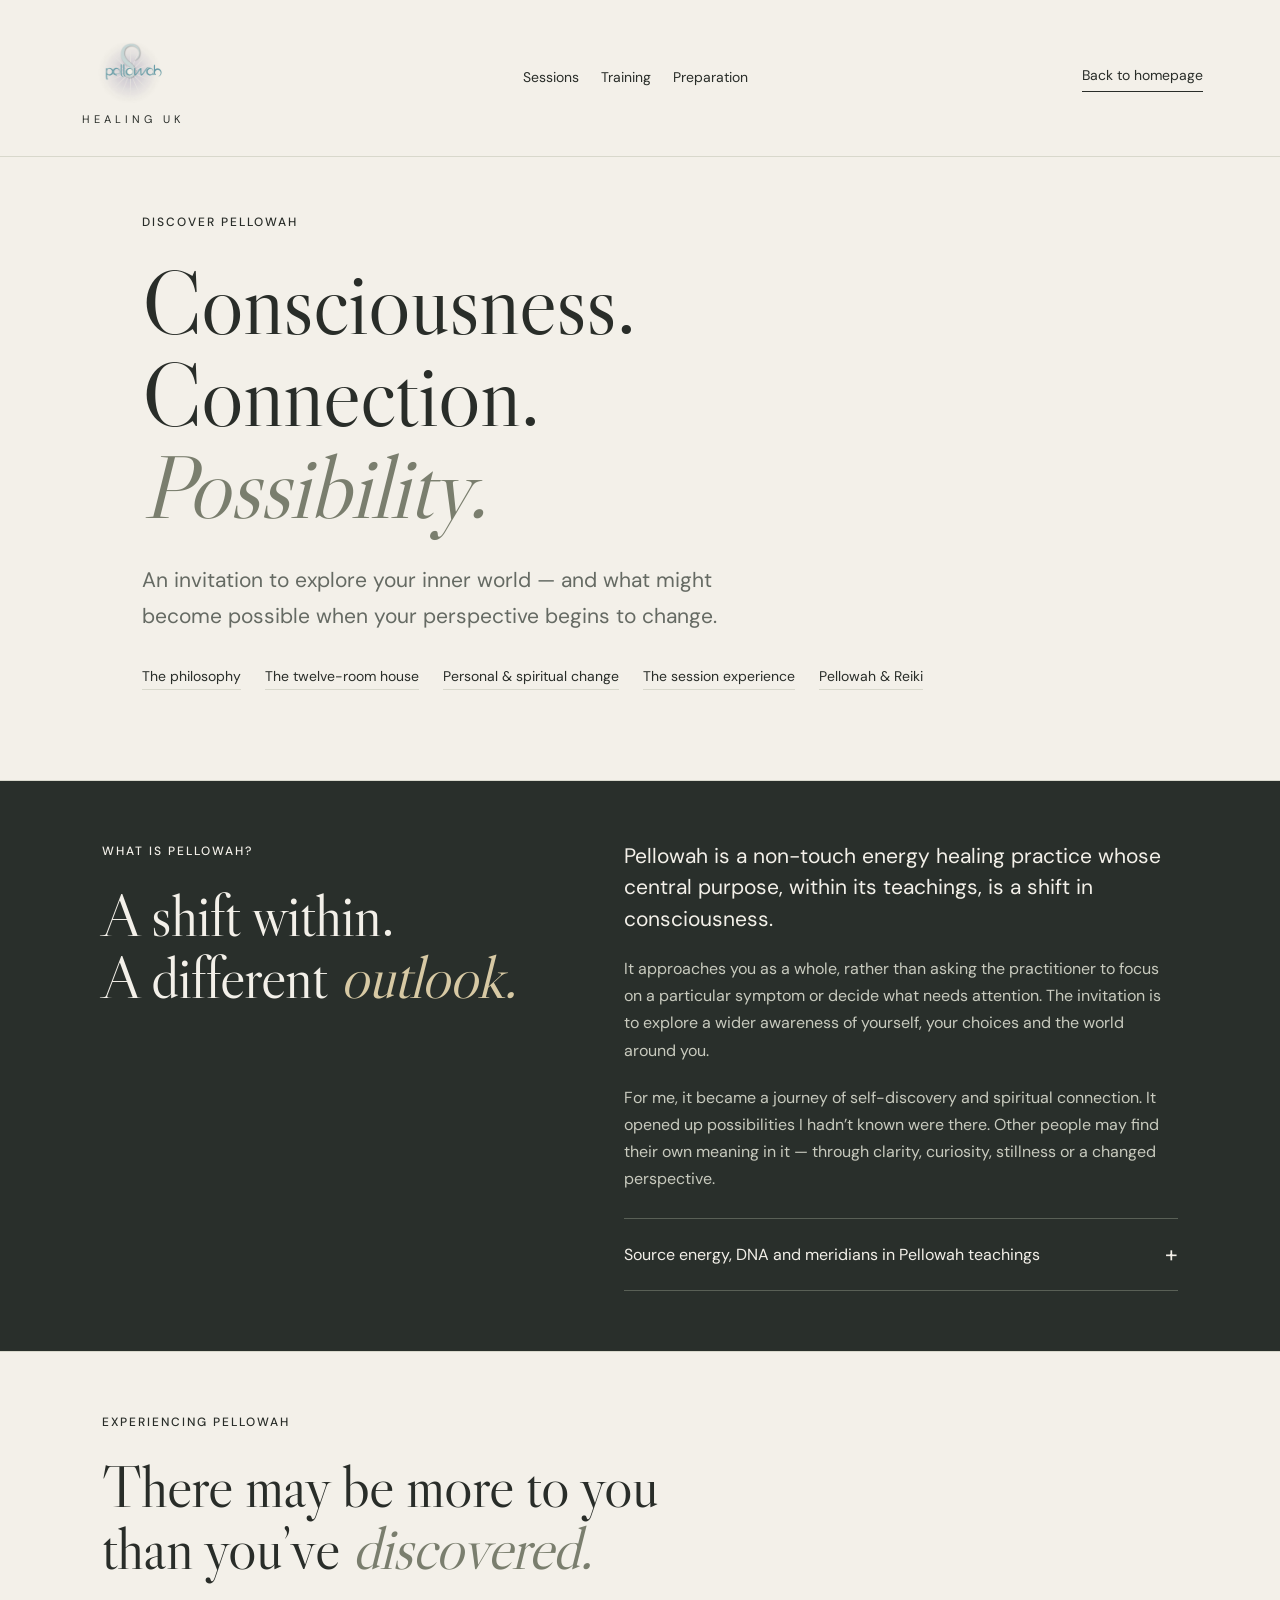
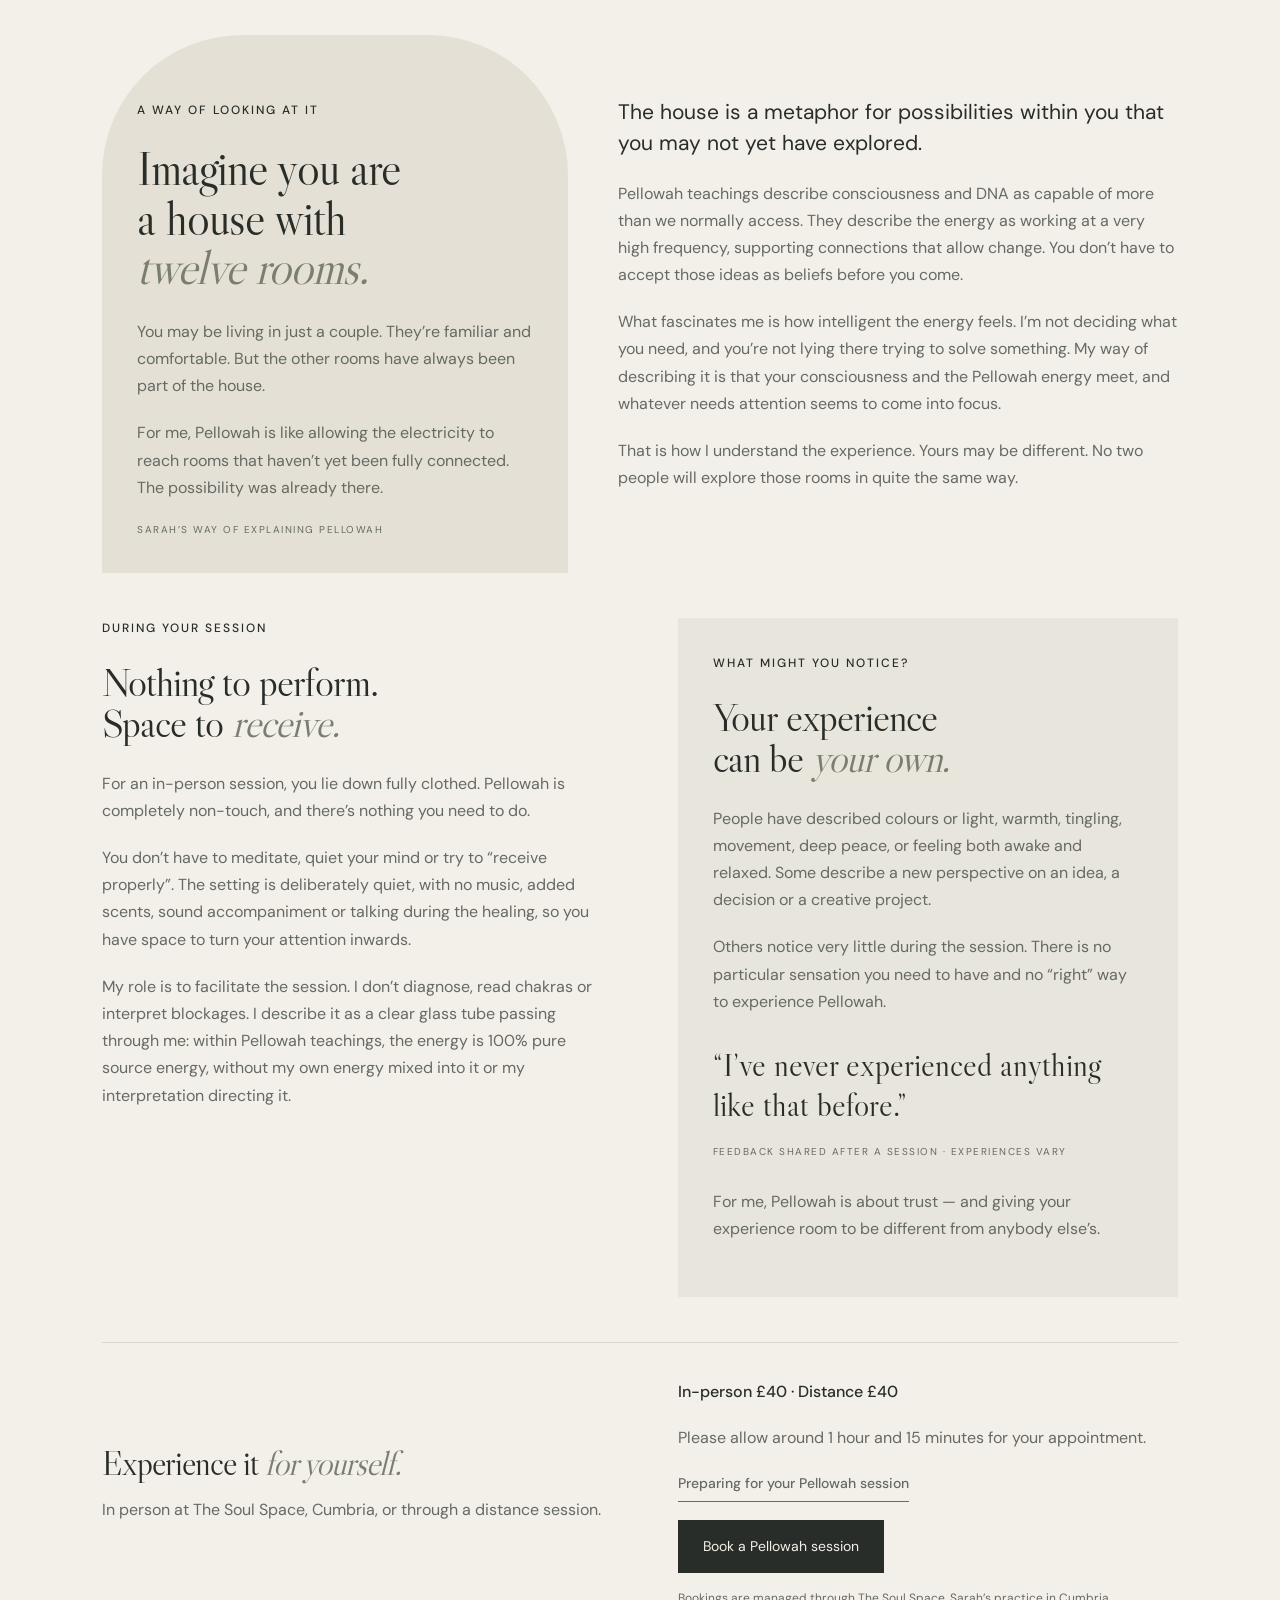
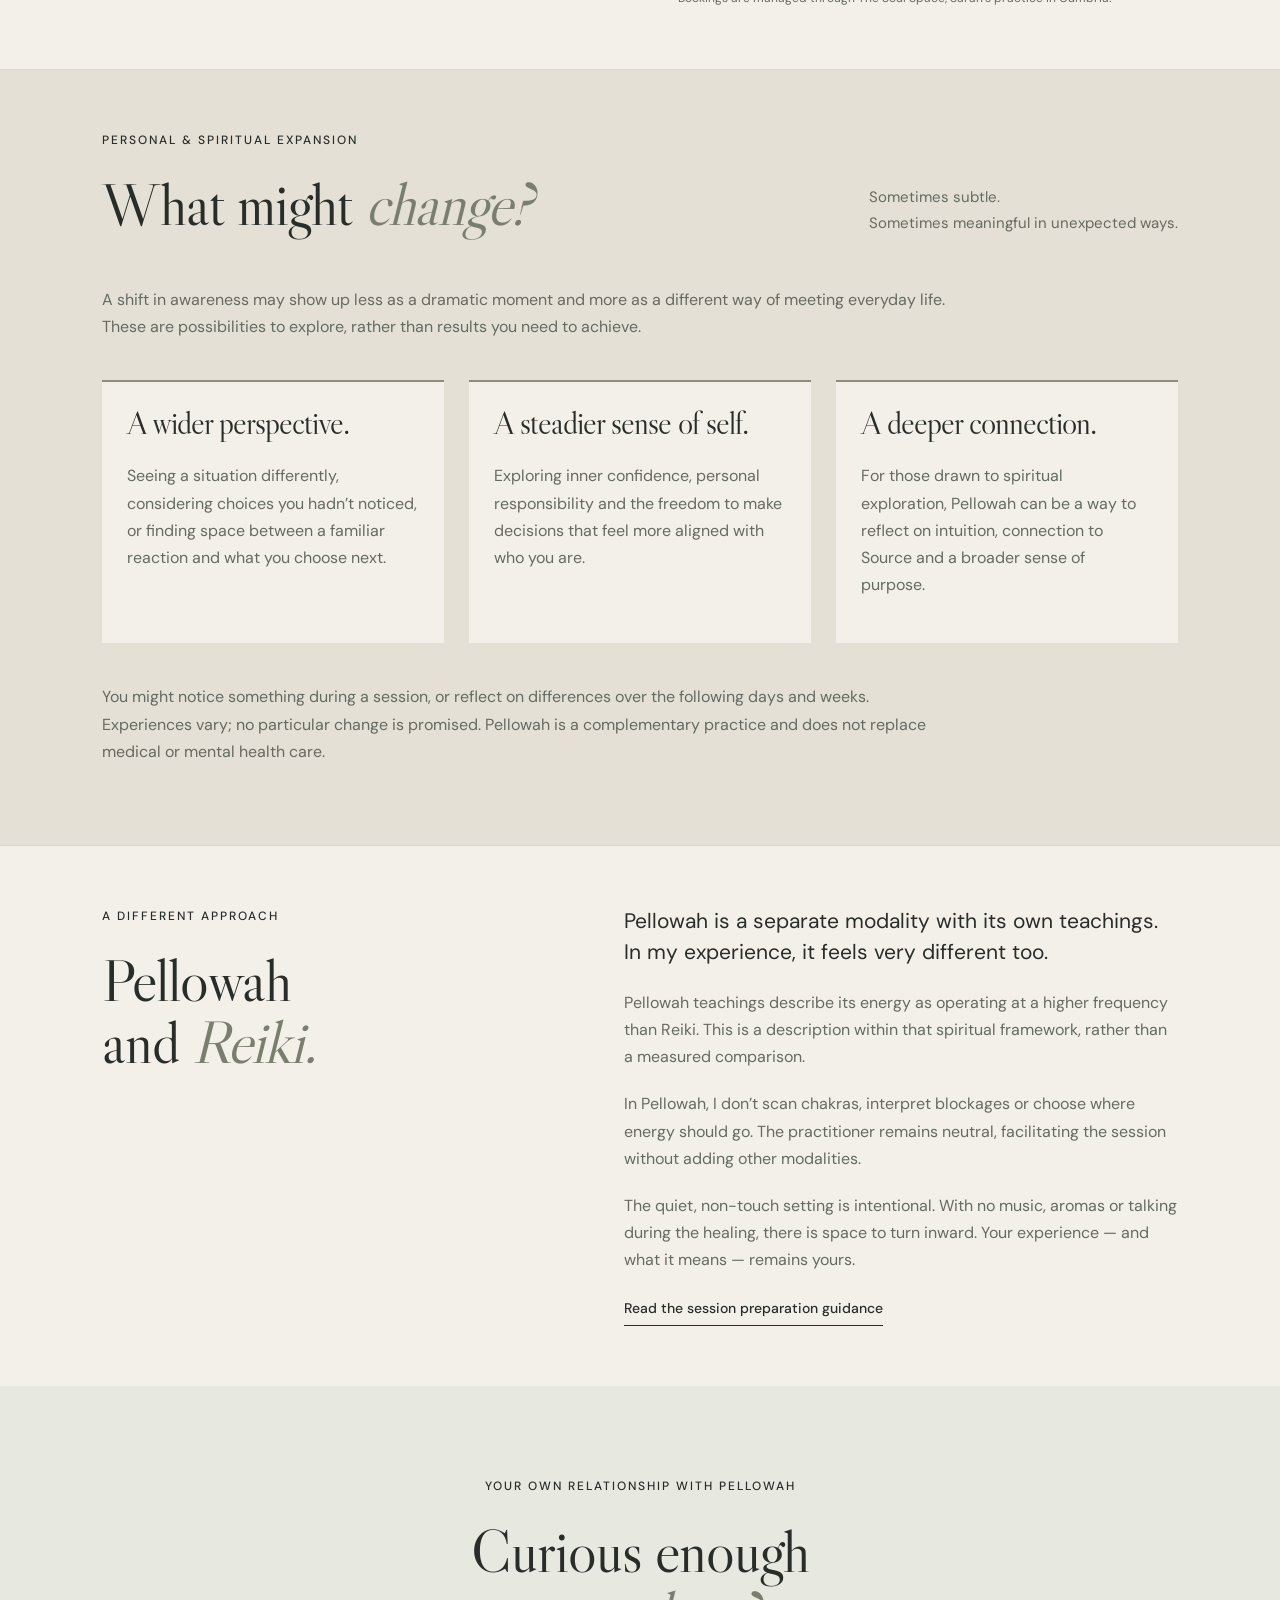
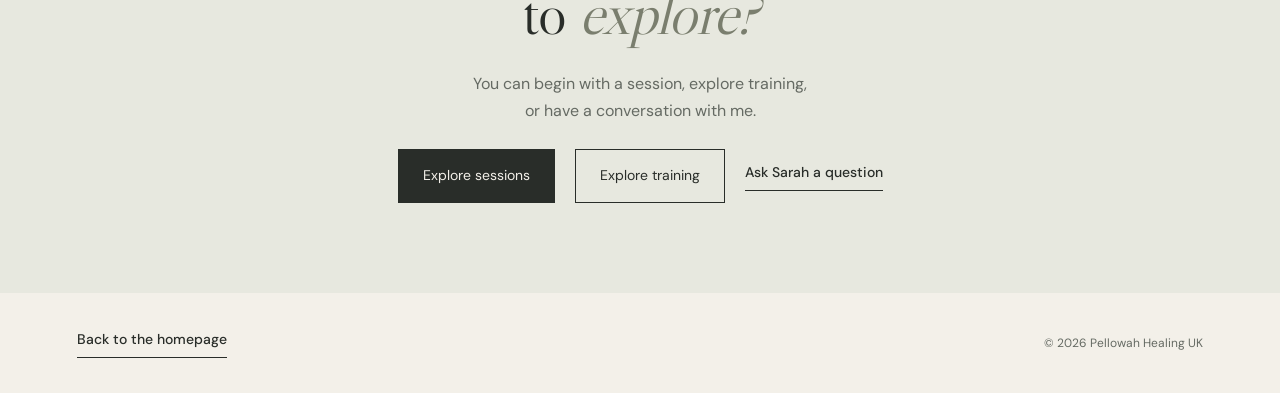
==== discover.html @ 5a2d8bfe "Add files via upload" ====
<!doctype html>
<html lang="en-GB"><head><meta charset="UTF-8"><meta name="viewport" content="width=device-width,initial-scale=1"><title>What Is Pellowah? | Pellowah Healing UK</title><meta name="description" content="Discover Pellowah, a hands-off energy practice centred on consciousness and spiritual growth. Explore what a session feels like and in-person or distance options."><link rel="icon" href="data:image/svg+xml,%3Csvg xmlns='http://www.w3.org/2000/svg' viewBox='0 0 32 32'%3E%3Crect width='32' height='32' rx='16' fill='%23262825'/%3E%3Cpath d='M21 6a11 11 0 100 20A13 13 0 0121 6' fill='%23e5d9bb'/%3E%3C/svg%3E"><link rel="stylesheet" href="style.css"><link rel="canonical" href="https://pellowahhealing.co.uk/discover.html"></head><body class="discover-page"><a class="skip" href="#main">Skip to content</a><header><a class="brand official-brand" href="index.html" aria-label="Pellowah Healing UK home"><img src="pellowah-logo.jpg" alt="Pellowah"><small>HEALING UK</small></a><nav aria-label="Main navigation"><a href="index.html#session-details">Sessions</a><a href="index.html#training-details">Training</a><a href="preparation.html">Preparation</a></nav><a class="header-cta" href="index.html">Back to homepage</a><button class="mobile-menu-button" type="button" aria-expanded="false" aria-controls="mobile-navigation">Menu <span aria-hidden="true">☰</span></button><nav class="mobile-navigation" id="mobile-navigation" aria-label="Mobile navigation" hidden><a href="index.html">Home</a><a href="discover.html">Discover Pellowah</a><a href="training.html">Training</a><a href="practitioners.html">Practitioners</a><a href="preparation.html">Session preparation</a><a href="index.html#sarah">Meet Sarah</a><a href="index.html#connect">Contact & enquiries</a></nav></header><main id="main">
<section class="discover-hero"><p class="eyebrow">DISCOVER PELLOWAH</p><h1>Consciousness.<br>Connection.<br><em>Possibility.</em></h1><p class="lead">An invitation to explore your inner world — and what might become possible when your perspective begins to change.</p><nav class="prep-nav" aria-label="Explore this page"><a href="#philosophy">The philosophy</a><a href="#house">The twelve-room house</a><a href="#change">Personal & spiritual change</a><a href="#session-details">The session experience</a><a href="#reiki">Pellowah & Reiki</a></nav></section>
<section class="section discover-philosophy" id="philosophy"><div><p class="eyebrow">WHAT IS PELLOWAH?</p><h2>A shift within.<br>A different <em>outlook.</em></h2></div><div class="text"><p class="lead">Pellowah is a non-touch energy healing practice whose central purpose, within its teachings, is a shift in consciousness.</p><p>It approaches you as a whole, rather than asking the practitioner to focus on a particular symptom or decide what needs attention. The invitation is to explore a wider awareness of yourself, your choices and the world around you.</p><p>For me, it became a journey of self-discovery and spiritual connection. It opened up possibilities I hadn’t known were there. Other people may find their own meaning in it — through clarity, curiosity, stillness or a changed perspective.</p><details class="teaching-detail"><summary>Source energy, DNA and meridians in Pellowah teachings</summary><p>Pellowah is described within its teachings as 100% pure source energy, working at a very high frequency. The teachings speak of connecting and activating “12 strands of DNA” and unblocking and realigning the body’s energy meridians.</p><p>These are concepts within Pellowah’s spiritual framework, rather than established biological mechanisms or evidence that a session changes physical DNA. You’re welcome to explore the philosophy, ask questions and decide what it means to you.</p></details></div></section>
<section class="section session-details" id="session-details">
<div class="session-heading"><p class="eyebrow">EXPERIENCING PELLOWAH</p><h2>There may be more to you<br>than you’ve <em>discovered.</em></h2></div>
<div class="house-story" id="house"><div class="analogy"><p class="eyebrow">A WAY OF LOOKING AT IT</p><h3>Imagine you are<br>a house with<br><em>twelve rooms.</em></h3><p>You may be living in just a couple. They’re familiar and comfortable. But the other rooms have always been part of the house.</p><p>For me, Pellowah is like allowing the electricity to reach rooms that haven’t yet been fully connected. The possibility was already there.</p><small>SARAH’S WAY OF EXPLAINING PELLOWAH</small></div><div class="text"><p class="lead">The house is a metaphor for possibilities within you that you may not yet have explored.</p><p>Pellowah teachings describe consciousness and DNA as capable of more than we normally access. They describe the energy as working at a very high frequency, supporting connections that allow change. You don’t have to accept those ideas as beliefs before you come.</p><p>What fascinates me is how intelligent the energy feels. I’m not deciding what you need, and you’re not lying there trying to solve something. My way of describing it is that your consciousness and the Pellowah energy meet, and whatever needs attention seems to come into focus.</p><p>That is how I understand the experience. Yours may be different. No two people will explore those rooms in quite the same way.</p></div></div>
<div class="session-practice"><div><p class="eyebrow">DURING YOUR SESSION</p><h3>Nothing to perform.<br>Space to <em>receive.</em></h3><p>For an in-person session, you lie down fully clothed. Pellowah is completely non-touch, and there’s nothing you need to do.</p><p>You don’t have to meditate, quiet your mind or try to “receive properly”. The setting is deliberately quiet, with no music, added scents, sound accompaniment or talking during the healing, so you have space to turn your attention inwards.</p><p>My role is to facilitate the session. I don’t diagnose, read chakras or interpret blockages. I describe it as a clear glass tube passing through me: within Pellowah teachings, the energy is 100% pure source energy, without my own energy mixed into it or my interpretation directing it.</p></div><div class="experience-notes"><p class="eyebrow">WHAT MIGHT YOU NOTICE?</p><h3>Your experience<br>can be <em>your own.</em></h3><p>People have described colours or light, warmth, tingling, movement, deep peace, or feeling both awake and relaxed. Some describe a new perspective on an idea, a decision or a creative project.</p><p>Others notice very little during the session. There is no particular sensation you need to have and no “right” way to experience Pellowah.</p><blockquote>“I’ve never experienced anything like that before.”</blockquote><small>FEEDBACK SHARED AFTER A SESSION · EXPERIENCES VARY</small><p class="trust-line">For me, Pellowah is about trust — and giving your experience room to be different from anybody else’s.</p></div></div>
<div class="session-booking"><div><h3>Experience it <em>for yourself.</em></h3><p>In person at The Soul Space, Cumbria, or through a distance session.</p></div><div><p class="session-price">In-person £40 · Distance £40</p><p class="appointment-time">Please allow around 1 hour and 15 minutes for your appointment.</p><p><a class="text-link" href="preparation.html">Preparing for your Pellowah session</a></p><a class="button" href="https://www.the-soul-space.co.uk/book-online?category=a3ddec58-8c85-473c-8b43-00086e5dc6c0">Book a Pellowah session</a><small>Bookings are managed through The Soul Space, Sarah’s practice in Cumbria.</small></div></div>
</section><section class="section discover-change" id="change"><div class="section-top"><div><p class="eyebrow">PERSONAL & SPIRITUAL EXPANSION</p><h2>What might <em>change?</em></h2></div><p>Sometimes subtle.<br>Sometimes meaningful in unexpected ways.</p></div><p class="change-intro">A shift in awareness may show up less as a dramatic moment and more as a different way of meeting everyday life. These are possibilities to explore, rather than results you need to achieve.</p><div class="change-grid"><article><h3>A wider perspective.</h3><p>Seeing a situation differently, considering choices you hadn’t noticed, or finding space between a familiar reaction and what you choose next.</p></article><article><h3>A steadier sense of self.</h3><p>Exploring inner confidence, personal responsibility and the freedom to make decisions that feel more aligned with who you are.</p></article><article><h3>A deeper connection.</h3><p>For those drawn to spiritual exploration, Pellowah can be a way to reflect on intuition, connection to Source and a broader sense of purpose.</p></article></div><p class="change-intro">You might notice something during a session, or reflect on differences over the following days and weeks. Experiences vary; no particular change is promised. Pellowah is a complementary practice and does not replace medical or mental health care.</p></section>
<section class="section discover-reiki" id="reiki"><div><p class="eyebrow">A DIFFERENT APPROACH</p><h2>Pellowah<br>and <em>Reiki.</em></h2></div><div class="text"><p class="lead">Pellowah is a separate modality with its own teachings. In my experience, it feels very different too.</p><p>Pellowah teachings describe its energy as operating at a higher frequency than Reiki. This is a description within that spiritual framework, rather than a measured comparison.</p><p>In Pellowah, I don’t scan chakras, interpret blockages or choose where energy should go. The practitioner remains neutral, facilitating the session without adding other modalities.</p><p>The quiet, non-touch setting is intentional. With no music, aromas or talking during the healing, there is space to turn inward. Your experience — and what it means — remains yours.</p><a class="text-link" href="preparation.html">Read the session preparation guidance</a></div></section>
<section class="connect"><p class="eyebrow">YOUR OWN RELATIONSHIP WITH PELLOWAH</p><h2>Curious enough<br>to <em>explore?</em></h2><p>You can begin with a session, explore training,<br>or have a conversation with me.</p><div class="actions discover-actions"><a class="button" href="index.html#session-details">Explore sessions</a><a class="button outline" href="index.html#training-details">Explore training</a><a class="text-link" href="mailto:hello@pellowahhealing.co.uk">Ask Sarah a question</a></div></section></main><footer><a class="text-link" href="index.html">Back to the homepage</a><span>© 2026 Pellowah Healing UK</span></footer><script src="menu.js"></script></body></html>
---- style.css ----
@import url('https://fonts.googleapis.com/css2?family=DM+Sans:wght@400;500;600&family=Libre+Caslon+Display&display=swap');
:root{--paper:#f3f0e9;--ink:#292d29;--muted:#656a63;--line:#d8d8cc;--accent:#d7c9a4}*{box-sizing:border-box}html{scroll-behavior:smooth;scroll-padding-top:40px}body{margin:0;background:var(--paper);color:var(--ink);font:16px/1.7 'DM Sans',Arial,sans-serif}a{color:inherit;text-decoration:none}button,select,textarea{font:inherit}button,a,summary,select{ -webkit-tap-highlight-color:transparent}a:focus-visible,button:focus-visible,select:focus-visible,summary:focus-visible{outline:2px solid #9a7747;outline-offset:5px}.skip{position:absolute;left:20px;top:-80px;background:var(--ink);color:white;padding:10px;z-index:4}.skip:focus{top:10px}header{max-width:1440px;margin:auto;padding:30px 6%;display:flex;align-items:center;justify-content:space-between;border-bottom:1px solid var(--line);gap:30px}.brand{display:flex;flex-direction:column;line-height:1.2;width:max-content}.brand span{font:29px 'Libre Caslon Display',Georgia,serif;letter-spacing:2px}.brand small{font-size:11px;letter-spacing:4px;margin-top:7px;text-align:center}nav{display:flex;gap:30px;font-size:14px}.header-cta{font-size:14px;border-bottom:1px solid var(--ink);padding-bottom:4px}.hero{max-width:1440px;margin:auto;display:grid;grid-template-columns:1.05fr 1fr;padding:55px 6% 65px;gap:60px;align-items:center}.eyebrow{font-size:12px;letter-spacing:2px;font-weight:500;margin:0 0 24px}h1,h2,h3{font-family:'Libre Caslon Display',Georgia,serif;font-weight:400;line-height:1.03;margin:0;letter-spacing:-1px}h1{font-size:clamp(70px,7.5vw,112px)}em{font-weight:400;color:#7a7e6e}h2{font-size:clamp(40px,4.7vw,64px)}h3{font-size:40px}p{margin:0 0 20px}.intro{font-size:18px;line-height:1.65;margin:30px 0}.actions{display:flex;gap:12px;flex-wrap:wrap}.button{display:inline-block;background:var(--ink);color:var(--paper);border:1px solid var(--ink);padding:14px 24px;font-size:14px;cursor:pointer;text-align:center;transition:background .2s}.button:hover{background:#454b40}.outline{background:transparent;color:var(--ink)}.outline:hover{background:#e5e5d9}.hero-note{font-size:12px;margin:25px 0 0;color:var(--muted)}.hero-art{position:relative;aspect-ratio:4/5;background:#222521;overflow:hidden;border-radius:240px 240px 2px 2px}.hero-art img{width:100%;height:100%;object-fit:cover}.art-label{position:absolute;bottom:28px;left:0;width:100%;text-align:center;color:#e8dfcd;font-size:11px;letter-spacing:3px}.principles{display:flex;align-items:center;justify-content:center;gap:65px;border-top:1px solid var(--line);border-bottom:1px solid var(--line);padding:22px;font-size:13px;letter-spacing:2px}.principles i{color:#969b87;font-size:13px;font-style:normal}.section{max-width:1440px;padding:100px 8%;margin:auto}.introduction{display:grid;grid-template-columns:1fr 1fr;gap:90px}.text p{color:var(--muted)}.text .lead{color:var(--ink);font-size:21px;line-height:1.5}.manifesto{text-align:center;padding:70px 20px 85px;background:#e7e8df}.manifesto p{font-size:15px;color:var(--muted)}.manifesto h2{font-size:clamp(56px,6vw,80px)}.section-top{display:flex;justify-content:space-between;gap:30px;align-items:end;margin-bottom:50px}.section-top>p{font-size:15px;color:var(--muted);margin:0}.path-grid{display:grid;grid-template-columns:1fr 1fr;gap:70px}.path{border-top:1px solid #969b87;padding-top:30px;scroll-margin-top:30px}.number{font-size:12px;letter-spacing:2px;display:block;margin-bottom:30px;color:var(--muted)}.path h3{margin-bottom:25px}.path p{color:var(--muted);max-width:470px}.text-link{border:0;border-bottom:1px solid currentColor;background:transparent;padding:0 0 5px;display:inline-block;cursor:pointer;font-size:14px;font-weight:500}.text-link:hover{color:#85816a}.path small{display:block;font-size:12px;color:var(--muted);margin-top:25px}.tour{background:#2a302c;color:#f3f0e9;padding:85px max(8%,calc((100vw - 1210px)/2));display:grid;grid-template-columns:1.3fr 1fr;gap:100px}.tour h2{margin-bottom:28px}.tour em{color:#c7c9ae}.tour p:not(.eyebrow){color:#c6ccc2;max-width:490px}.light{background:#e2d7bb;color:#292d29;border-color:#e2d7bb;margin-top:12px}.light:hover{background:#f0e9d9}.tour small{display:block;font-size:12px;color:#b1b7a9;margin-top:20px}.next-course{border:1px solid #5a6157;padding:35px;align-self:center}.next-course h3{font-size:48px;margin-bottom:25px}.next-course .eyebrow{color:#cfc5a5}.next-course dl{font-size:14px;margin:28px 0}.next-course dl div{display:flex;justify-content:space-between;gap:15px;border-bottom:1px solid #4b534a;padding:10px 0}.next-course dd{margin:0;color:#d1d7cb}.about{display:grid;grid-template-columns:1fr 1.25fr;gap:100px;align-items:center}.about h2{margin-bottom:30px}.about>div>p:not(.eyebrow){color:var(--muted)}.story-mark{border:1px solid var(--line);padding:60px 35px;text-align:center;background:#eeece3}.story-mark>span{font:100px/1 Georgia;color:#8e927e}.story-mark>p{font:48px/1.1 'Libre Caslon Display',Georgia,serif!important;color:var(--ink)!important}.story-mark small{display:block;font-size:10px;letter-spacing:2px;margin-top:40px}.faq{border-top:1px solid var(--line);display:grid;grid-template-columns:1fr 1.25fr;gap:80px}.faq h2{max-width:350px}details{border-bottom:1px solid var(--line)}summary{padding:22px 28px 22px 0;cursor:pointer;font-size:16px;list-style:none;position:relative}summary:after{content:'+';position:absolute;right:0;font-size:23px;font-weight:400;top:16px}details[open] summary:after{content:'−'}details p{color:var(--muted);font-size:15px;padding-right:20px}.connect{padding:90px 8%;text-align:center;background:#e7e8df}.connect>p:not(.eyebrow){color:var(--muted);margin:25px 0}.interest{display:flex;justify-content:center;align-items:center;gap:18px;flex-wrap:wrap;margin-top:32px}.interest label{font-size:14px}.interest select{background:var(--paper);border:1px solid #aaaead;border-radius:0;padding:13px 18px;font-size:15px;color:var(--ink);min-width:250px}.enquiry{max-width:650px;text-align:left;margin:30px auto 0}.enquiry label{display:block;font-size:14px;margin-bottom:10px}textarea{width:100%;padding:16px;background:var(--paper);color:var(--ink);border:1px solid #aaaead;resize:vertical;margin-bottom:15px}.copy-status{font-size:14px;margin-top:10px}footer{max-width:1440px;padding:35px 6%;display:flex;justify-content:space-between;gap:30px;align-items:center}footer p,footer>span{font-size:12px;color:var(--muted);margin:0}footer .brand span{font-size:23px}footer .brand small{font-size:9px}@media(min-width:1500px){.tour{padding-left:calc((100vw - 1210px)/2);padding-right:calc((100vw - 1210px)/2)}}@media(max-width:1000px){nav{gap:18px}.hero{gap:30px}.eyebrow{font-size:10px}.button{padding:13px 18px}.section{padding:75px 6%}.introduction,.about,.faq{gap:40px}.tour{gap:40px;padding:65px 6%}.path-grid{gap:40px}}@media(max-width:700px){header{padding:22px 6%}nav{display:none}.brand span{font-size:25px}.hero{grid-template-columns:1fr;padding:45px 6%;gap:35px}h1{font-size:76px}.hero-art{aspect-ratio:5/4;border-radius:180px 180px 2px 2px}.hero-art img{object-position:center 48%}.hero-note{margin-top:20px}.principles{gap:22px;font-size:11px;letter-spacing:1px}.introduction,.path-grid,.about,.faq,.tour{grid-template-columns:1fr}.section{padding:60px 6%}.introduction{gap:30px}.section-top{display:block}.section-top>p{margin-top:20px}.path-grid{gap:45px}.tour{padding:60px 6%;gap:40px}.about{gap:40px}.story-mark{padding:35px 20px}.story-mark>p{font-size:42px!important}.story-mark small{margin-top:25px}.faq{gap:25px}.faq h2{max-width:none}.connect{padding:60px 6%}.interest{flex-direction:column;gap:12px}.interest select,.interest .button{width:100%;max-width:350px}footer{flex-wrap:wrap}footer p{display:none}footer>span{font-size:11px}h2{font-size:46px}.next-course{padding:27px}}@media(prefers-reduced-motion:reduce){html{scroll-behavior:auto}*{transition:none!important}}

.path .session-price{color:var(--ink);font-weight:500}.contact-email a{border-bottom:1px solid currentColor}.enquiry #copy{margin-left:16px}

.official-brand{align-items:center}.official-brand img{width:112px;height:78px;object-fit:contain;object-position:center;mix-blend-mode:multiply}.official-brand small{margin-top:5px}.sarah-portrait{margin:0}.sarah-portrait img{width:100%;height:auto;display:block;aspect-ratio:4/5;object-fit:cover;object-position:center 30%;border-radius:180px 180px 0 0}.sarah-portrait figcaption{font-size:12px;letter-spacing:1px;color:var(--muted);margin-top:18px;text-align:center}footer .official-brand img{width:95px;height:66px}@media(max-width:700px){.official-brand img{width:95px;height:66px}.sarah-portrait{max-width:440px;width:100%;margin:auto}.sarah-portrait img{aspect-ratio:4/5}}

.training-details{border-top:1px solid var(--line)}.training-welcome{display:grid;grid-template-columns:1fr 1fr;gap:80px}.training-format{font-size:14px;margin-top:28px;color:var(--muted)}.day-grid{display:grid;grid-template-columns:1fr 1fr;gap:65px;margin-top:65px}.training-day{border-top:1px solid #969b87;padding-top:30px}.training-day h3{font-size:43px;line-height:1.12;margin-bottom:30px}.training-day>p:not(.eyebrow){color:var(--muted)}.training-day strong{color:var(--ink);font-weight:500}.levels-note{margin:45px 0;padding:25px 30px;background:#e7e8df;border-left:2px solid #969b87}.levels-note h4{font-size:17px;font-weight:500;margin:0 0 10px}.levels-note p{color:var(--muted);margin:0;max-width:920px}.training-takeaway{display:grid;grid-template-columns:1.1fr 1fr;gap:75px;align-items:center}.training-takeaway h3{margin-bottom:25px}.training-takeaway>div>p:not(.eyebrow){color:var(--muted)}.takeaway-quote{padding:38px;border:1px solid var(--line)}.takeaway-quote>p{font:32px/1.25 'Libre Caslon Display',Georgia,serif;color:var(--ink)!important}.takeaway-quote small{display:block;font-size:11px;letter-spacing:2px;color:var(--muted);margin:25px 0}.takeaway-quote .button{margin-top:8px}@media(max-width:1000px){.training-welcome,.training-takeaway{gap:40px}.day-grid{gap:40px}}@media(max-width:700px){.training-welcome,.day-grid,.training-takeaway{grid-template-columns:1fr;gap:30px}.day-grid{margin-top:40px}.training-day h3{font-size:38px}.levels-note{padding:22px;margin:35px 0}.takeaway-quote{padding:28px}}

.manifesto .connection-line{margin:25px 0 0;font-size:16px}

.session-details{border-top:1px solid var(--line)}.session-heading{margin-bottom:55px}.house-story{display:grid;grid-template-columns:1fr 1.2fr;gap:80px;align-items:center}.analogy{background:#e7e8df;padding:40px}.analogy h3{font-size:48px;margin-bottom:25px}.analogy>p:not(.eyebrow){color:var(--muted)}.analogy small,.experience-notes small{font-size:10px;letter-spacing:1.5px;color:var(--muted);display:block}.session-practice{display:grid;grid-template-columns:1fr 1fr;gap:75px;margin-top:65px}.session-practice h3{margin-bottom:25px}.session-practice p:not(.eyebrow){color:var(--muted)}.experience-notes{border-left:1px solid var(--line);padding-left:40px}.experience-notes blockquote{font:32px/1.25 'Libre Caslon Display',Georgia,serif;margin:30px 0 18px}.trust-line{margin-top:28px}.session-booking{border-top:1px solid var(--line);margin-top:45px;padding-top:35px;display:grid;grid-template-columns:1fr 1fr;gap:75px;align-items:center}.session-booking h3{font-size:34px;margin-bottom:15px}.session-booking p{color:var(--muted);margin-bottom:18px}.session-booking .session-price{color:var(--ink);font-weight:500}.session-booking small{display:block;font-size:12px;color:var(--muted);margin-top:15px}@media(max-width:1000px){.house-story,.session-practice,.session-booking{gap:40px}.analogy{padding:30px}.experience-notes{padding-left:25px}}@media(max-width:700px){.house-story,.session-practice,.session-booking{grid-template-columns:1fr;gap:30px}.session-heading{margin-bottom:35px}.analogy h3{font-size:43px}.session-practice{margin-top:40px}.experience-notes{border-left:0;border-top:1px solid var(--line);padding:30px 0 0}.session-booking{margin-top:30px}.session-booking h3{font-size:36px}}

.prep-page{max-width:920px;margin:auto;padding:65px 6%}.prep-intro h1{font-size:clamp(48px,6vw,78px);margin-bottom:30px}.prep-intro .lead{font-size:21px;line-height:1.55}.prep-intro>p:not(.eyebrow){color:var(--muted)}.prep-nav{display:flex;flex-wrap:wrap;gap:12px 24px;margin:30px 0 45px}.prep-nav a{font-size:14px;border-bottom:1px solid var(--line)}.prep-section{padding:45px 0;border-top:1px solid var(--line)}.prep-section h2{font-size:48px;margin-bottom:28px}.prep-section h3{font-size:30px;margin:28px 0 18px}.prep-section p,.prep-section li{color:var(--muted)}.prep-section ul{padding-left:22px;margin:20px 0 25px}.prep-section li{margin-bottom:10px}.distance-panel{padding:35px;background:#e7e8df}.prep-contact{padding:35px;background:#e7e8df;margin-top:20px}.prep-contact h3{margin-bottom:22px}.prep-contact p{color:var(--muted)}@media(max-width:700px){.prep-page{padding:40px 6%}.prep-section h2{font-size:40px}.distance-panel,.prep-contact{padding:25px}.prep-nav{display:flex}.prep-intro .lead{font-size:18px}}

.discover-hero{max-width:1200px;margin:auto;padding:70px 8% 45px}.discover-hero h1{font-size:clamp(62px,7vw,98px)}.discover-hero .lead{font-size:21px;max-width:650px;margin:30px 0;color:var(--muted)}.discover-philosophy,.discover-reiki{display:grid;grid-template-columns:1fr 1.2fr;gap:80px;border-top:1px solid var(--line)}.teaching-detail{margin-top:25px;border-top:1px solid var(--line)}.change-intro{max-width:850px;color:var(--muted)}.change-grid{display:grid;grid-template-columns:repeat(3,1fr);gap:40px;margin:40px 0}.change-grid article{border-top:1px solid #969b87;padding-top:25px}.change-grid h3{font-size:32px;margin-bottom:22px}.change-grid p{color:var(--muted)}.discover-change{border-top:1px solid var(--line)}.discover-actions{justify-content:center;align-items:center;gap:20px}.session-practice .lead{font-size:21px}@media(max-width:700px){.discover-hero{padding:45px 6% 25px}.discover-hero .lead{font-size:18px}.discover-philosophy,.discover-reiki,.change-grid{grid-template-columns:1fr;gap:30px}.discover-actions{flex-direction:column}.change-grid{margin:30px 0}}

.course-purpose,.course-support{display:grid;grid-template-columns:1fr 1.2fr;gap:80px;border-top:1px solid var(--line)}.course-growth{border-top:1px solid var(--line)}.course-growth h2{margin-bottom:30px}@media(max-width:700px){.course-purpose,.course-support{grid-template-columns:1fr;gap:30px}}

.levels-note p+p{margin-top:16px}

.region-heading{border-top:1px solid var(--line);padding-top:30px;margin-bottom:45px}.region-heading>p:last-child{margin-top:20px;color:var(--muted)}.practitioner-profile{display:grid;grid-template-columns:minmax(250px,.8fr) 1.2fr;gap:70px;align-items:start}.practitioner-profile h3{font-size:56px;margin-bottom:15px}.practitioner-title{font-size:19px;margin-bottom:10px}.practitioner-founder{color:var(--muted);max-width:480px}.profile-tags{display:flex;flex-wrap:wrap;gap:10px;margin:25px 0}.profile-tags span{border:1px solid var(--line);padding:5px 12px;font-size:12px}.practitioner-profile address{font-style:normal;margin:30px 0;overflow-wrap:anywhere}.practitioner-profile address p{margin-bottom:12px}.profile-price{font-size:12px;color:var(--muted);margin-top:20px}.directory-link{margin-top:20px}header nav{gap:22px}@media(max-width:1000px){.practitioner-profile{gap:35px}header nav{gap:14px;font-size:13px}}@media(max-width:700px){.practitioner-profile{grid-template-columns:1fr;gap:35px}.practitioner-profile h3{font-size:48px}.practitioner-profile .sarah-portrait{max-width:380px}.practitioner-region{padding-top:25px}}

.graduate-heading{font-size:40px;border-top:1px solid var(--line);padding-top:40px;margin:55px 0 40px}

.mobile-menu-button,.mobile-navigation{display:none}@media(max-width:700px){header{position:relative;flex-wrap:wrap;gap:15px}header>.header-cta{display:none}.mobile-menu-button{display:inline-flex;align-items:center;gap:10px;background:transparent;color:var(--ink);border:1px solid var(--line);padding:10px 14px;cursor:pointer;font-size:15px}.mobile-menu-button span{font-size:20px}.mobile-navigation:not([hidden]){display:flex;flex-direction:column;width:100%;padding:12px 0 5px;gap:0;font-size:16px}.mobile-navigation a{padding:12px 4px;border-top:1px solid var(--line)}.mobile-navigation a:hover{background:#e7e8df}}

/* Homepage rhythm trial. Previous design preserved in commit 2c079b6dfd05b813ed27b77f40d18edeeccf2284. */
.homepage .manifesto{background:#292f2b;color:#f3f0e9;padding:65px 6% 70px}.homepage .manifesto em{color:#d7c9a4}.homepage .manifesto .connection-line{color:#c8cabe}.homepage .about{grid-template-columns:.75fr 1.25fr;padding-top:75px;padding-bottom:75px;gap:85px}.homepage .about .sarah-portrait img{aspect-ratio:4/5}.homepage .about h2{font-size:clamp(38px,4vw,54px)}.homepage .about>div>p:not(.eyebrow){font-size:15px;line-height:1.75}.homepage .pathways{background:#e4e0d6;max-width:none;padding:65px max(8%,calc((100vw - 1210px)/2))}.homepage .pathways .section-top{margin-bottom:35px}.homepage .path-grid{gap:35px}.homepage .path{background:var(--paper);padding:30px;border-top:2px solid #8b8d7a}.homepage .path .number{margin-bottom:22px}.homepage .path h3{font-size:38px}.homepage .path p{font-size:15px}.homepage .session-details{padding-top:65px;padding-bottom:65px}.homepage .session-heading{margin-bottom:30px}.homepage .session-practice{margin-top:30px}.homepage .training-details{background:#e8e5dc;max-width:none;padding:65px max(8%,calc((100vw - 1210px)/2))}.homepage .training-welcome{gap:65px}.homepage .tour{padding-top:65px;padding-bottom:65px}.homepage .faq{padding-top:65px;padding-bottom:65px}@media(max-width:1000px){.homepage .about{gap:40px}.homepage .pathways,.homepage .training-details{padding-left:6%;padding-right:6%}}@media(max-width:700px){.homepage .about{grid-template-columns:1fr;gap:30px;padding:45px 6%}.homepage .about .sarah-portrait{max-width:310px}.homepage .about .sarah-portrait img{aspect-ratio:1/1.1}.homepage .manifesto{padding:45px 6%}.homepage .manifesto h2{font-size:48px}.homepage .pathways,.homepage .training-details{padding:45px 6%}.homepage .path-grid{gap:22px}.homepage .path{padding:25px}.homepage .session-details,.homepage .faq{padding-top:45px;padding-bottom:45px}.homepage .training-welcome{gap:25px}.homepage .tour{padding-top:45px;padding-bottom:45px}}

/* Inner-page rhythm: charcoal, warm stone and spacious reading panels. */
.discover-page .discover-hero,.training-page .discover-hero,.practitioners-page .discover-hero{padding-top:55px;padding-bottom:45px}
.discover-page .discover-philosophy,.training-page .course-purpose{background:#292f2b;color:var(--paper);max-width:none;padding:55px max(8%,calc((100vw - 1210px)/2));gap:60px}.discover-page .discover-philosophy em,.training-page .course-purpose em{color:#d7c9a4}.discover-page .discover-philosophy .text p,.training-page .course-purpose .text p{color:#c8cabe}.discover-page .discover-philosophy .text .lead,.training-page .course-purpose .text .lead{color:#f3f0e9}.discover-page .teaching-detail{border-color:#596056}.discover-page .teaching-detail summary{color:var(--paper)}
.discover-page .section,.training-page .section{padding-top:60px;padding-bottom:60px}.discover-page .house-story{gap:50px}.discover-page .analogy{background:#e4e0d6;border-radius:140px 140px 0 0;padding:65px 35px 35px}.discover-page .session-practice{margin-top:45px}.discover-page .experience-notes{border:0;background:#e8e5dc;padding:35px}.discover-page .discover-change,.training-page .course-growth{background:#e4e0d6;max-width:none;padding-left:max(8%,calc((100vw - 1210px)/2));padding-right:max(8%,calc((100vw - 1210px)/2))}.discover-page .change-grid article,.training-page .change-grid article{background:var(--paper);padding:25px;border-top:2px solid #8b8d7a}.discover-page .change-grid,.training-page .change-grid{gap:25px}.discover-page .discover-reiki,.training-page .course-support{gap:60px}
.training-page .day-grid{gap:28px;margin-top:45px}.training-page .training-day{background:#e8e5dc;padding:30px;border-top:2px solid #8b8d7a}.training-page .training-day:last-child{background:#e0e1d6}.training-page .training-day h3{font-size:38px}.training-page .levels-note{background:transparent;border:1px solid var(--line);padding:30px;margin:35px 0}.training-page .takeaway-quote{background:#292f2b;border:0;color:var(--paper)}.training-page .takeaway-quote>p{color:var(--paper)!important}.training-page .takeaway-quote small{color:#c8cabe}.training-page .takeaway-quote .button{background:#e2d7bb;color:#292d29;border-color:#e2d7bb}.training-page .tour{padding-top:60px;padding-bottom:60px}
.preparation-page .prep-page{max-width:1060px;padding-top:50px}.preparation-page .prep-intro{padding-bottom:5px}.preparation-page .prep-section{padding:35px;margin:25px 0;border:0}.preparation-page .prep-section h2{font-size:43px}.preparation-page .prep-section:nth-of-type(2){background:#292f2b;color:var(--paper)}.preparation-page .prep-section:nth-of-type(2) p{color:#c8cabe}.preparation-page .prep-section:nth-of-type(2) em{color:#d7c9a4}.preparation-page #before,.preparation-page #during{border-left:2px solid #969b87;background:#eeece5}.preparation-page .distance-panel{background:#e4e0d6}.preparation-page #after{background:#292f2b;color:var(--paper)}.preparation-page #after p,.preparation-page #after li{color:#c8cabe}.preparation-page #after em{color:#d7c9a4}.preparation-page .prep-contact{margin:25px 0;background:#e4e0d6}
.practitioners-page .region-heading{background:#292f2b;color:var(--paper);padding:30px 35px;border:0;margin-bottom:40px}.practitioners-page .region-heading em{color:#d7c9a4}.practitioners-page .region-heading>p:last-child{color:#c8cabe}.practitioners-page .practitioner-region{padding-top:25px;padding-bottom:60px}.practitioners-page .practitioner-profile{padding:30px;background:#e8e5dc;gap:45px}.practitioners-page #rachel-stevens{background:#eeece5;grid-template-columns:1.2fr .8fr}.practitioners-page #rachel-stevens>figure{grid-column:2;grid-row:1}.practitioners-page #rachel-stevens>div{grid-column:1;grid-row:1}.practitioners-page .graduate-heading{margin:40px 0 30px}.practitioners-page .profile-tags span{background:var(--paper)}
@media(max-width:1000px){.discover-page .discover-philosophy,.training-page .course-purpose,.discover-page .discover-change,.training-page .course-growth{padding-left:6%;padding-right:6%}.discover-page .house-story,.discover-page .discover-reiki,.training-page .course-support{gap:35px}.practitioners-page .practitioner-profile{gap:30px}}
@media(max-width:700px){.discover-page .discover-hero,.training-page .discover-hero,.practitioners-page .discover-hero{padding:40px 6% 30px}.discover-page .section,.training-page .section{padding-top:40px;padding-bottom:40px}.discover-page .discover-philosophy,.training-page .course-purpose{gap:25px}.discover-page .analogy{border-radius:100px 100px 0 0;padding:55px 25px 25px}.discover-page .experience-notes{padding:25px}.training-page .training-day{padding:25px}.training-page .day-grid{gap:22px}.training-page .training-day h3{font-size:36px}.training-page .levels-note{padding:25px}.preparation-page .prep-page{padding-top:35px}.preparation-page .prep-section{padding:25px;margin:20px 0}.preparation-page .prep-section h2{font-size:38px}.practitioners-page .region-heading{padding:25px}.practitioners-page .practitioner-profile,.practitioners-page #rachel-stevens{grid-template-columns:1fr;padding:25px;gap:25px}.practitioners-page #rachel-stevens>figure,.practitioners-page #rachel-stevens>div{grid-column:auto;grid-row:auto}.practitioners-page .practitioner-profile h3{font-size:42px}.practitioners-page .practitioner-profile .sarah-portrait{max-width:300px}}
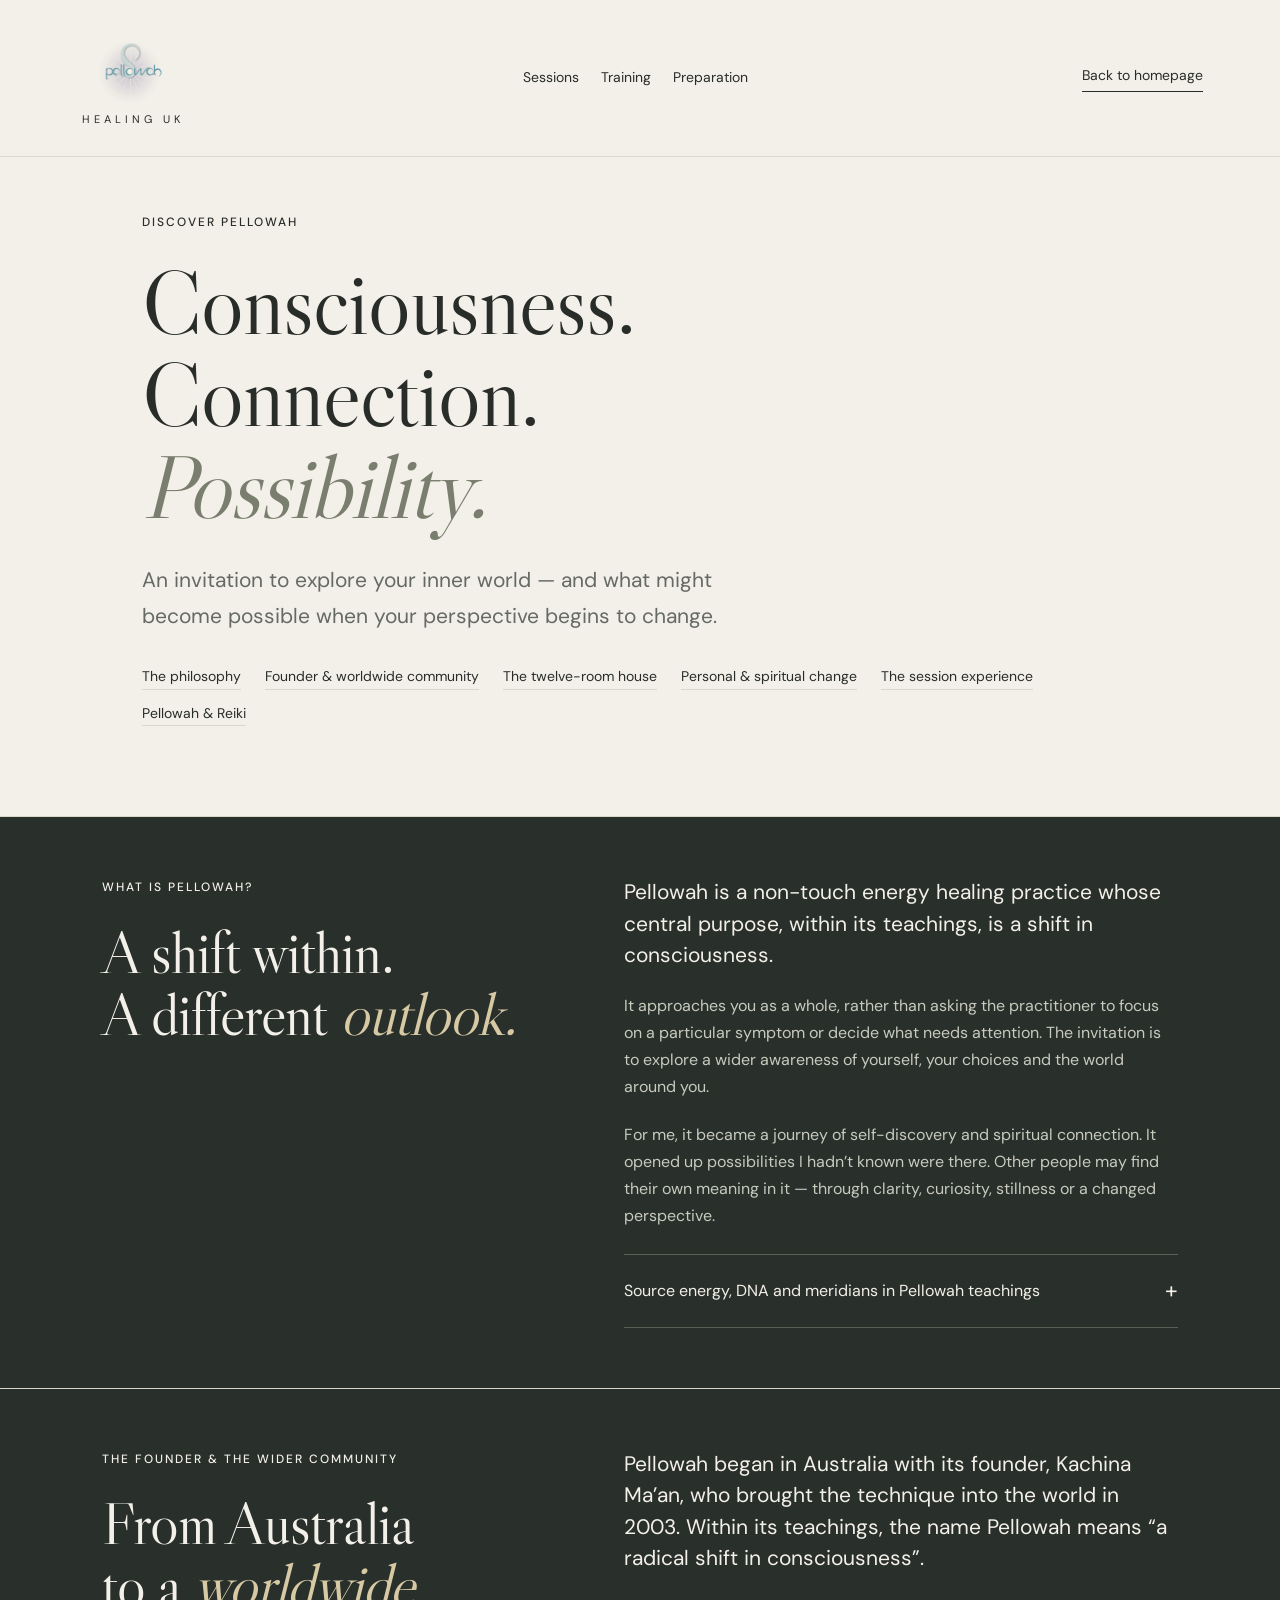
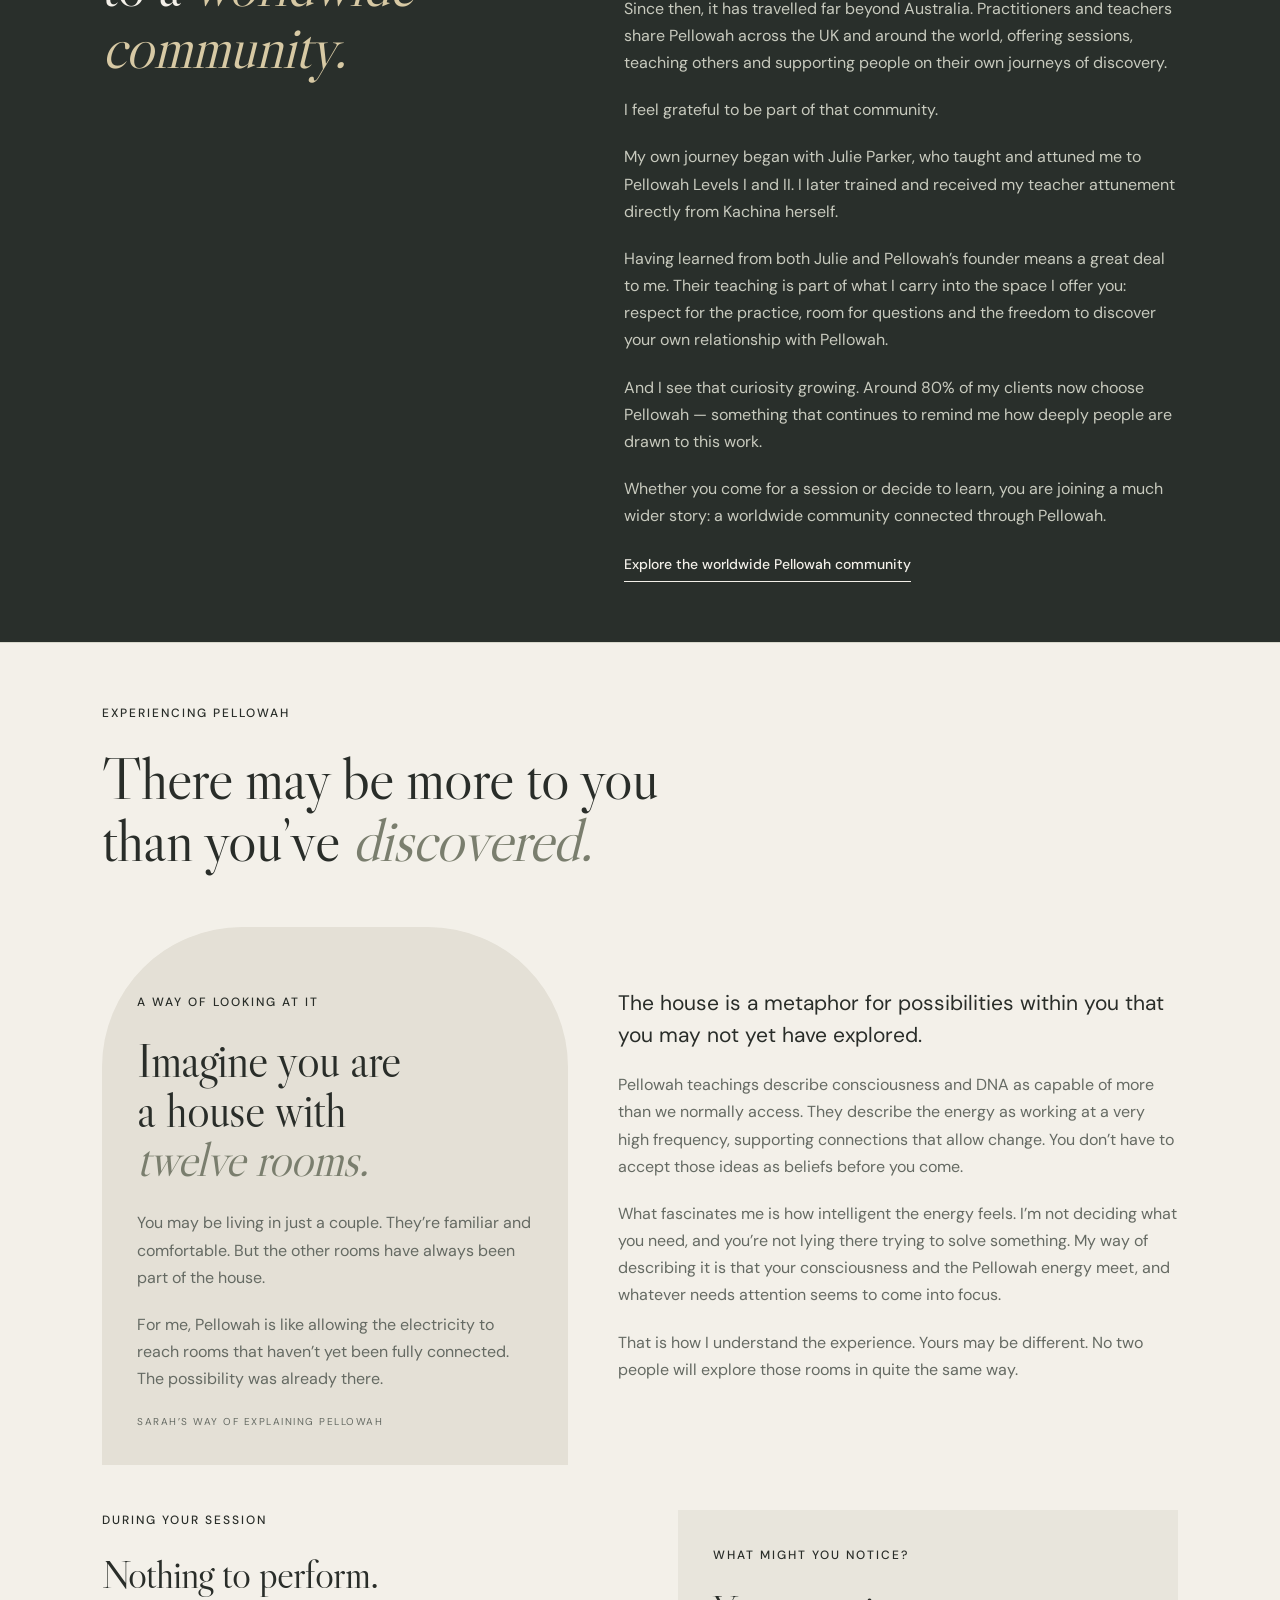
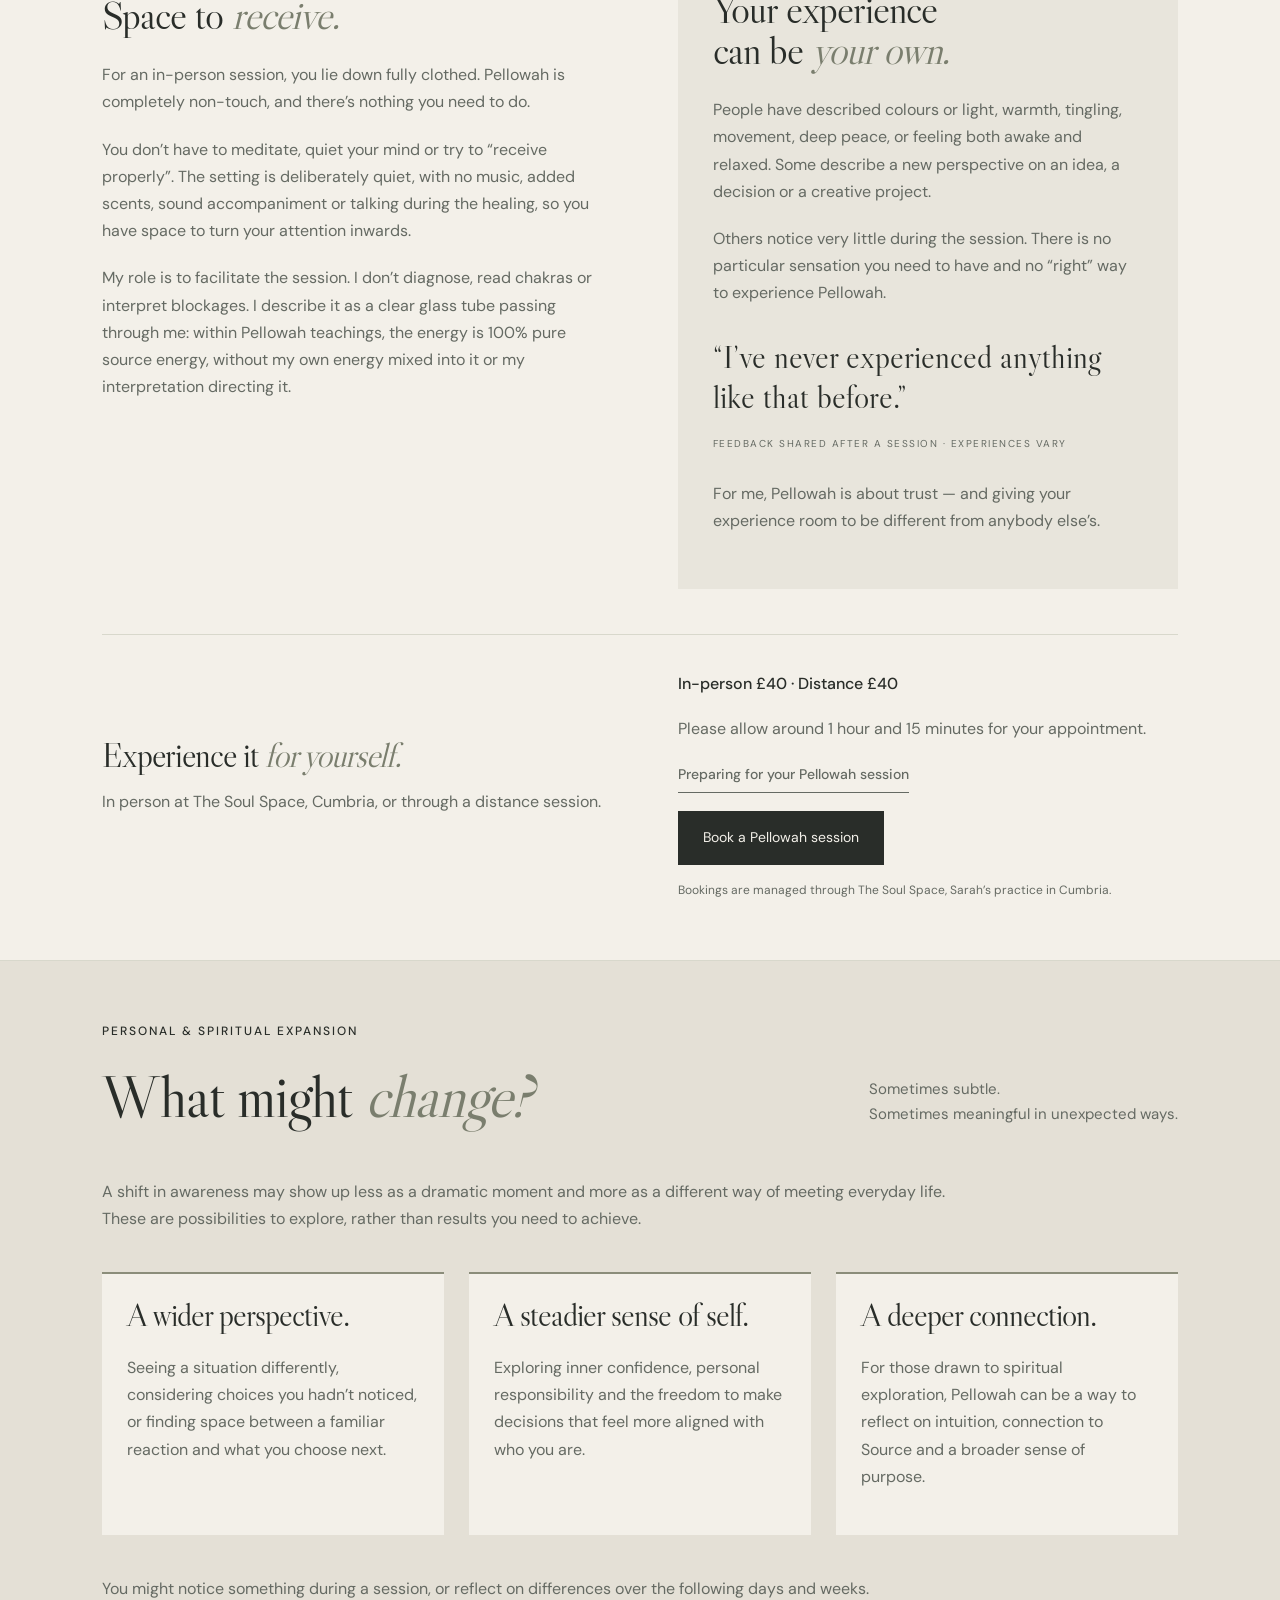
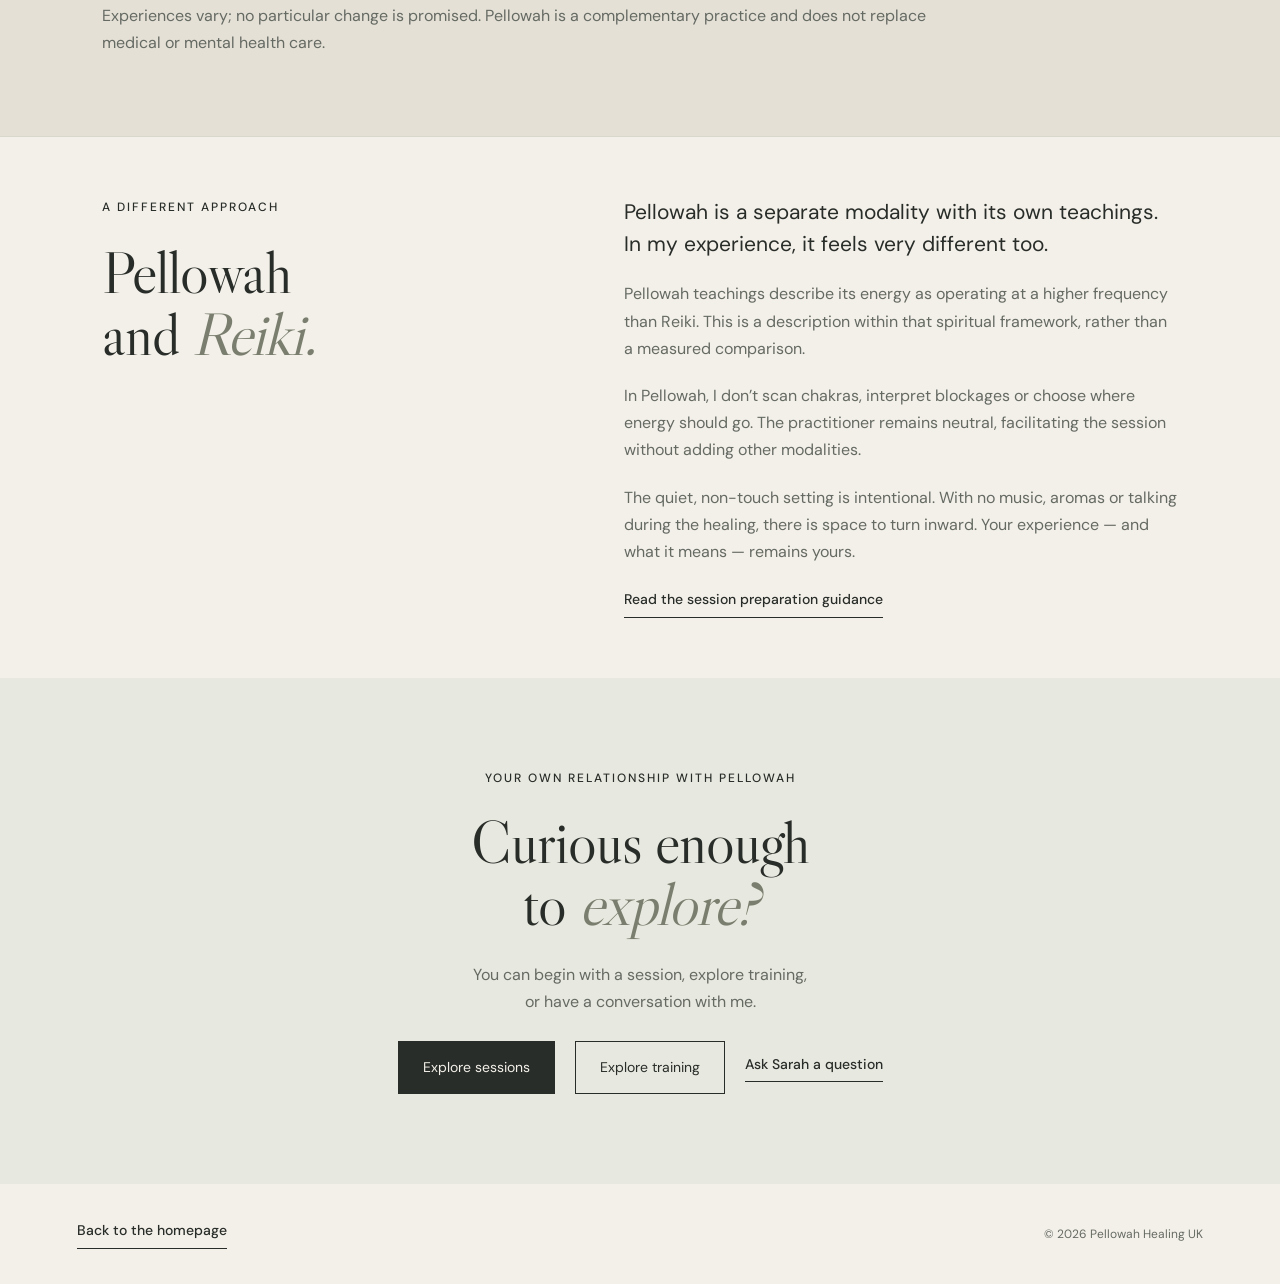
==== commit 827216e5: "Add files via upload" ====
--- a/discover.html
+++ b/discover.html
@@ -1,7 +1,7 @@
 <!doctype html>
 <html lang="en-GB"><head><meta charset="UTF-8"><meta name="viewport" content="width=device-width,initial-scale=1"><title>What Is Pellowah? | Pellowah Healing UK</title><meta name="description" content="Discover Pellowah, a hands-off energy practice centred on consciousness and spiritual growth. Explore what a session feels like and in-person or distance options."><link rel="icon" href="data:image/svg+xml,%3Csvg xmlns='http://www.w3.org/2000/svg' viewBox='0 0 32 32'%3E%3Crect width='32' height='32' rx='16' fill='%23262825'/%3E%3Cpath d='M21 6a11 11 0 100 20A13 13 0 0121 6' fill='%23e5d9bb'/%3E%3C/svg%3E"><link rel="stylesheet" href="style.css"><link rel="canonical" href="https://pellowahhealing.co.uk/discover.html"></head><body class="discover-page"><a class="skip" href="#main">Skip to content</a><header><a class="brand official-brand" href="index.html" aria-label="Pellowah Healing UK home"><img src="pellowah-logo.jpg" alt="Pellowah"><small>HEALING UK</small></a><nav aria-label="Main navigation"><a href="index.html#session-details">Sessions</a><a href="index.html#training-details">Training</a><a href="preparation.html">Preparation</a></nav><a class="header-cta" href="index.html">Back to homepage</a><button class="mobile-menu-button" type="button" aria-expanded="false" aria-controls="mobile-navigation">Menu <span aria-hidden="true">☰</span></button><nav class="mobile-navigation" id="mobile-navigation" aria-label="Mobile navigation" hidden><a href="index.html">Home</a><a href="discover.html">Discover Pellowah</a><a href="training.html">Training</a><a href="practitioners.html">Practitioners</a><a href="preparation.html">Session preparation</a><a href="index.html#sarah">Meet Sarah</a><a href="index.html#connect">Contact & enquiries</a></nav></header><main id="main">
-<section class="discover-hero"><p class="eyebrow">DISCOVER PELLOWAH</p><h1>Consciousness.<br>Connection.<br><em>Possibility.</em></h1><p class="lead">An invitation to explore your inner world — and what might become possible when your perspective begins to change.</p><nav class="prep-nav" aria-label="Explore this page"><a href="#philosophy">The philosophy</a><a href="#house">The twelve-room house</a><a href="#change">Personal & spiritual change</a><a href="#session-details">The session experience</a><a href="#reiki">Pellowah & Reiki</a></nav></section>
-<section class="section discover-philosophy" id="philosophy"><div><p class="eyebrow">WHAT IS PELLOWAH?</p><h2>A shift within.<br>A different <em>outlook.</em></h2></div><div class="text"><p class="lead">Pellowah is a non-touch energy healing practice whose central purpose, within its teachings, is a shift in consciousness.</p><p>It approaches you as a whole, rather than asking the practitioner to focus on a particular symptom or decide what needs attention. The invitation is to explore a wider awareness of yourself, your choices and the world around you.</p><p>For me, it became a journey of self-discovery and spiritual connection. It opened up possibilities I hadn’t known were there. Other people may find their own meaning in it — through clarity, curiosity, stillness or a changed perspective.</p><details class="teaching-detail"><summary>Source energy, DNA and meridians in Pellowah teachings</summary><p>Pellowah is described within its teachings as 100% pure source energy, working at a very high frequency. The teachings speak of connecting and activating “12 strands of DNA” and unblocking and realigning the body’s energy meridians.</p><p>These are concepts within Pellowah’s spiritual framework, rather than established biological mechanisms or evidence that a session changes physical DNA. You’re welcome to explore the philosophy, ask questions and decide what it means to you.</p></details></div></section>
+<section class="discover-hero"><p class="eyebrow">DISCOVER PELLOWAH</p><h1>Consciousness.<br>Connection.<br><em>Possibility.</em></h1><p class="lead">An invitation to explore your inner world — and what might become possible when your perspective begins to change.</p><nav class="prep-nav" aria-label="Explore this page"><a href="#philosophy">The philosophy</a><a href="#worldwide-community">Founder &amp; worldwide community</a><a href="#house">The twelve-room house</a><a href="#change">Personal & spiritual change</a><a href="#session-details">The session experience</a><a href="#reiki">Pellowah & Reiki</a></nav></section>
+<section class="section discover-philosophy" id="philosophy"><div><p class="eyebrow">WHAT IS PELLOWAH?</p><h2>A shift within.<br>A different <em>outlook.</em></h2></div><div class="text"><p class="lead">Pellowah is a non-touch energy healing practice whose central purpose, within its teachings, is a shift in consciousness.</p><p>It approaches you as a whole, rather than asking the practitioner to focus on a particular symptom or decide what needs attention. The invitation is to explore a wider awareness of yourself, your choices and the world around you.</p><p>For me, it became a journey of self-discovery and spiritual connection. It opened up possibilities I hadn’t known were there. Other people may find their own meaning in it — through clarity, curiosity, stillness or a changed perspective.</p><details class="teaching-detail"><summary>Source energy, DNA and meridians in Pellowah teachings</summary><p>Pellowah is described within its teachings as 100% pure source energy, working at a very high frequency. The teachings speak of connecting and activating “12 strands of DNA” and unblocking and realigning the body’s energy meridians.</p><p>These are concepts within Pellowah’s spiritual framework, rather than established biological mechanisms or evidence that a session changes physical DNA. You’re welcome to explore the philosophy, ask questions and decide what it means to you.</p></details></div></section><section class="section discover-philosophy founder-community" id="worldwide-community"><div><p class="eyebrow">THE FOUNDER &amp; THE WIDER COMMUNITY</p><h2>From Australia<br>to a <em>worldwide community.</em></h2></div><div class="text"><p class="lead">Pellowah began in Australia with its founder, Kachina Ma’an, who brought the technique into the world in 2003. Within its teachings, the name Pellowah means “a radical shift in consciousness”.</p><p>Since then, it has travelled far beyond Australia. Practitioners and teachers share Pellowah across the UK and around the world, offering sessions, teaching others and supporting people on their own journeys of discovery.</p><p>I feel grateful to be part of that community.</p><p>My own journey began with Julie Parker, who taught and attuned me to Pellowah Levels I and II. I later trained and received my teacher attunement directly from Kachina herself.</p><p>Having learned from both Julie and Pellowah’s founder means a great deal to me. Their teaching is part of what I carry into the space I offer you: respect for the practice, room for questions and the freedom to discover your own relationship with Pellowah.</p><p>And I see that curiosity growing. Around 80% of my clients now choose Pellowah — something that continues to remind me how deeply people are drawn to this work.</p><p>Whether you come for a session or decide to learn, you are joining a much wider story: a worldwide community connected through Pellowah.</p><a class="text-link" href="https://www.pellowahteachers.com/">Explore the worldwide Pellowah community</a></div></section>
 <section class="section session-details" id="session-details">
 <div class="session-heading"><p class="eyebrow">EXPERIENCING PELLOWAH</p><h2>There may be more to you<br>than you’ve <em>discovered.</em></h2></div>
 <div class="house-story" id="house"><div class="analogy"><p class="eyebrow">A WAY OF LOOKING AT IT</p><h3>Imagine you are<br>a house with<br><em>twelve rooms.</em></h3><p>You may be living in just a couple. They’re familiar and comfortable. But the other rooms have always been part of the house.</p><p>For me, Pellowah is like allowing the electricity to reach rooms that haven’t yet been fully connected. The possibility was already there.</p><small>SARAH’S WAY OF EXPLAINING PELLOWAH</small></div><div class="text"><p class="lead">The house is a metaphor for possibilities within you that you may not yet have explored.</p><p>Pellowah teachings describe consciousness and DNA as capable of more than we normally access. They describe the energy as working at a very high frequency, supporting connections that allow change. You don’t have to accept those ideas as beliefs before you come.</p><p>What fascinates me is how intelligent the energy feels. I’m not deciding what you need, and you’re not lying there trying to solve something. My way of describing it is that your consciousness and the Pellowah energy meet, and whatever needs attention seems to come into focus.</p><p>That is how I understand the experience. Yours may be different. No two people will explore those rooms in quite the same way.</p></div></div>
--- a/style.css
+++ b/style.css
@@ -37,3 +37,6 @@
 .practitioners-page .region-heading{background:#292f2b;color:var(--paper);padding:30px 35px;border:0;margin-bottom:40px}.practitioners-page .region-heading em{color:#d7c9a4}.practitioners-page .region-heading>p:last-child{color:#c8cabe}.practitioners-page .practitioner-region{padding-top:25px;padding-bottom:60px}.practitioners-page .practitioner-profile{padding:30px;background:#e8e5dc;gap:45px}.practitioners-page #rachel-stevens{background:#eeece5;grid-template-columns:1.2fr .8fr}.practitioners-page #rachel-stevens>figure{grid-column:2;grid-row:1}.practitioners-page #rachel-stevens>div{grid-column:1;grid-row:1}.practitioners-page .graduate-heading{margin:40px 0 30px}.practitioners-page .profile-tags span{background:var(--paper)}
 @media(max-width:1000px){.discover-page .discover-philosophy,.training-page .course-purpose,.discover-page .discover-change,.training-page .course-growth{padding-left:6%;padding-right:6%}.discover-page .house-story,.discover-page .discover-reiki,.training-page .course-support{gap:35px}.practitioners-page .practitioner-profile{gap:30px}}
 @media(max-width:700px){.discover-page .discover-hero,.training-page .discover-hero,.practitioners-page .discover-hero{padding:40px 6% 30px}.discover-page .section,.training-page .section{padding-top:40px;padding-bottom:40px}.discover-page .discover-philosophy,.training-page .course-purpose{gap:25px}.discover-page .analogy{border-radius:100px 100px 0 0;padding:55px 25px 25px}.discover-page .experience-notes{padding:25px}.training-page .training-day{padding:25px}.training-page .day-grid{gap:22px}.training-page .training-day h3{font-size:36px}.training-page .levels-note{padding:25px}.preparation-page .prep-page{padding-top:35px}.preparation-page .prep-section{padding:25px;margin:20px 0}.preparation-page .prep-section h2{font-size:38px}.practitioners-page .region-heading{padding:25px}.practitioners-page .practitioner-profile,.practitioners-page #rachel-stevens{grid-template-columns:1fr;padding:25px;gap:25px}.practitioners-page #rachel-stevens>figure,.practitioners-page #rachel-stevens>div{grid-column:auto;grid-row:auto}.practitioners-page .practitioner-profile h3{font-size:42px}.practitioners-page .practitioner-profile .sarah-portrait{max-width:300px}}
+
+/* Founder acknowledgement: warm contrast within Discover Pellowah. */
+.founder-community{background:#e9e2d6}.founder-community .text{max-width:700px}
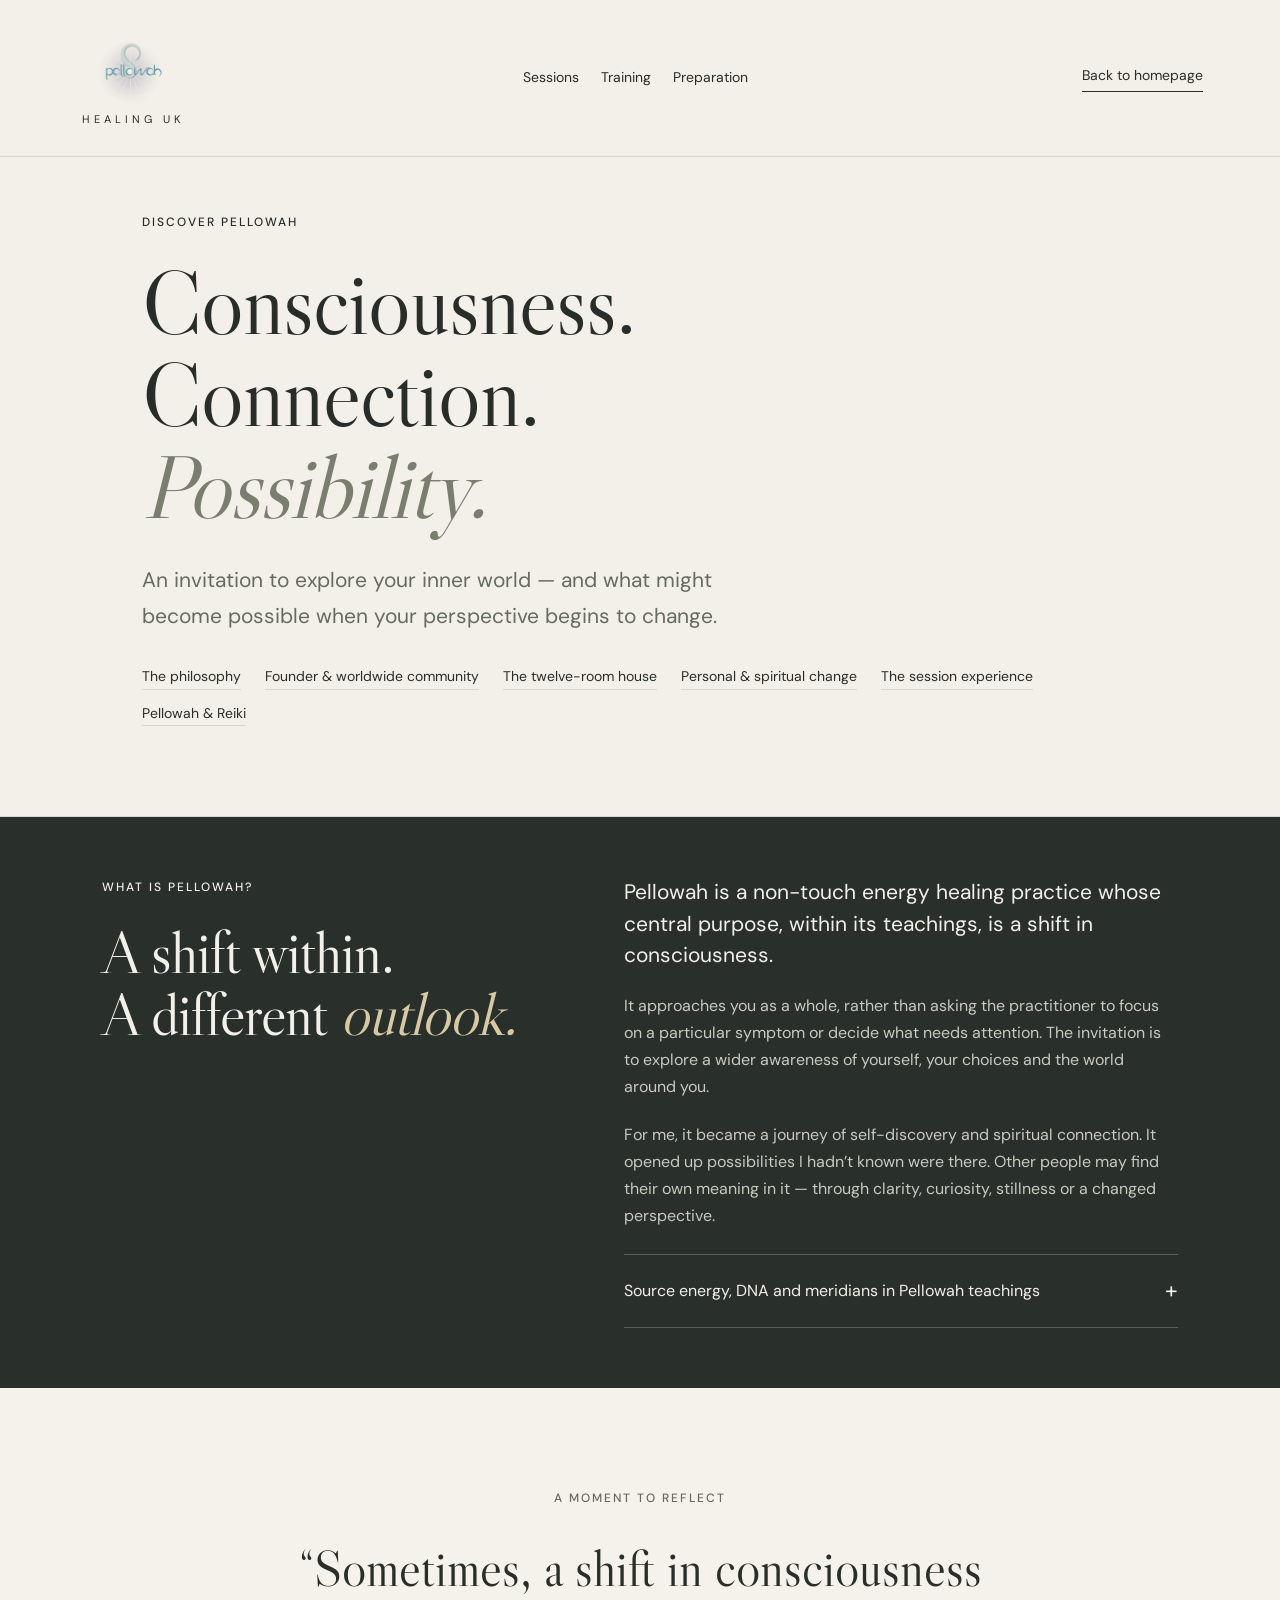
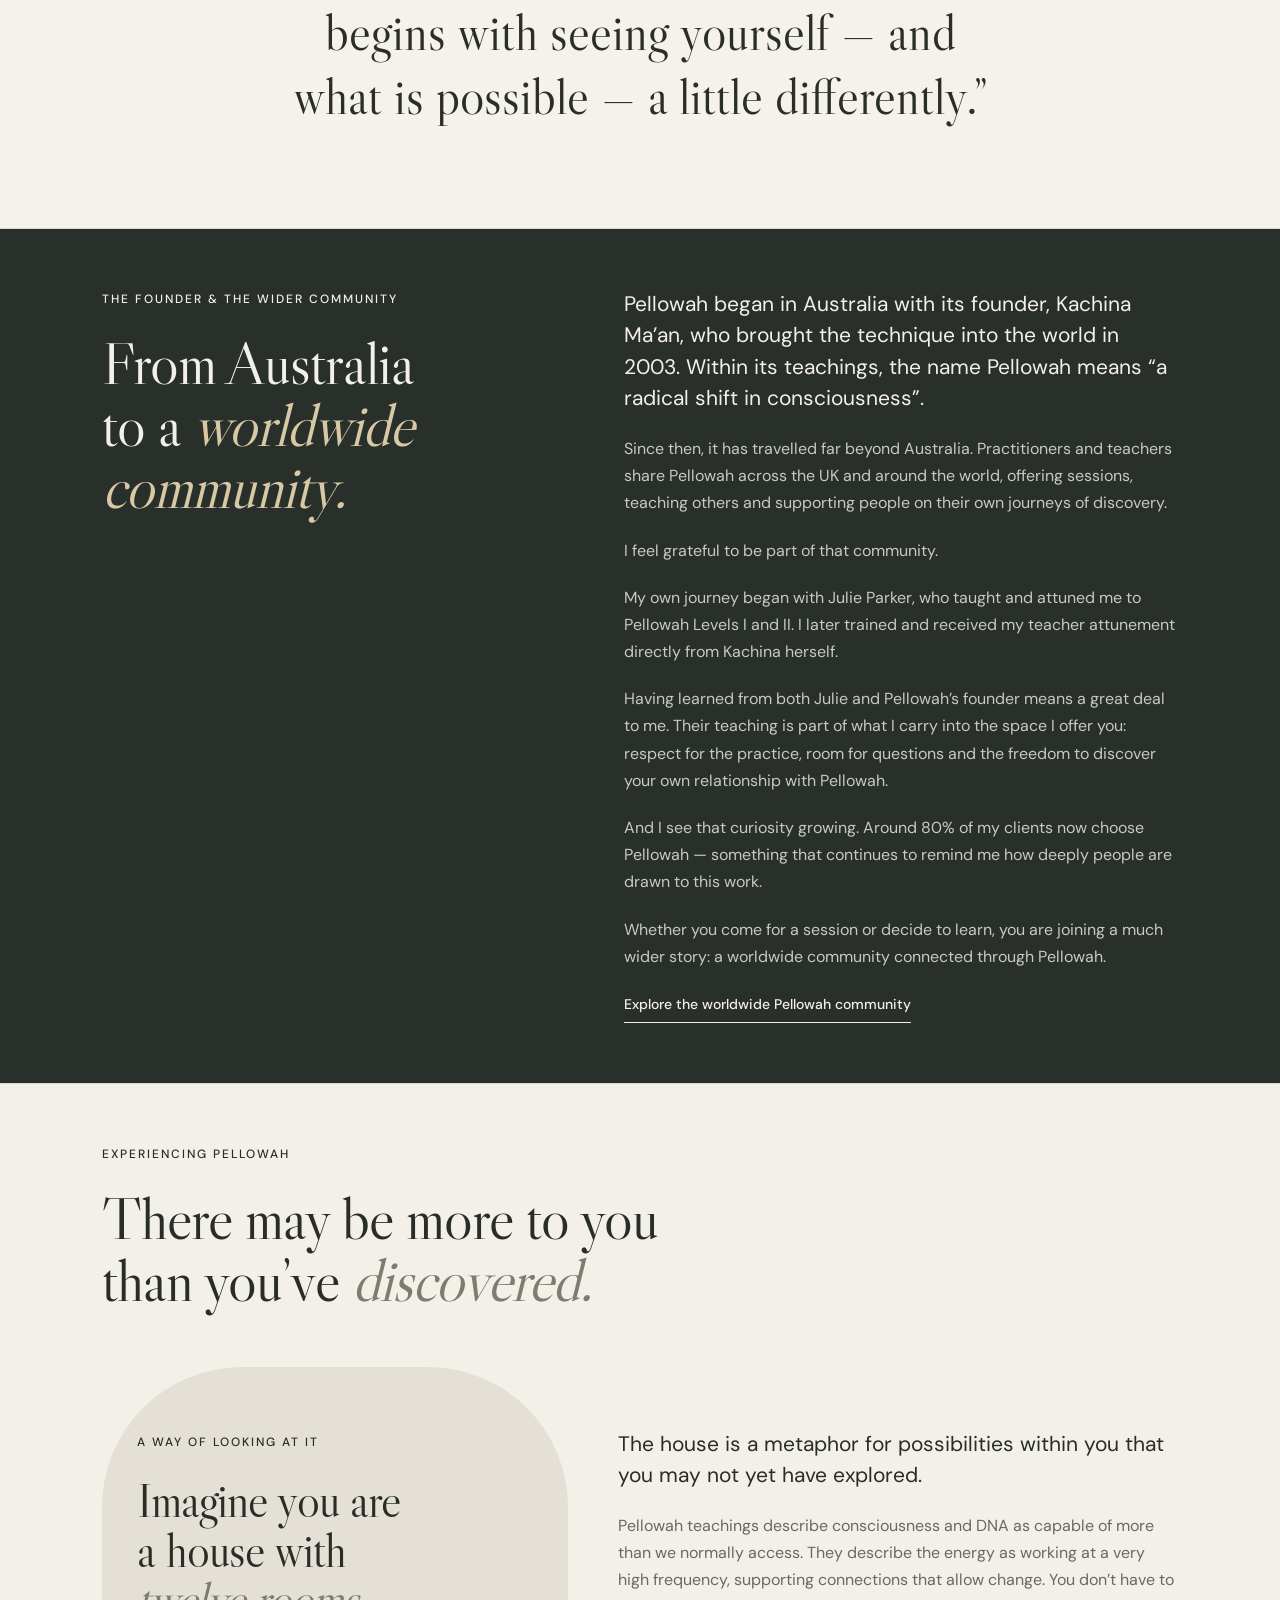
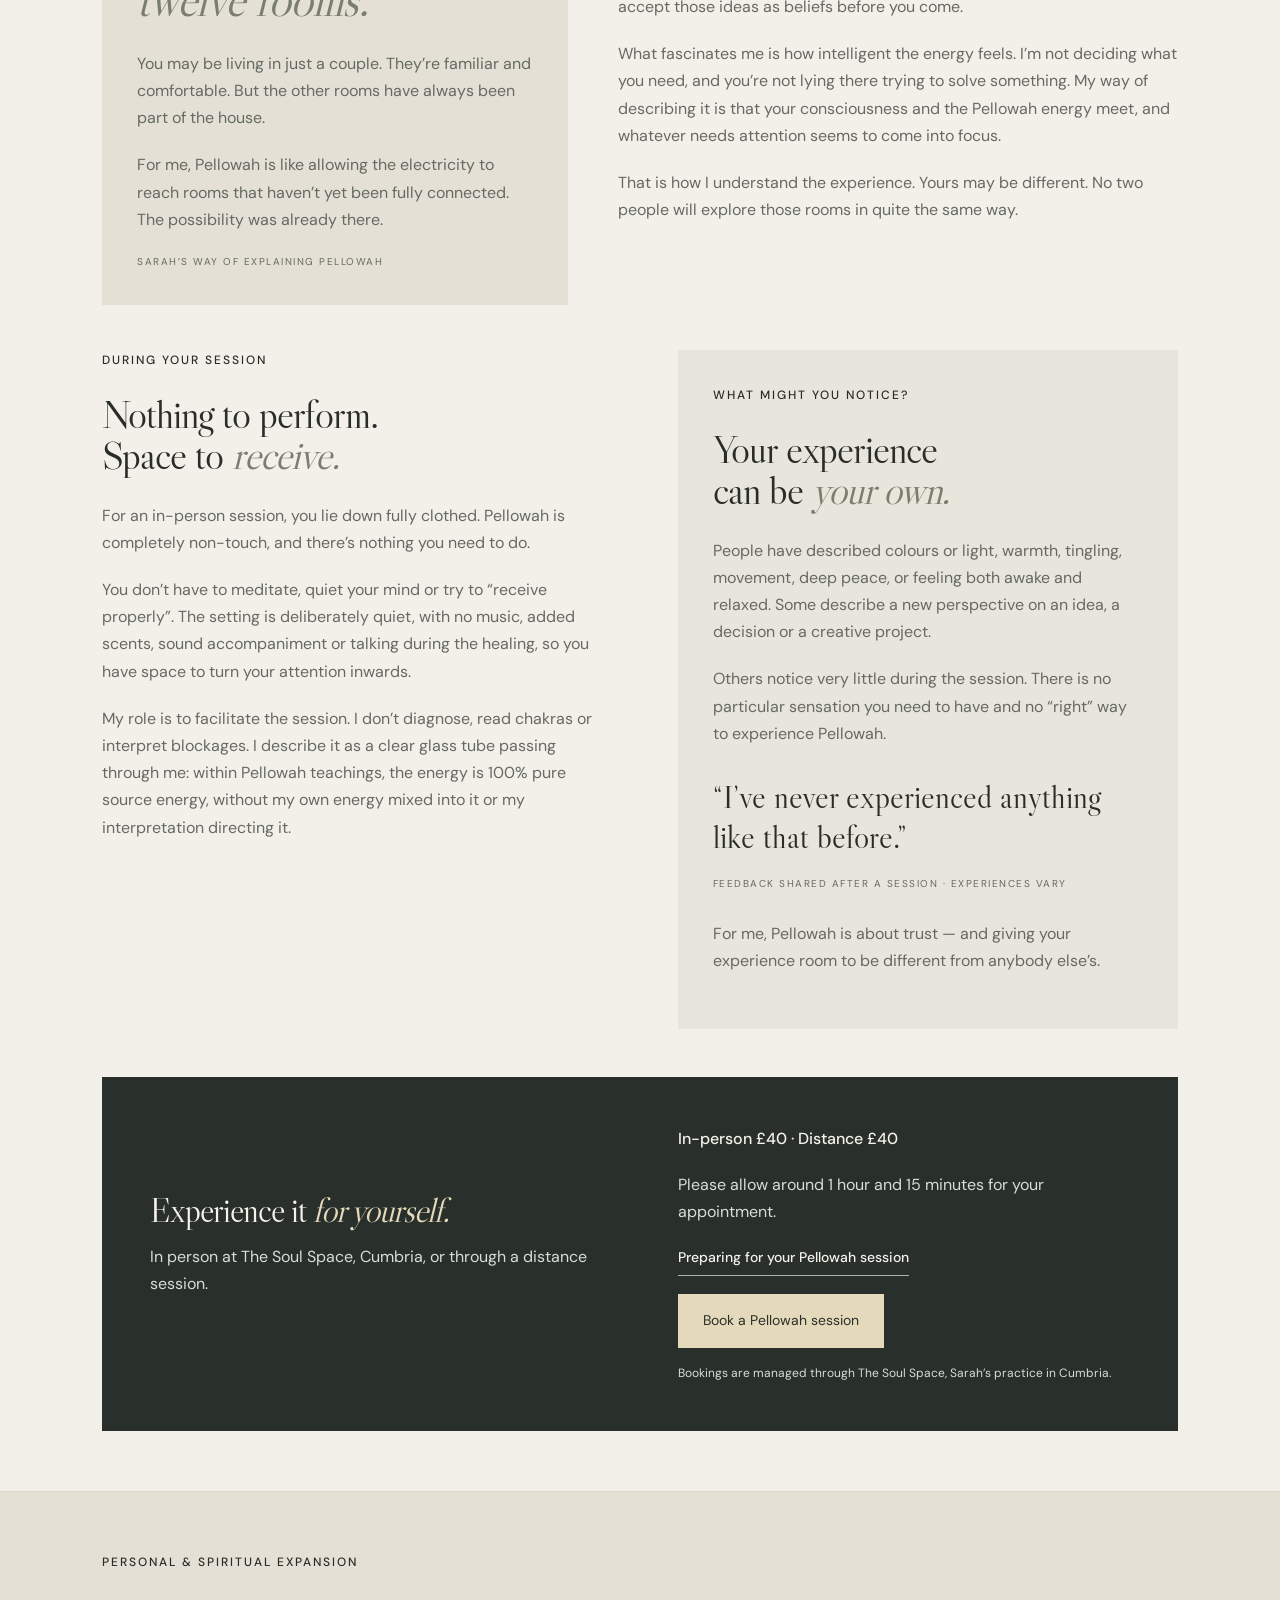
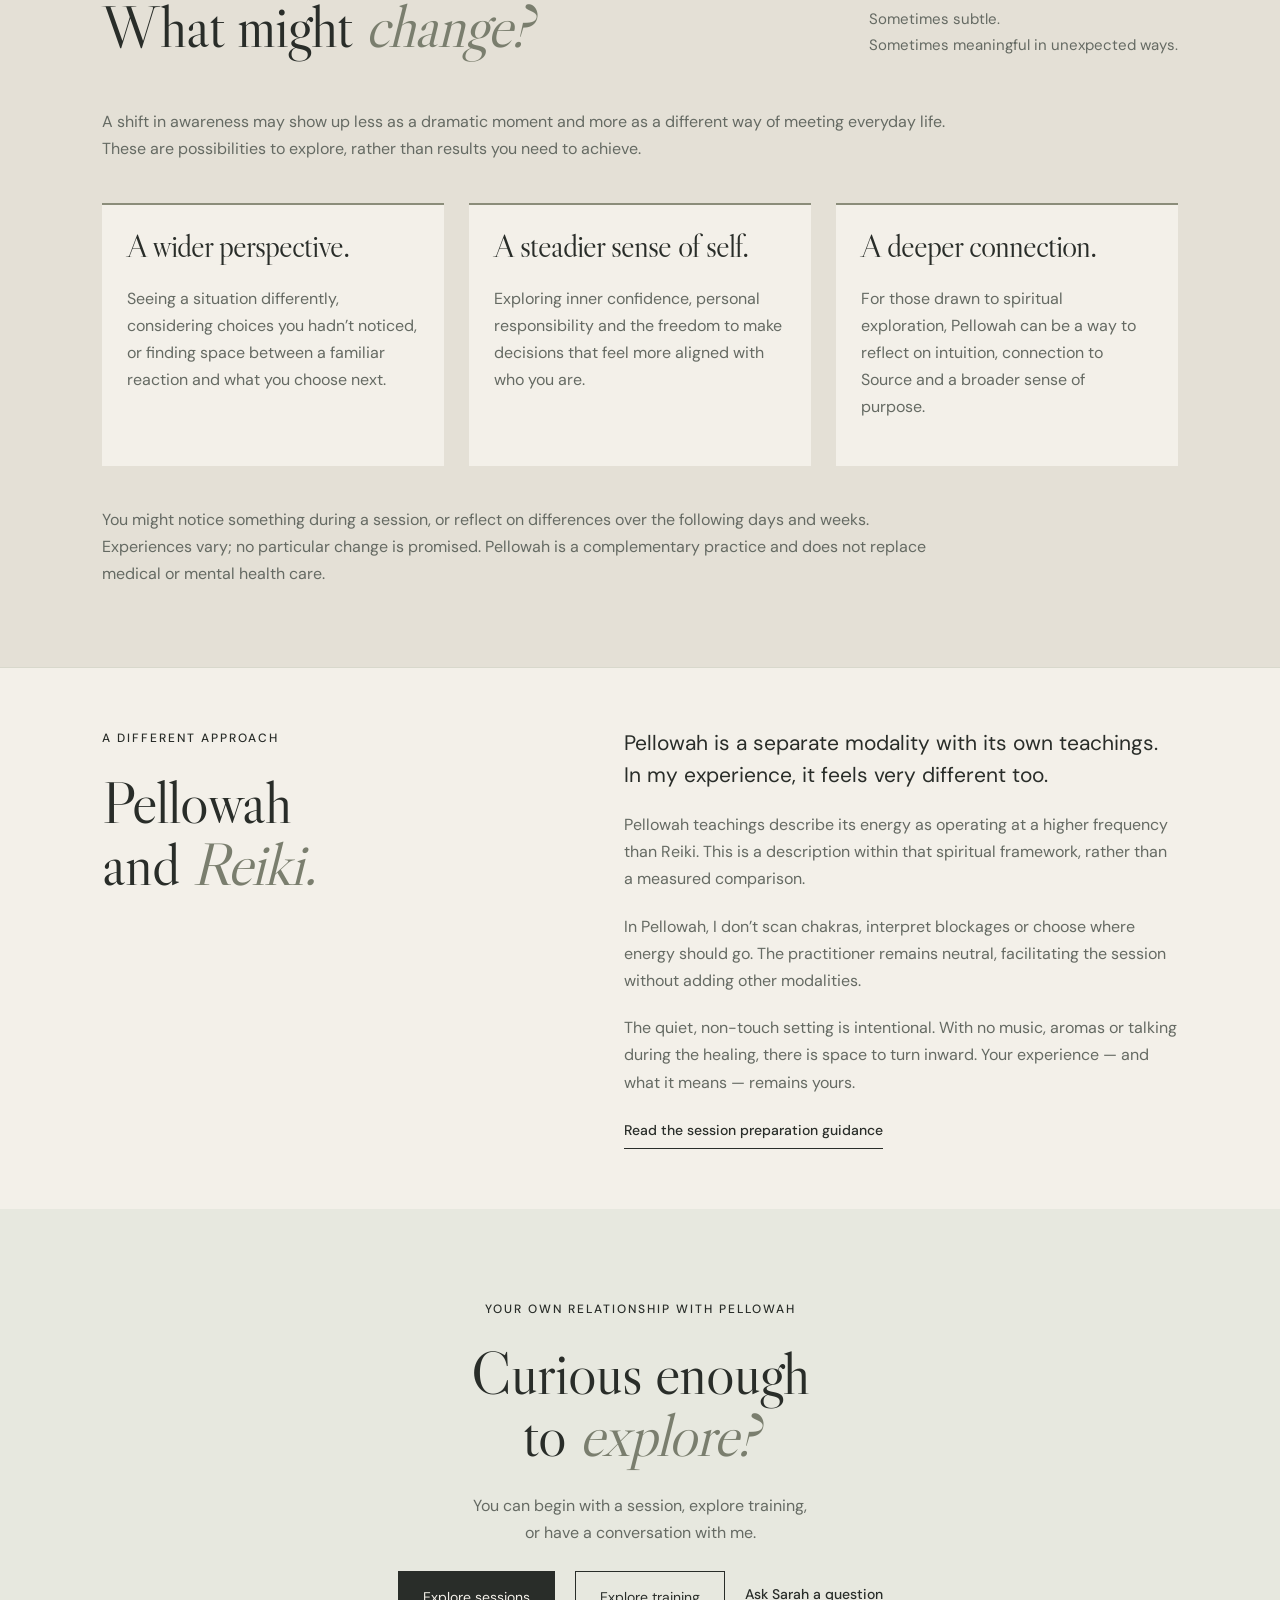
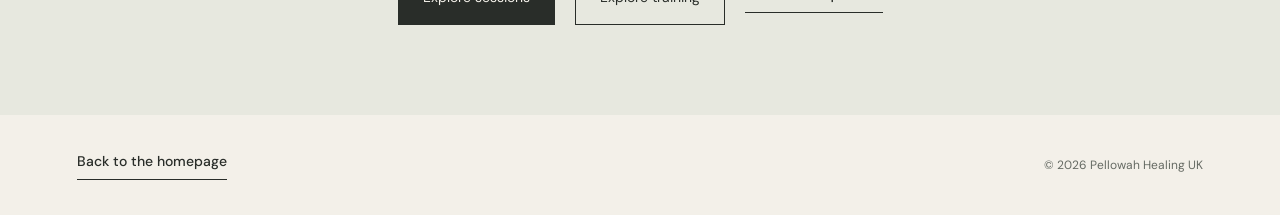
==== commit b7911454: "Add files via upload" ====
--- a/discover.html
+++ b/discover.html
@@ -1,7 +1,7 @@
 <!doctype html>
 <html lang="en-GB"><head><meta charset="UTF-8"><meta name="viewport" content="width=device-width,initial-scale=1"><title>What Is Pellowah? | Pellowah Healing UK</title><meta name="description" content="Discover Pellowah, a hands-off energy practice centred on consciousness and spiritual growth. Explore what a session feels like and in-person or distance options."><link rel="icon" href="data:image/svg+xml,%3Csvg xmlns='http://www.w3.org/2000/svg' viewBox='0 0 32 32'%3E%3Crect width='32' height='32' rx='16' fill='%23262825'/%3E%3Cpath d='M21 6a11 11 0 100 20A13 13 0 0121 6' fill='%23e5d9bb'/%3E%3C/svg%3E"><link rel="stylesheet" href="style.css"><link rel="canonical" href="https://pellowahhealing.co.uk/discover.html"></head><body class="discover-page"><a class="skip" href="#main">Skip to content</a><header><a class="brand official-brand" href="index.html" aria-label="Pellowah Healing UK home"><img src="pellowah-logo.jpg" alt="Pellowah"><small>HEALING UK</small></a><nav aria-label="Main navigation"><a href="index.html#session-details">Sessions</a><a href="index.html#training-details">Training</a><a href="preparation.html">Preparation</a></nav><a class="header-cta" href="index.html">Back to homepage</a><button class="mobile-menu-button" type="button" aria-expanded="false" aria-controls="mobile-navigation">Menu <span aria-hidden="true">☰</span></button><nav class="mobile-navigation" id="mobile-navigation" aria-label="Mobile navigation" hidden><a href="index.html">Home</a><a href="discover.html">Discover Pellowah</a><a href="training.html">Training</a><a href="practitioners.html">Practitioners</a><a href="preparation.html">Session preparation</a><a href="index.html#sarah">Meet Sarah</a><a href="index.html#connect">Contact & enquiries</a></nav></header><main id="main">
 <section class="discover-hero"><p class="eyebrow">DISCOVER PELLOWAH</p><h1>Consciousness.<br>Connection.<br><em>Possibility.</em></h1><p class="lead">An invitation to explore your inner world — and what might become possible when your perspective begins to change.</p><nav class="prep-nav" aria-label="Explore this page"><a href="#philosophy">The philosophy</a><a href="#worldwide-community">Founder &amp; worldwide community</a><a href="#house">The twelve-room house</a><a href="#change">Personal & spiritual change</a><a href="#session-details">The session experience</a><a href="#reiki">Pellowah & Reiki</a></nav></section>
-<section class="section discover-philosophy" id="philosophy"><div><p class="eyebrow">WHAT IS PELLOWAH?</p><h2>A shift within.<br>A different <em>outlook.</em></h2></div><div class="text"><p class="lead">Pellowah is a non-touch energy healing practice whose central purpose, within its teachings, is a shift in consciousness.</p><p>It approaches you as a whole, rather than asking the practitioner to focus on a particular symptom or decide what needs attention. The invitation is to explore a wider awareness of yourself, your choices and the world around you.</p><p>For me, it became a journey of self-discovery and spiritual connection. It opened up possibilities I hadn’t known were there. Other people may find their own meaning in it — through clarity, curiosity, stillness or a changed perspective.</p><details class="teaching-detail"><summary>Source energy, DNA and meridians in Pellowah teachings</summary><p>Pellowah is described within its teachings as 100% pure source energy, working at a very high frequency. The teachings speak of connecting and activating “12 strands of DNA” and unblocking and realigning the body’s energy meridians.</p><p>These are concepts within Pellowah’s spiritual framework, rather than established biological mechanisms or evidence that a session changes physical DNA. You’re welcome to explore the philosophy, ask questions and decide what it means to you.</p></details></div></section><section class="section discover-philosophy founder-community" id="worldwide-community"><div><p class="eyebrow">THE FOUNDER &amp; THE WIDER COMMUNITY</p><h2>From Australia<br>to a <em>worldwide community.</em></h2></div><div class="text"><p class="lead">Pellowah began in Australia with its founder, Kachina Ma’an, who brought the technique into the world in 2003. Within its teachings, the name Pellowah means “a radical shift in consciousness”.</p><p>Since then, it has travelled far beyond Australia. Practitioners and teachers share Pellowah across the UK and around the world, offering sessions, teaching others and supporting people on their own journeys of discovery.</p><p>I feel grateful to be part of that community.</p><p>My own journey began with Julie Parker, who taught and attuned me to Pellowah Levels I and II. I later trained and received my teacher attunement directly from Kachina herself.</p><p>Having learned from both Julie and Pellowah’s founder means a great deal to me. Their teaching is part of what I carry into the space I offer you: respect for the practice, room for questions and the freedom to discover your own relationship with Pellowah.</p><p>And I see that curiosity growing. Around 80% of my clients now choose Pellowah — something that continues to remind me how deeply people are drawn to this work.</p><p>Whether you come for a session or decide to learn, you are joining a much wider story: a worldwide community connected through Pellowah.</p><a class="text-link" href="https://www.pellowahteachers.com/">Explore the worldwide Pellowah community</a></div></section>
+<section class="section discover-philosophy" id="philosophy"><div><p class="eyebrow">WHAT IS PELLOWAH?</p><h2>A shift within.<br>A different <em>outlook.</em></h2></div><div class="text"><p class="lead">Pellowah is a non-touch energy healing practice whose central purpose, within its teachings, is a shift in consciousness.</p><p>It approaches you as a whole, rather than asking the practitioner to focus on a particular symptom or decide what needs attention. The invitation is to explore a wider awareness of yourself, your choices and the world around you.</p><p>For me, it became a journey of self-discovery and spiritual connection. It opened up possibilities I hadn’t known were there. Other people may find their own meaning in it — through clarity, curiosity, stillness or a changed perspective.</p><details class="teaching-detail"><summary>Source energy, DNA and meridians in Pellowah teachings</summary><p>Pellowah is described within its teachings as 100% pure source energy, working at a very high frequency. The teachings speak of connecting and activating “12 strands of DNA” and unblocking and realigning the body’s energy meridians.</p><p>These are concepts within Pellowah’s spiritual framework, rather than established biological mechanisms or evidence that a session changes physical DNA. You’re welcome to explore the philosophy, ask questions and decide what it means to you.</p></details></div></section><section class="consciousness-pause" aria-label="A reflection on consciousness"><p class="eyebrow">A MOMENT TO REFLECT</p><blockquote>“Sometimes, a shift in consciousness begins with seeing yourself — and what is possible — a little differently.”</blockquote></section><section class="section discover-philosophy founder-community" id="worldwide-community"><div><p class="eyebrow">THE FOUNDER &amp; THE WIDER COMMUNITY</p><h2>From Australia<br>to a <em>worldwide community.</em></h2></div><div class="text"><p class="lead">Pellowah began in Australia with its founder, Kachina Ma’an, who brought the technique into the world in 2003. Within its teachings, the name Pellowah means “a radical shift in consciousness”.</p><p>Since then, it has travelled far beyond Australia. Practitioners and teachers share Pellowah across the UK and around the world, offering sessions, teaching others and supporting people on their own journeys of discovery.</p><p>I feel grateful to be part of that community.</p><p>My own journey began with Julie Parker, who taught and attuned me to Pellowah Levels I and II. I later trained and received my teacher attunement directly from Kachina herself.</p><p>Having learned from both Julie and Pellowah’s founder means a great deal to me. Their teaching is part of what I carry into the space I offer you: respect for the practice, room for questions and the freedom to discover your own relationship with Pellowah.</p><p>And I see that curiosity growing. Around 80% of my clients now choose Pellowah — something that continues to remind me how deeply people are drawn to this work.</p><p>Whether you come for a session or decide to learn, you are joining a much wider story: a worldwide community connected through Pellowah.</p><a class="text-link" href="https://www.pellowahteachers.com/">Explore the worldwide Pellowah community</a></div></section>
 <section class="section session-details" id="session-details">
 <div class="session-heading"><p class="eyebrow">EXPERIENCING PELLOWAH</p><h2>There may be more to you<br>than you’ve <em>discovered.</em></h2></div>
 <div class="house-story" id="house"><div class="analogy"><p class="eyebrow">A WAY OF LOOKING AT IT</p><h3>Imagine you are<br>a house with<br><em>twelve rooms.</em></h3><p>You may be living in just a couple. They’re familiar and comfortable. But the other rooms have always been part of the house.</p><p>For me, Pellowah is like allowing the electricity to reach rooms that haven’t yet been fully connected. The possibility was already there.</p><small>SARAH’S WAY OF EXPLAINING PELLOWAH</small></div><div class="text"><p class="lead">The house is a metaphor for possibilities within you that you may not yet have explored.</p><p>Pellowah teachings describe consciousness and DNA as capable of more than we normally access. They describe the energy as working at a very high frequency, supporting connections that allow change. You don’t have to accept those ideas as beliefs before you come.</p><p>What fascinates me is how intelligent the energy feels. I’m not deciding what you need, and you’re not lying there trying to solve something. My way of describing it is that your consciousness and the Pellowah energy meet, and whatever needs attention seems to come into focus.</p><p>That is how I understand the experience. Yours may be different. No two people will explore those rooms in quite the same way.</p></div></div>
--- a/style.css
+++ b/style.css
@@ -40,3 +40,23 @@
 
 /* Founder acknowledgement: warm contrast within Discover Pellowah. */
 .founder-community{background:#e9e2d6}.founder-community .text{max-width:700px}
+
+/* A light, spacious pause between the philosophy and founder sections. */
+.discover-page .consciousness-pause{background:#f5f2eb;color:#292e29;padding:100px 24px;text-align:center;border:0}
+.consciousness-pause .eyebrow{color:#68685d;margin:0 0 28px}
+.consciousness-pause blockquote{font-family:'Libre Caslon Display',Georgia,serif;font-size:clamp(32px,4vw,52px);line-height:1.25;font-weight:400;max-width:900px;margin:0 auto;text-wrap:balance}
+@media(max-width:700px){.discover-page .consciousness-pause{padding:72px 28px}.consciousness-pause .eyebrow{font-size:11px;letter-spacing:.15em;margin-bottom:24px}}
+
+/* Matching charcoal booking panels on homepage and Discover Pellowah. */
+:is(.discover-page,.homepage) .session-booking{background:#292f2a;color:#f5f2eb;border:0;padding:48px;margin-top:48px}
+:is(.discover-page,.homepage) .session-booking h3,:is(.discover-page,.homepage) .session-booking .session-price{color:#f5f2eb}
+:is(.discover-page,.homepage) .session-booking h3 em{color:#e5d9bb}
+:is(.discover-page,.homepage) .session-booking p,:is(.discover-page,.homepage) .session-booking small{color:#d9ddd5}
+:is(.discover-page,.homepage) .session-booking .text-link{color:#f5f2eb;border-color:#aeb4a8}
+:is(.discover-page,.homepage) .session-booking .button{background:#e5d9bb;color:#292f2a;border-color:#e5d9bb}
+:is(.discover-page,.homepage) .session-booking .button:hover{background:#f5f2eb;border-color:#f5f2eb}
+@media(max-width:700px){:is(.discover-page,.homepage) .session-booking{padding:36px 26px;margin-top:36px}}
+
+.practitioners-page .region-links{display:flex;flex-wrap:wrap;gap:18px 32px;margin-top:30px;align-items:flex-start}.practitioners-page .region-links .text-link{margin:0;width:fit-content}@media(max-width:700px){.practitioners-page .region-links{flex-direction:column;gap:18px}}
+
+.practitioners-page #nicola-johnston{background:#eeece5}
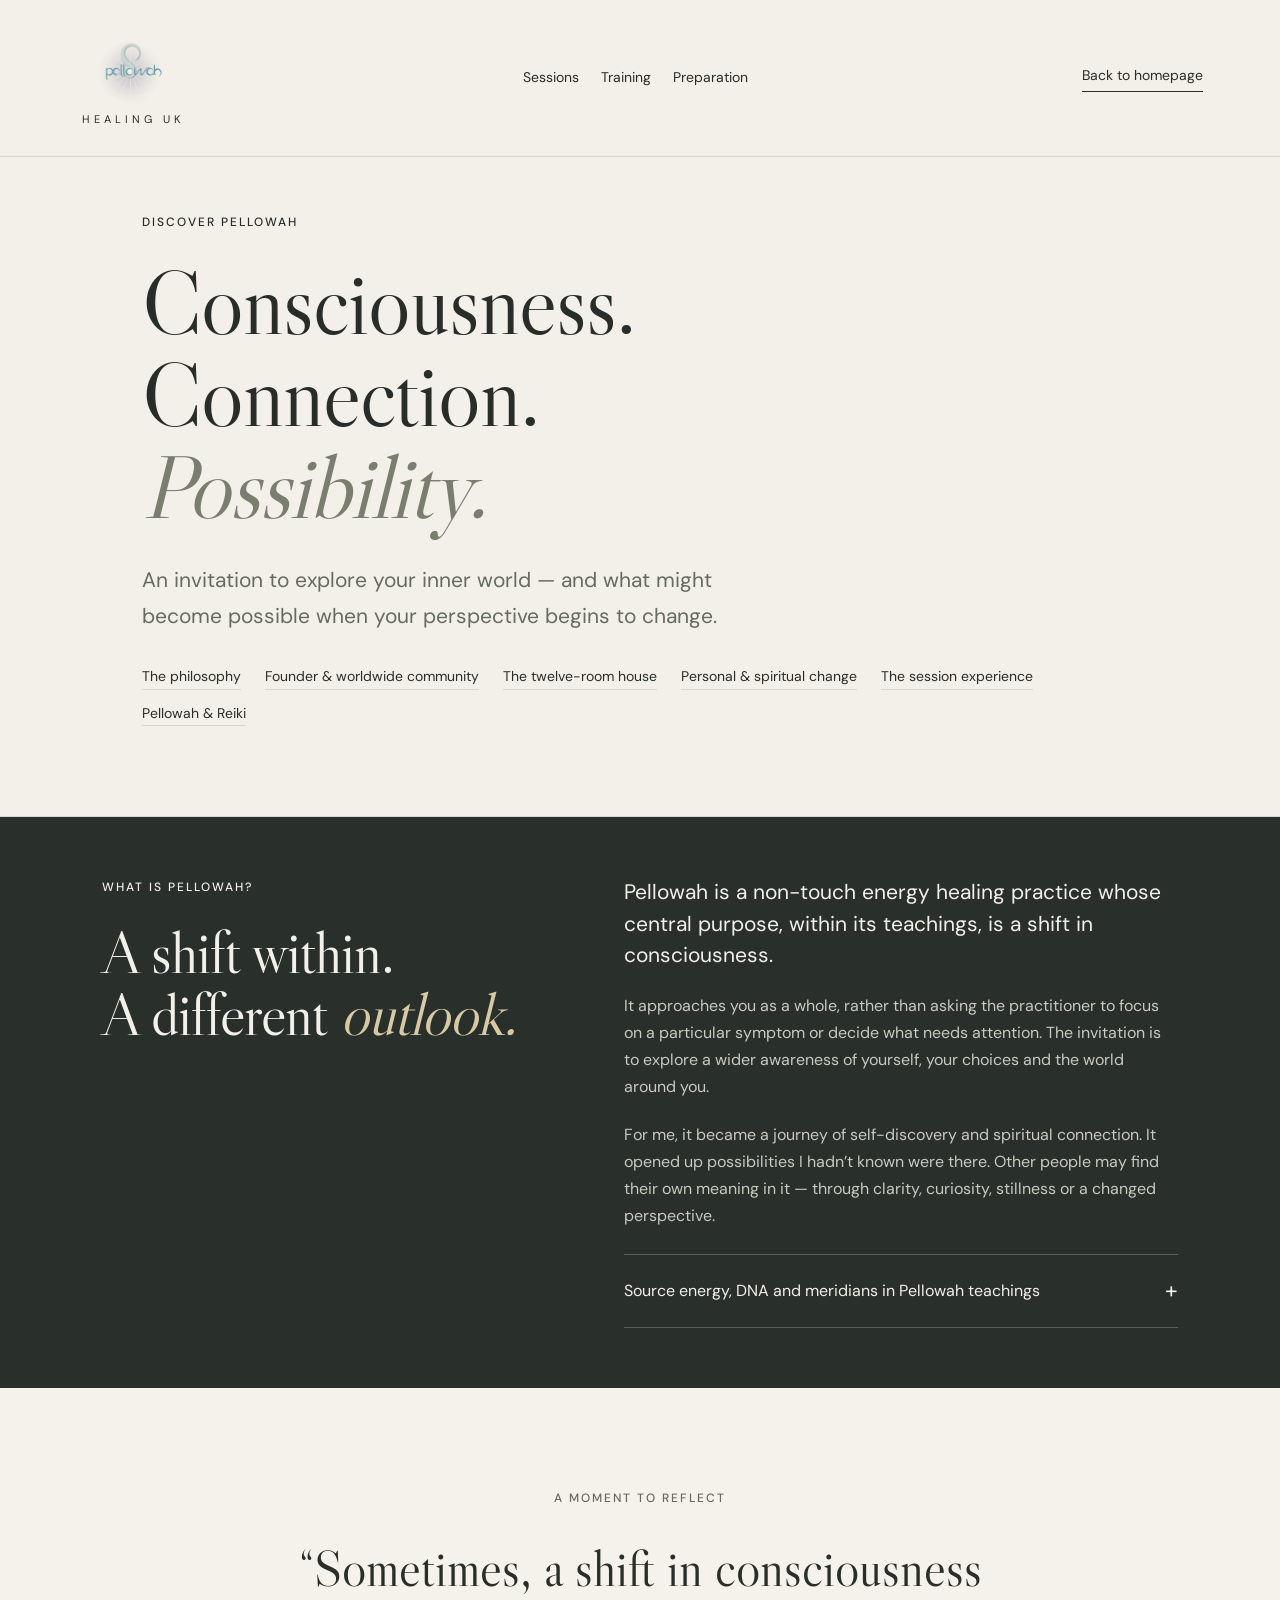
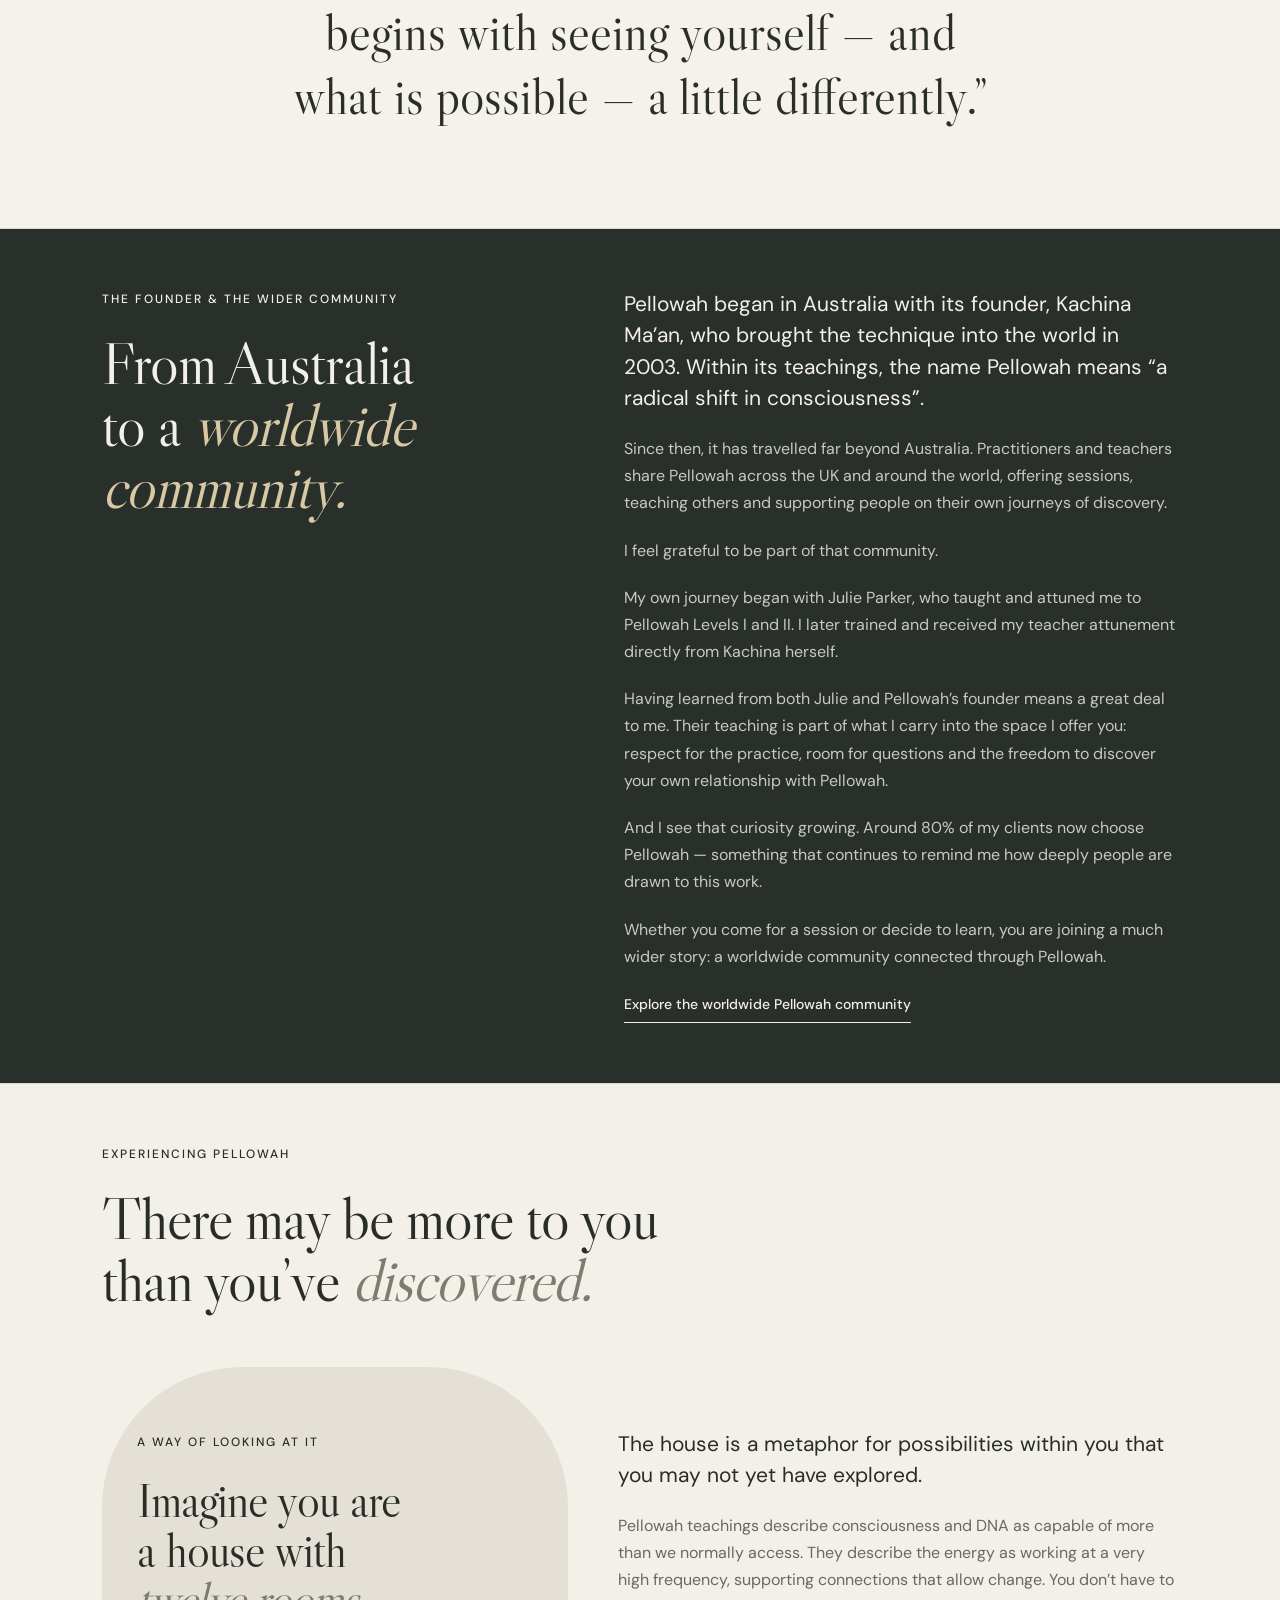
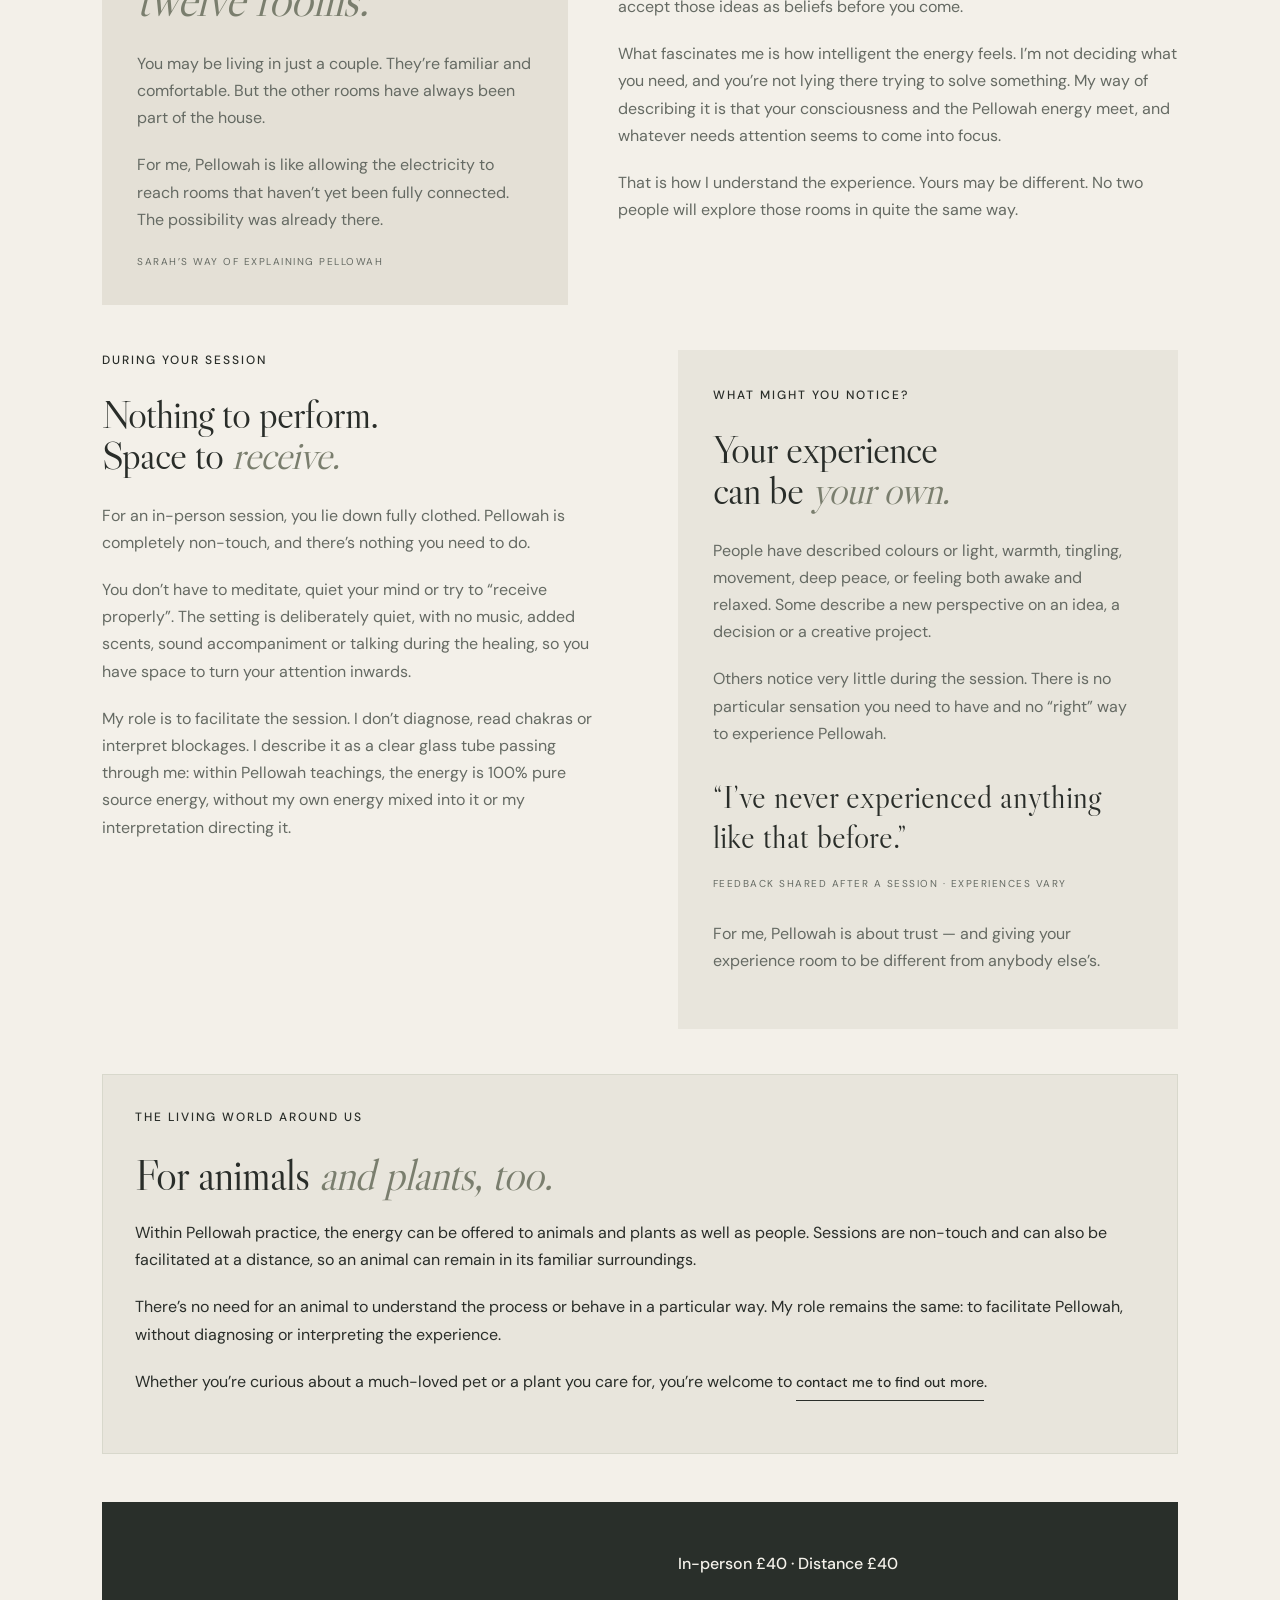
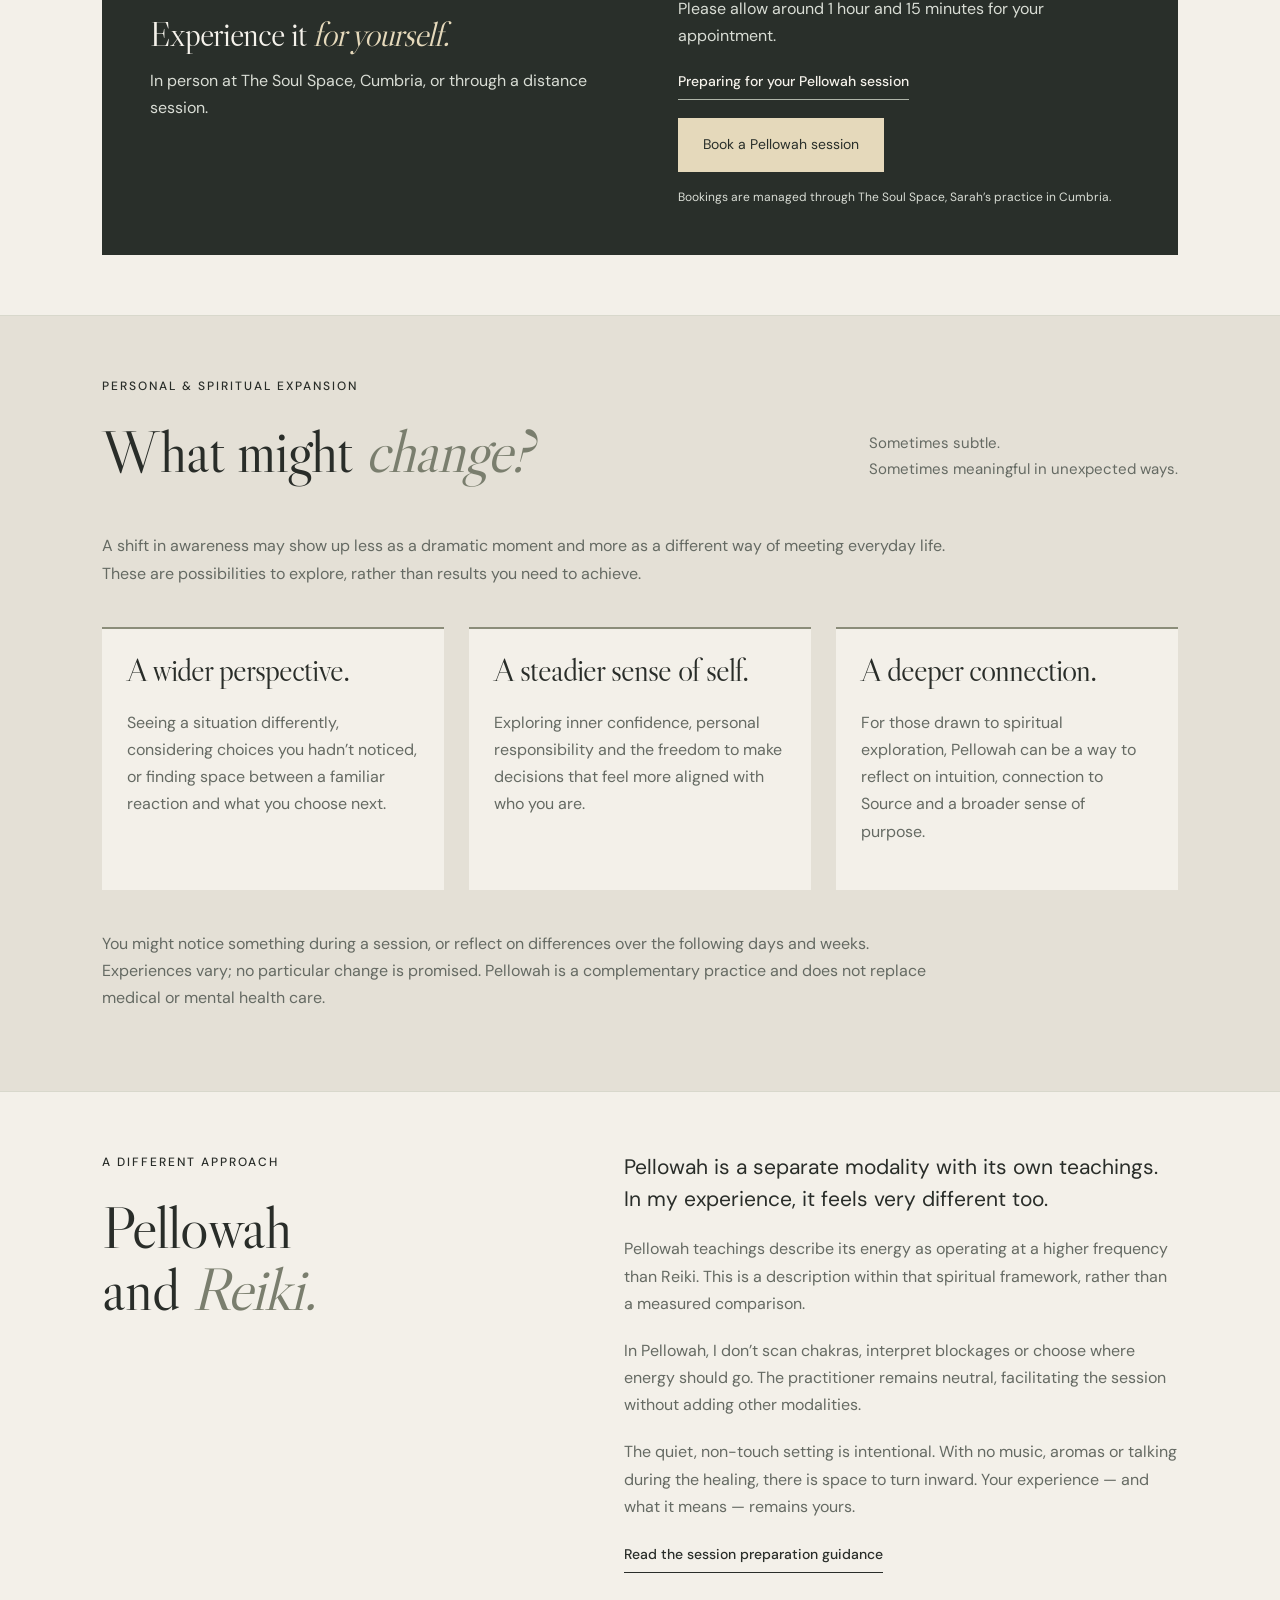
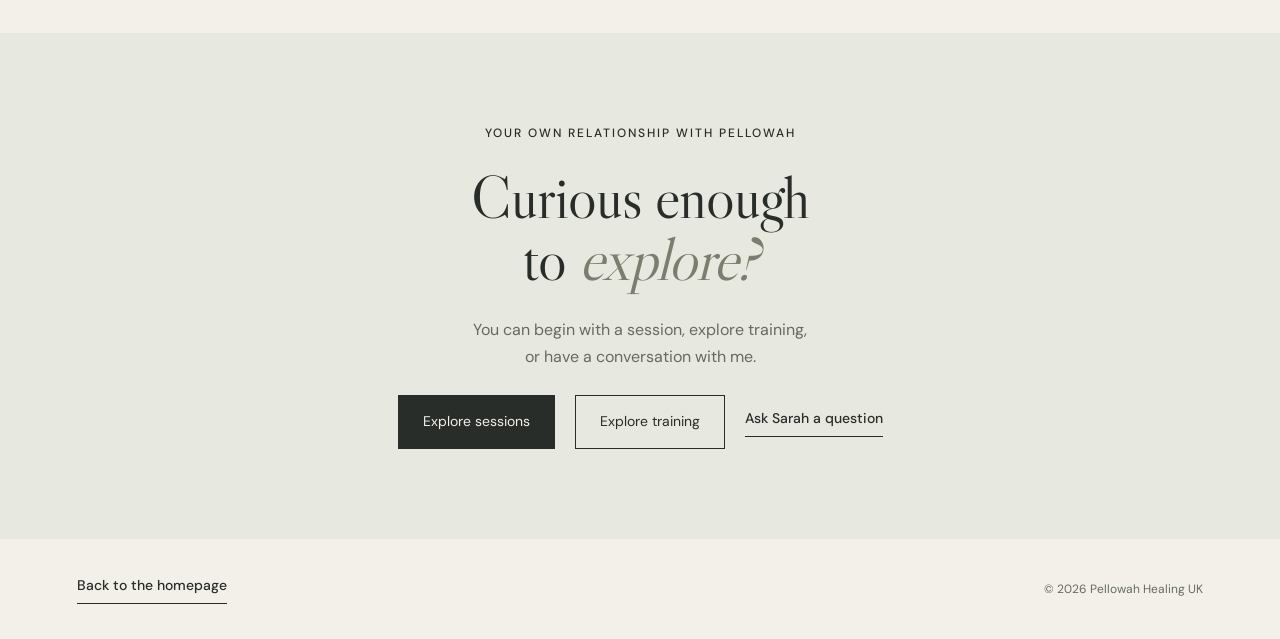
==== commit b05ebe0a: "Add files via upload" ====
--- a/discover.html
+++ b/discover.html
@@ -1,12 +1,12 @@
 <!doctype html>
-<html lang="en-GB"><head><meta charset="UTF-8"><meta name="viewport" content="width=device-width,initial-scale=1"><title>What Is Pellowah? | Pellowah Healing UK</title><meta name="description" content="Discover Pellowah, a hands-off energy practice centred on consciousness and spiritual growth. Explore what a session feels like and in-person or distance options."><link rel="icon" href="data:image/svg+xml,%3Csvg xmlns='http://www.w3.org/2000/svg' viewBox='0 0 32 32'%3E%3Crect width='32' height='32' rx='16' fill='%23262825'/%3E%3Cpath d='M21 6a11 11 0 100 20A13 13 0 0121 6' fill='%23e5d9bb'/%3E%3C/svg%3E"><link rel="stylesheet" href="style.css"><link rel="canonical" href="https://pellowahhealing.co.uk/discover.html"></head><body class="discover-page"><a class="skip" href="#main">Skip to content</a><header><a class="brand official-brand" href="index.html" aria-label="Pellowah Healing UK home"><img src="pellowah-logo.jpg" alt="Pellowah"><small>HEALING UK</small></a><nav aria-label="Main navigation"><a href="index.html#session-details">Sessions</a><a href="index.html#training-details">Training</a><a href="preparation.html">Preparation</a></nav><a class="header-cta" href="index.html">Back to homepage</a><button class="mobile-menu-button" type="button" aria-expanded="false" aria-controls="mobile-navigation">Menu <span aria-hidden="true">☰</span></button><nav class="mobile-navigation" id="mobile-navigation" aria-label="Mobile navigation" hidden><a href="index.html">Home</a><a href="discover.html">Discover Pellowah</a><a href="training.html">Training</a><a href="practitioners.html">Practitioners</a><a href="preparation.html">Session preparation</a><a href="index.html#sarah">Meet Sarah</a><a href="index.html#connect">Contact & enquiries</a></nav></header><main id="main">
+<html lang="en-GB"><head><meta charset="UTF-8"><meta name="viewport" content="width=device-width,initial-scale=1"><title>What Is Pellowah? | Pellowah Healing UK</title><meta name="description" content="Discover Pellowah energy healing for people, animals and plants. Explore consciousness, the session experience and distance Pellowah with Sarah Watt in Cumbria."><link rel="icon" href="data:image/svg+xml,%3Csvg xmlns='http://www.w3.org/2000/svg' viewBox='0 0 32 32'%3E%3Crect width='32' height='32' rx='16' fill='%23262825'/%3E%3Cpath d='M21 6a11 11 0 100 20A13 13 0 0121 6' fill='%23e5d9bb'/%3E%3C/svg%3E"><link rel="stylesheet" href="style.css"><link rel="canonical" href="https://pellowahhealing.co.uk/discover.html"></head><body class="discover-page"><a class="skip" href="#main">Skip to content</a><header><a class="brand official-brand" href="index.html" aria-label="Pellowah Healing UK home"><img src="pellowah-logo.jpg" alt="Pellowah"><small>HEALING UK</small></a><nav aria-label="Main navigation"><a href="index.html#session-details">Sessions</a><a href="index.html#training-details">Training</a><a href="preparation.html">Preparation</a></nav><a class="header-cta" href="index.html">Back to homepage</a><button class="mobile-menu-button" type="button" aria-expanded="false" aria-controls="mobile-navigation">Menu <span aria-hidden="true">☰</span></button><nav class="mobile-navigation" id="mobile-navigation" aria-label="Mobile navigation" hidden><a href="index.html">Home</a><a href="discover.html">Discover Pellowah</a><a href="training.html">Training</a><a href="practitioners.html">Practitioners</a><a href="preparation.html">Session preparation</a><a href="index.html#sarah">Meet Sarah</a><a href="index.html#connect">Contact & enquiries</a></nav></header><main id="main">
 <section class="discover-hero"><p class="eyebrow">DISCOVER PELLOWAH</p><h1>Consciousness.<br>Connection.<br><em>Possibility.</em></h1><p class="lead">An invitation to explore your inner world — and what might become possible when your perspective begins to change.</p><nav class="prep-nav" aria-label="Explore this page"><a href="#philosophy">The philosophy</a><a href="#worldwide-community">Founder &amp; worldwide community</a><a href="#house">The twelve-room house</a><a href="#change">Personal & spiritual change</a><a href="#session-details">The session experience</a><a href="#reiki">Pellowah & Reiki</a></nav></section>
 <section class="section discover-philosophy" id="philosophy"><div><p class="eyebrow">WHAT IS PELLOWAH?</p><h2>A shift within.<br>A different <em>outlook.</em></h2></div><div class="text"><p class="lead">Pellowah is a non-touch energy healing practice whose central purpose, within its teachings, is a shift in consciousness.</p><p>It approaches you as a whole, rather than asking the practitioner to focus on a particular symptom or decide what needs attention. The invitation is to explore a wider awareness of yourself, your choices and the world around you.</p><p>For me, it became a journey of self-discovery and spiritual connection. It opened up possibilities I hadn’t known were there. Other people may find their own meaning in it — through clarity, curiosity, stillness or a changed perspective.</p><details class="teaching-detail"><summary>Source energy, DNA and meridians in Pellowah teachings</summary><p>Pellowah is described within its teachings as 100% pure source energy, working at a very high frequency. The teachings speak of connecting and activating “12 strands of DNA” and unblocking and realigning the body’s energy meridians.</p><p>These are concepts within Pellowah’s spiritual framework, rather than established biological mechanisms or evidence that a session changes physical DNA. You’re welcome to explore the philosophy, ask questions and decide what it means to you.</p></details></div></section><section class="consciousness-pause" aria-label="A reflection on consciousness"><p class="eyebrow">A MOMENT TO REFLECT</p><blockquote>“Sometimes, a shift in consciousness begins with seeing yourself — and what is possible — a little differently.”</blockquote></section><section class="section discover-philosophy founder-community" id="worldwide-community"><div><p class="eyebrow">THE FOUNDER &amp; THE WIDER COMMUNITY</p><h2>From Australia<br>to a <em>worldwide community.</em></h2></div><div class="text"><p class="lead">Pellowah began in Australia with its founder, Kachina Ma’an, who brought the technique into the world in 2003. Within its teachings, the name Pellowah means “a radical shift in consciousness”.</p><p>Since then, it has travelled far beyond Australia. Practitioners and teachers share Pellowah across the UK and around the world, offering sessions, teaching others and supporting people on their own journeys of discovery.</p><p>I feel grateful to be part of that community.</p><p>My own journey began with Julie Parker, who taught and attuned me to Pellowah Levels I and II. I later trained and received my teacher attunement directly from Kachina herself.</p><p>Having learned from both Julie and Pellowah’s founder means a great deal to me. Their teaching is part of what I carry into the space I offer you: respect for the practice, room for questions and the freedom to discover your own relationship with Pellowah.</p><p>And I see that curiosity growing. Around 80% of my clients now choose Pellowah — something that continues to remind me how deeply people are drawn to this work.</p><p>Whether you come for a session or decide to learn, you are joining a much wider story: a worldwide community connected through Pellowah.</p><a class="text-link" href="https://www.pellowahteachers.com/">Explore the worldwide Pellowah community</a></div></section>
 <section class="section session-details" id="session-details">
 <div class="session-heading"><p class="eyebrow">EXPERIENCING PELLOWAH</p><h2>There may be more to you<br>than you’ve <em>discovered.</em></h2></div>
 <div class="house-story" id="house"><div class="analogy"><p class="eyebrow">A WAY OF LOOKING AT IT</p><h3>Imagine you are<br>a house with<br><em>twelve rooms.</em></h3><p>You may be living in just a couple. They’re familiar and comfortable. But the other rooms have always been part of the house.</p><p>For me, Pellowah is like allowing the electricity to reach rooms that haven’t yet been fully connected. The possibility was already there.</p><small>SARAH’S WAY OF EXPLAINING PELLOWAH</small></div><div class="text"><p class="lead">The house is a metaphor for possibilities within you that you may not yet have explored.</p><p>Pellowah teachings describe consciousness and DNA as capable of more than we normally access. They describe the energy as working at a very high frequency, supporting connections that allow change. You don’t have to accept those ideas as beliefs before you come.</p><p>What fascinates me is how intelligent the energy feels. I’m not deciding what you need, and you’re not lying there trying to solve something. My way of describing it is that your consciousness and the Pellowah energy meet, and whatever needs attention seems to come into focus.</p><p>That is how I understand the experience. Yours may be different. No two people will explore those rooms in quite the same way.</p></div></div>
 <div class="session-practice"><div><p class="eyebrow">DURING YOUR SESSION</p><h3>Nothing to perform.<br>Space to <em>receive.</em></h3><p>For an in-person session, you lie down fully clothed. Pellowah is completely non-touch, and there’s nothing you need to do.</p><p>You don’t have to meditate, quiet your mind or try to “receive properly”. The setting is deliberately quiet, with no music, added scents, sound accompaniment or talking during the healing, so you have space to turn your attention inwards.</p><p>My role is to facilitate the session. I don’t diagnose, read chakras or interpret blockages. I describe it as a clear glass tube passing through me: within Pellowah teachings, the energy is 100% pure source energy, without my own energy mixed into it or my interpretation directing it.</p></div><div class="experience-notes"><p class="eyebrow">WHAT MIGHT YOU NOTICE?</p><h3>Your experience<br>can be <em>your own.</em></h3><p>People have described colours or light, warmth, tingling, movement, deep peace, or feeling both awake and relaxed. Some describe a new perspective on an idea, a decision or a creative project.</p><p>Others notice very little during the session. There is no particular sensation you need to have and no “right” way to experience Pellowah.</p><blockquote>“I’ve never experienced anything like that before.”</blockquote><small>FEEDBACK SHARED AFTER A SESSION · EXPERIENCES VARY</small><p class="trust-line">For me, Pellowah is about trust — and giving your experience room to be different from anybody else’s.</p></div></div>
-<div class="session-booking"><div><h3>Experience it <em>for yourself.</em></h3><p>In person at The Soul Space, Cumbria, or through a distance session.</p></div><div><p class="session-price">In-person £40 · Distance £40</p><p class="appointment-time">Please allow around 1 hour and 15 minutes for your appointment.</p><p><a class="text-link" href="preparation.html">Preparing for your Pellowah session</a></p><a class="button" href="https://www.the-soul-space.co.uk/book-online?category=a3ddec58-8c85-473c-8b43-00086e5dc6c0">Book a Pellowah session</a><small>Bookings are managed through The Soul Space, Sarah’s practice in Cumbria.</small></div></div>
+<div class="pellowah-living-world"><p class="eyebrow">THE LIVING WORLD AROUND US</p><h3>For animals <em>and plants, too.</em></h3><p>Within Pellowah practice, the energy can be offered to animals and plants as well as people. Sessions are non-touch and can also be facilitated at a distance, so an animal can remain in its familiar surroundings.</p><p>There’s no need for an animal to understand the process or behave in a particular way. My role remains the same: to facilitate Pellowah, without diagnosing or interpreting the experience.</p><p>Whether you’re curious about a much-loved pet or a plant you care for, you’re welcome to <a class="text-link" href="mailto:hello@pellowahhealing.co.uk">contact me to find out more</a>.</p></div><div class="session-booking"><div><h3>Experience it <em>for yourself.</em></h3><p>In person at The Soul Space, Cumbria, or through a distance session.</p></div><div><p class="session-price">In-person £40 · Distance £40</p><p class="appointment-time">Please allow around 1 hour and 15 minutes for your appointment.</p><p><a class="text-link" href="preparation.html">Preparing for your Pellowah session</a></p><a class="button" href="https://www.the-soul-space.co.uk/book-online?category=a3ddec58-8c85-473c-8b43-00086e5dc6c0">Book a Pellowah session</a><small>Bookings are managed through The Soul Space, Sarah’s practice in Cumbria.</small></div></div>
 </section><section class="section discover-change" id="change"><div class="section-top"><div><p class="eyebrow">PERSONAL & SPIRITUAL EXPANSION</p><h2>What might <em>change?</em></h2></div><p>Sometimes subtle.<br>Sometimes meaningful in unexpected ways.</p></div><p class="change-intro">A shift in awareness may show up less as a dramatic moment and more as a different way of meeting everyday life. These are possibilities to explore, rather than results you need to achieve.</p><div class="change-grid"><article><h3>A wider perspective.</h3><p>Seeing a situation differently, considering choices you hadn’t noticed, or finding space between a familiar reaction and what you choose next.</p></article><article><h3>A steadier sense of self.</h3><p>Exploring inner confidence, personal responsibility and the freedom to make decisions that feel more aligned with who you are.</p></article><article><h3>A deeper connection.</h3><p>For those drawn to spiritual exploration, Pellowah can be a way to reflect on intuition, connection to Source and a broader sense of purpose.</p></article></div><p class="change-intro">You might notice something during a session, or reflect on differences over the following days and weeks. Experiences vary; no particular change is promised. Pellowah is a complementary practice and does not replace medical or mental health care.</p></section>
 <section class="section discover-reiki" id="reiki"><div><p class="eyebrow">A DIFFERENT APPROACH</p><h2>Pellowah<br>and <em>Reiki.</em></h2></div><div class="text"><p class="lead">Pellowah is a separate modality with its own teachings. In my experience, it feels very different too.</p><p>Pellowah teachings describe its energy as operating at a higher frequency than Reiki. This is a description within that spiritual framework, rather than a measured comparison.</p><p>In Pellowah, I don’t scan chakras, interpret blockages or choose where energy should go. The practitioner remains neutral, facilitating the session without adding other modalities.</p><p>The quiet, non-touch setting is intentional. With no music, aromas or talking during the healing, there is space to turn inward. Your experience — and what it means — remains yours.</p><a class="text-link" href="preparation.html">Read the session preparation guidance</a></div></section>
-<section class="connect"><p class="eyebrow">YOUR OWN RELATIONSHIP WITH PELLOWAH</p><h2>Curious enough<br>to <em>explore?</em></h2><p>You can begin with a session, explore training,<br>or have a conversation with me.</p><div class="actions discover-actions"><a class="button" href="index.html#session-details">Explore sessions</a><a class="button outline" href="index.html#training-details">Explore training</a><a class="text-link" href="mailto:hello@pellowahhealing.co.uk">Ask Sarah a question</a></div></section></main><footer><a class="text-link" href="index.html">Back to the homepage</a><span>© 2026 Pellowah Healing UK</span></footer><script src="menu.js"></script></body></html>+<section class="connect"><p class="eyebrow">YOUR OWN RELATIONSHIP WITH PELLOWAH</p><h2>Curious enough<br>to <em>explore?</em></h2><p>You can begin with a session, explore training,<br>or have a conversation with me.</p><div class="actions discover-actions"><a class="button" href="index.html#session-details">Explore sessions</a><a class="button outline" href="index.html#training-details">Explore training</a><a class="text-link" href="mailto:hello@pellowahhealing.co.uk">Ask Sarah a question</a></div></section></main><footer><a class="text-link" href="index.html">Back to the homepage</a><span>© 2026 Pellowah Healing UK</span></footer><button class="back-to-top" type="button" aria-label="Back to top of page" hidden>Back to top</button><script src="menu.js"></script><script src="motion.js"></script></body></html>
--- a/style.css
+++ b/style.css
@@ -60,3 +60,10 @@
 .practitioners-page .region-links{display:flex;flex-wrap:wrap;gap:18px 32px;margin-top:30px;align-items:flex-start}.practitioners-page .region-links .text-link{margin:0;width:fit-content}@media(max-width:700px){.practitioners-page .region-links{flex-direction:column;gap:18px}}
 
 .practitioners-page #nicola-johnston{background:#eeece5}
+
+.back-to-top{position:fixed;right:24px;bottom:24px;bottom:calc(24px + env(safe-area-inset-bottom));z-index:30;padding:13px 20px;min-height:46px;border:1px solid #d7c9a4;border-radius:30px;background:#292f2b;color:#e5d9bb;font:500 14px 'DM Sans',sans-serif;letter-spacing:.025em;box-shadow:0 4px 18px #0002;cursor:pointer;transition:background .2s,color .2s}.back-to-top[hidden]{display:none}.back-to-top:hover{background:#e5d9bb;color:#292f2b}.back-to-top:focus-visible{outline:3px solid #b6a170;outline-offset:4px}@media(max-width:700px){.back-to-top{right:18px;bottom:calc(18px + env(safe-area-inset-bottom));padding:12px 17px}}@media(prefers-reduced-motion:reduce){.back-to-top{transition:none}}
+
+.pellowah-living-world{margin:45px 0;padding:32px;border:1px solid var(--line);background:#e8e5dc}.pellowah-living-world h3{font-size:clamp(30px,4vw,44px);margin-bottom:22px}.pellowah-living-world p+p{margin-top:18px}.pellowah-living-world .text-link{margin-top:0}@media(max-width:700px){.pellowah-living-world{padding:26px;margin:32px 0}}
+
+/* Gentle movement */
+.motion-ready{opacity:0;transform:translateY(14px);transition:opacity .85s ease,transform .85s cubic-bezier(.2,.65,.3,1)}.motion-ready.motion-visible{opacity:1;transform:translateY(0)}.consciousness-pause.motion-ready{transition-duration:1.15s}.hero-art{overflow:hidden}.hero-art img{transform:translateY(var(--moon-offset,0px)) scale(1.2);will-change:transform}.button{transition:background .25s,color .25s,box-shadow .25s}.practitioner-profile{transition:box-shadow .3s ease}@media(hover:hover) and (prefers-reduced-motion:no-preference){.button:hover{box-shadow:0 5px 15px #00000012}.practitioner-profile:hover{box-shadow:0 8px 24px #292d290b}}@media(max-width:700px){.motion-ready{transform:translateY(8px);transition-duration:.65s}.hero-art img{transform:translateY(var(--moon-offset,0px)) scale(1.11);will-change:transform}}@media(prefers-reduced-motion:reduce){html{scroll-behavior:auto}.motion-ready{opacity:1;transform:none;transition:none}.hero-art img{transform:none;will-change:auto}.button,.practitioner-profile{transition:none}}
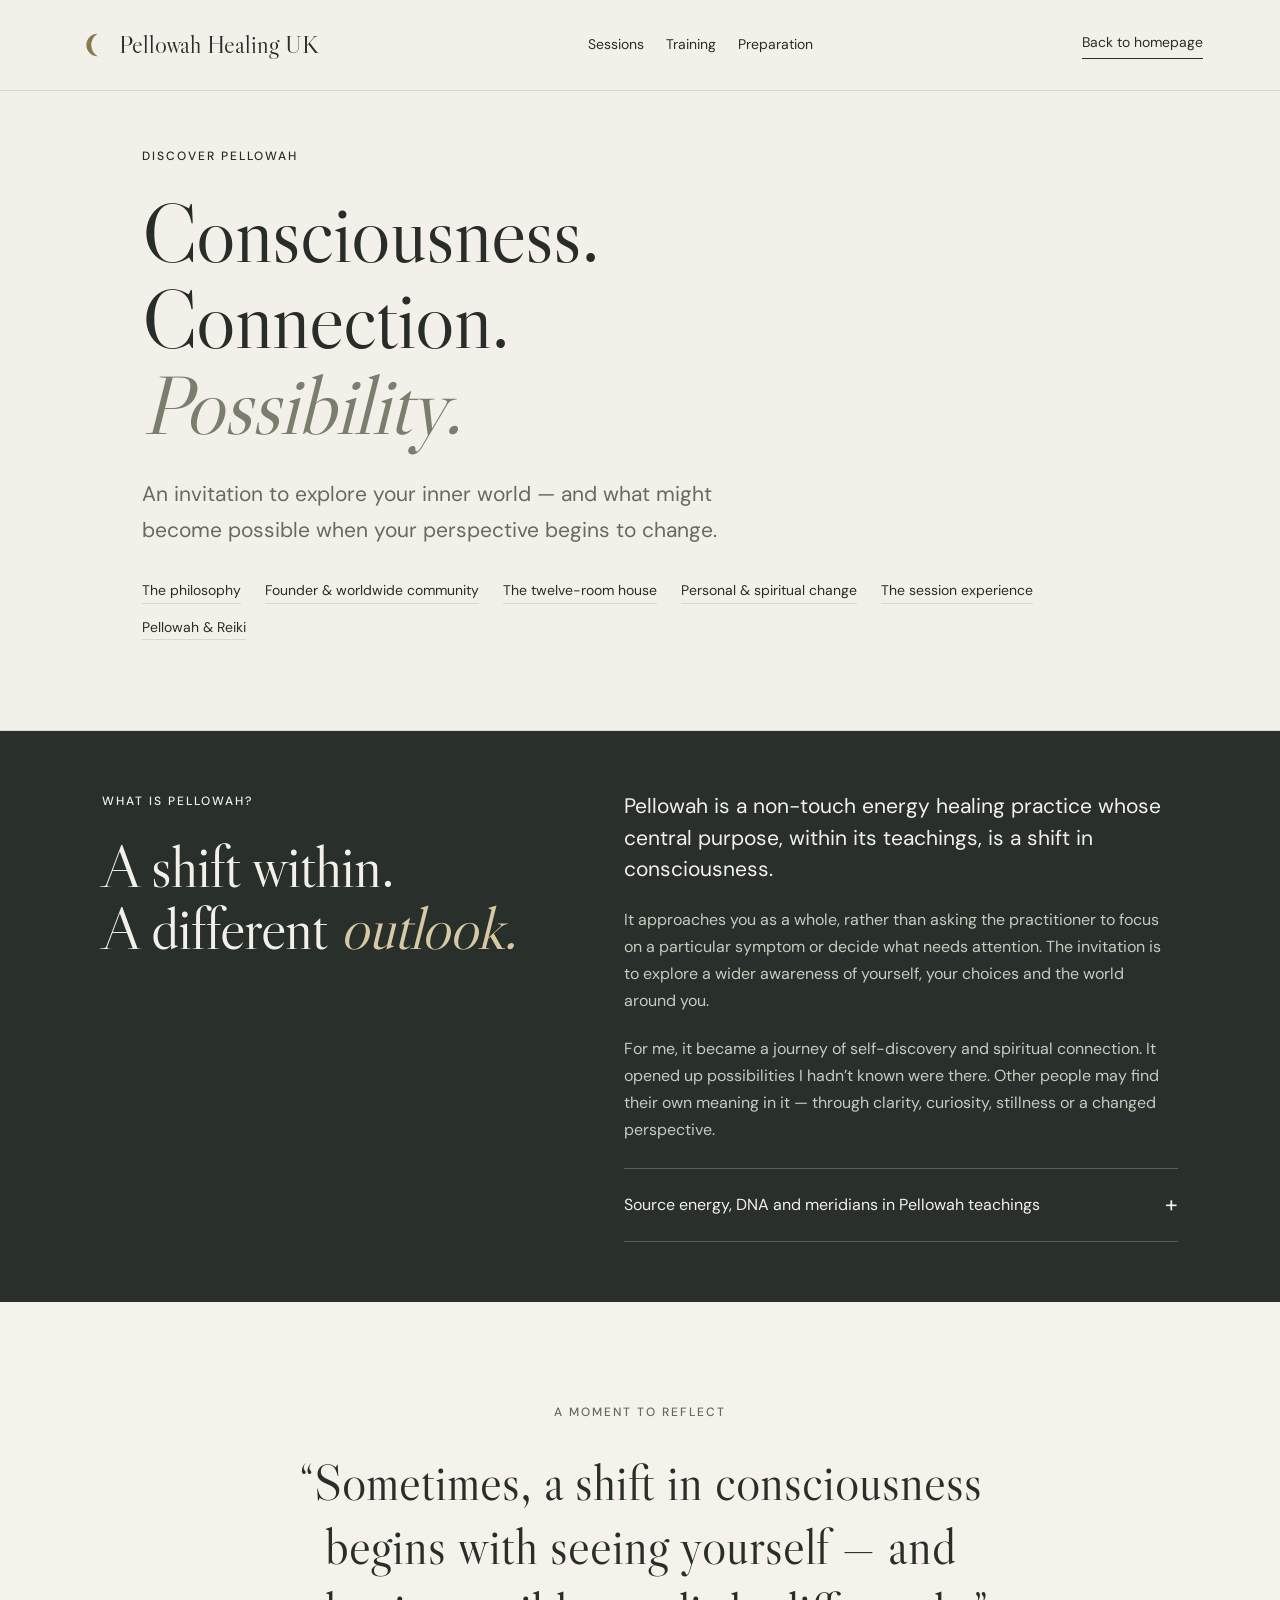
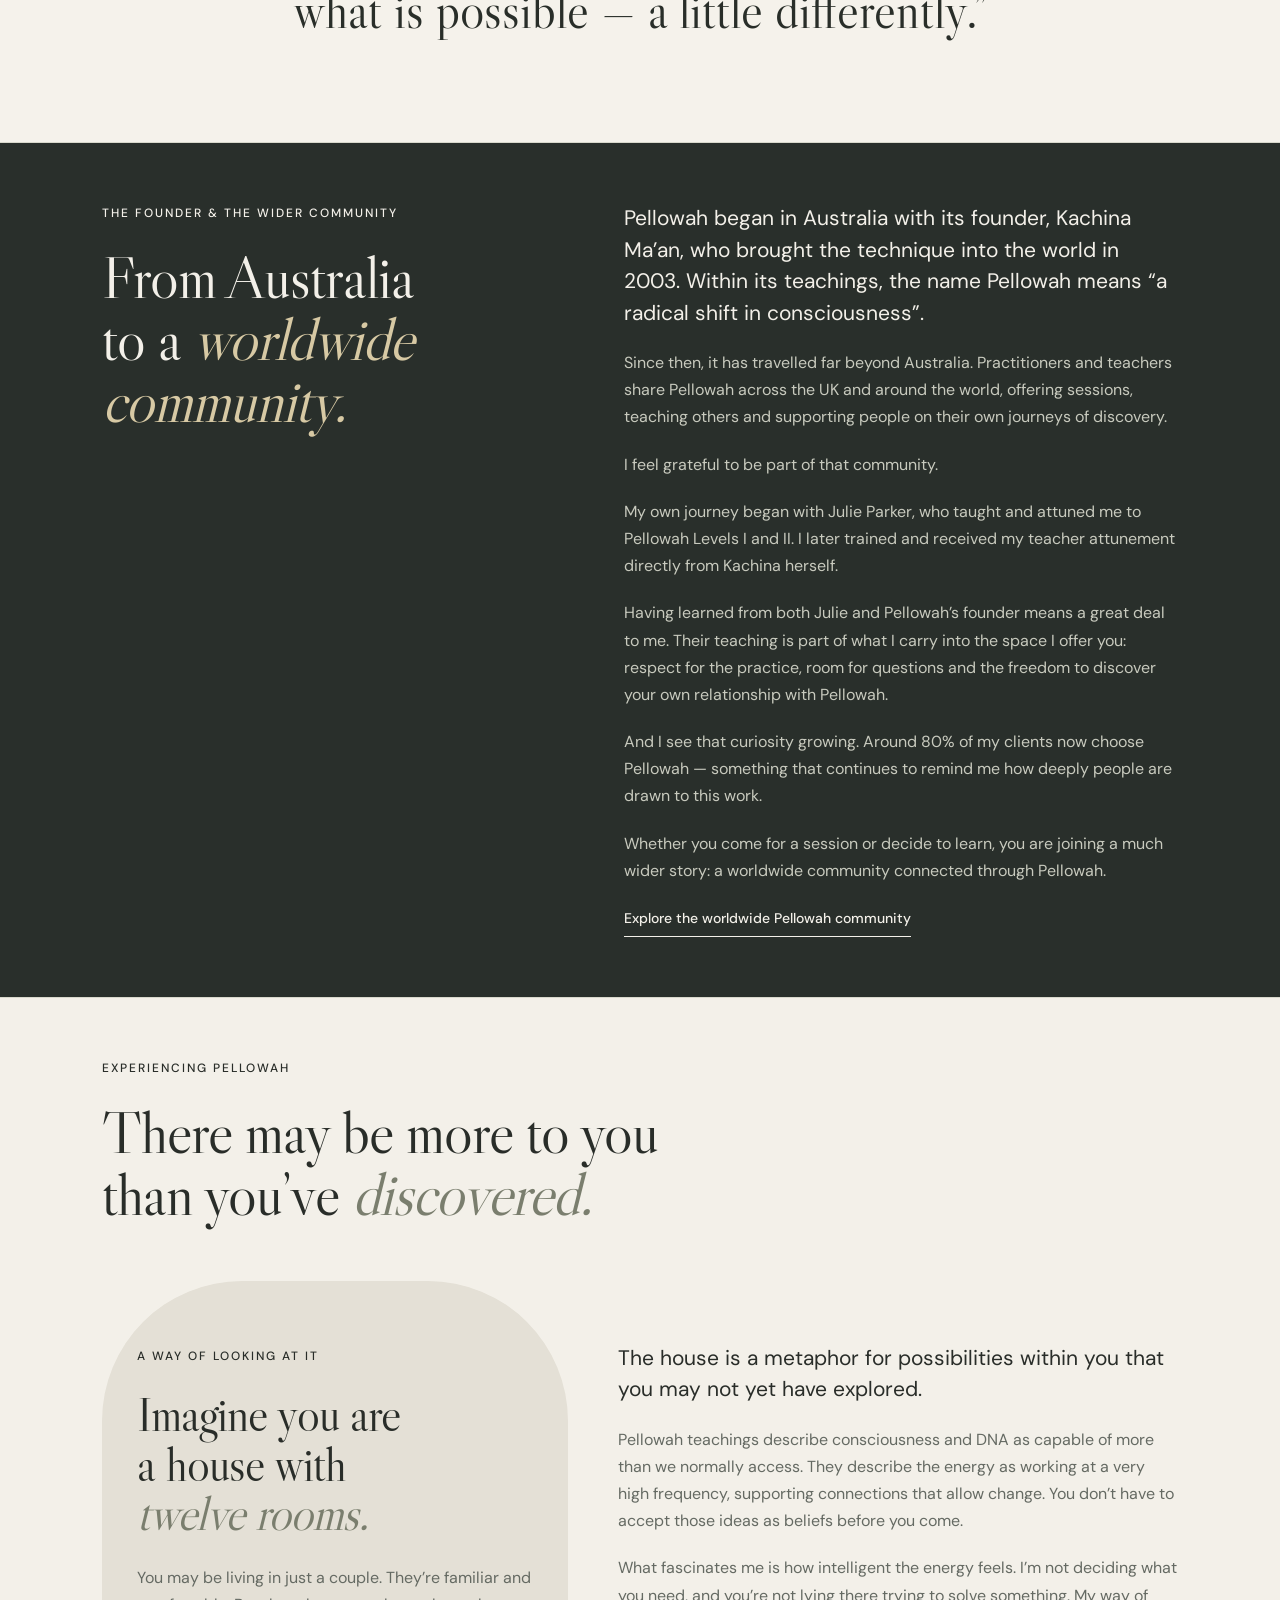
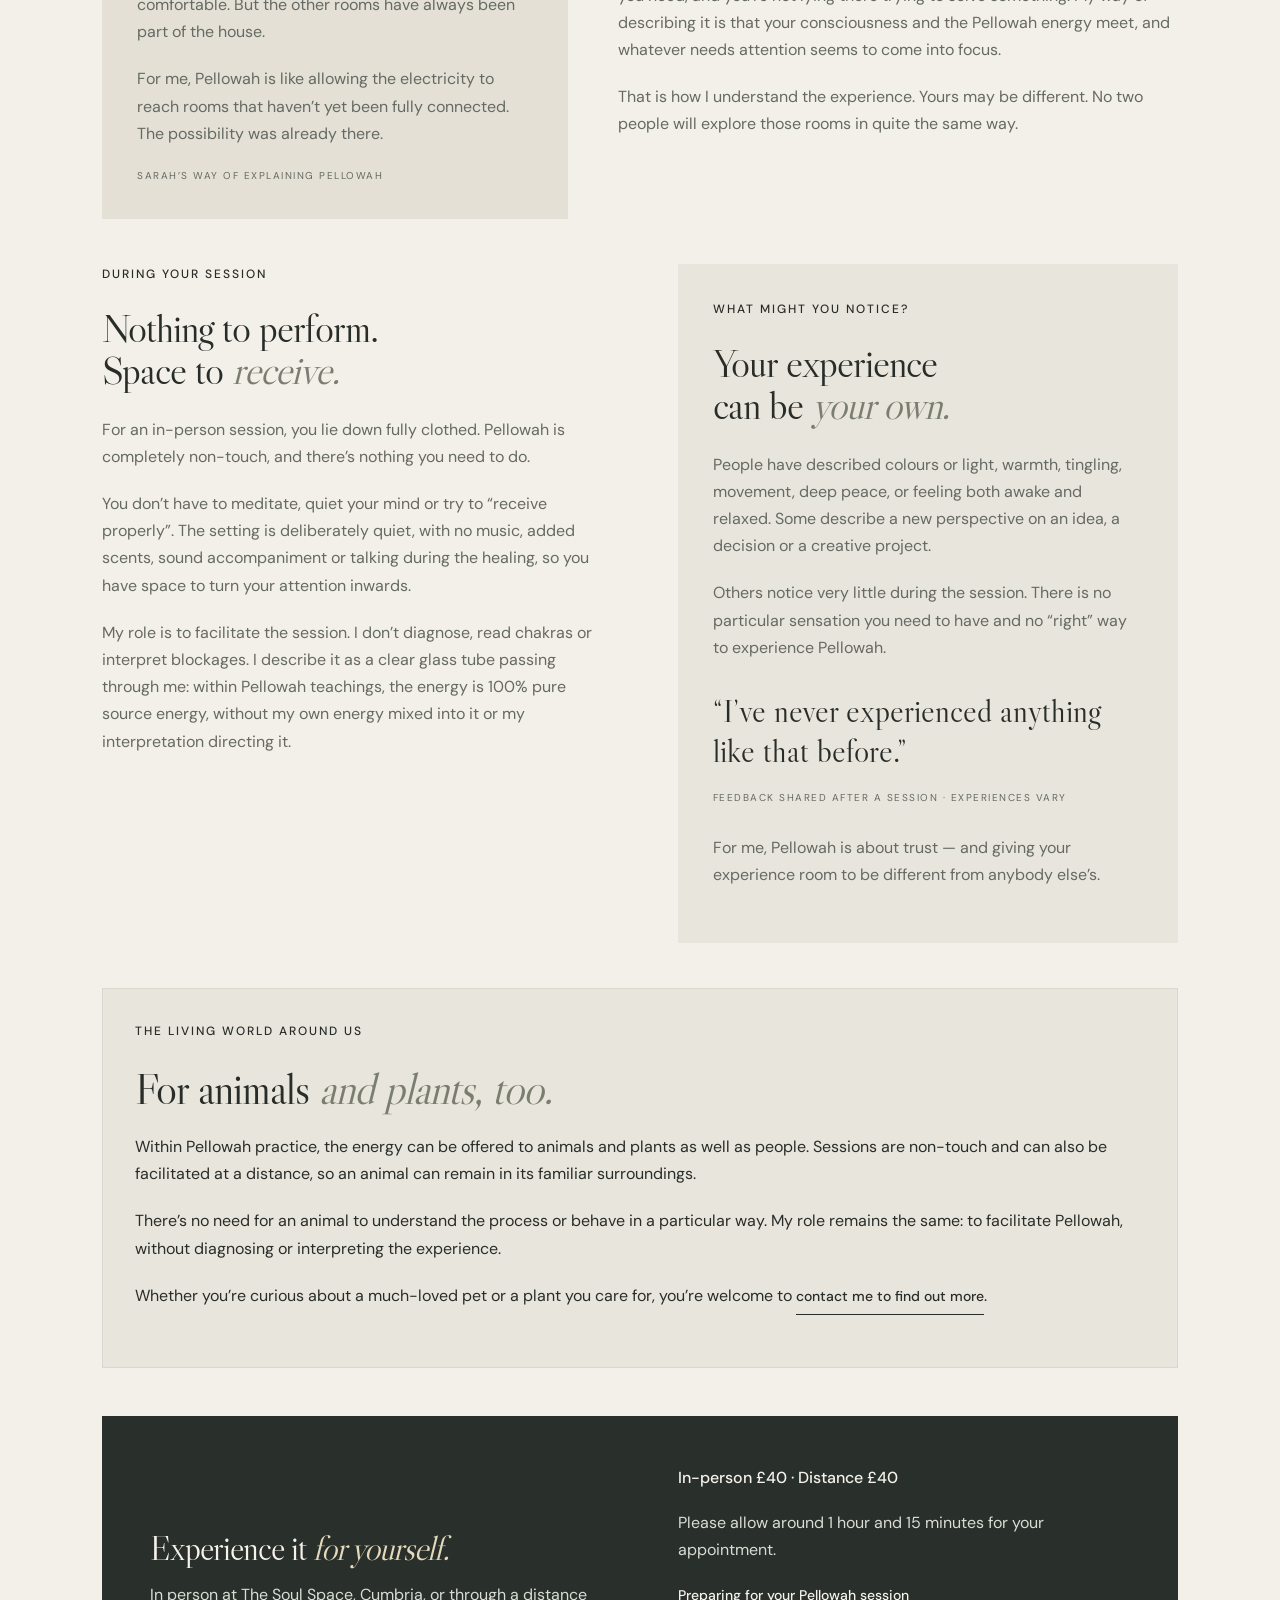
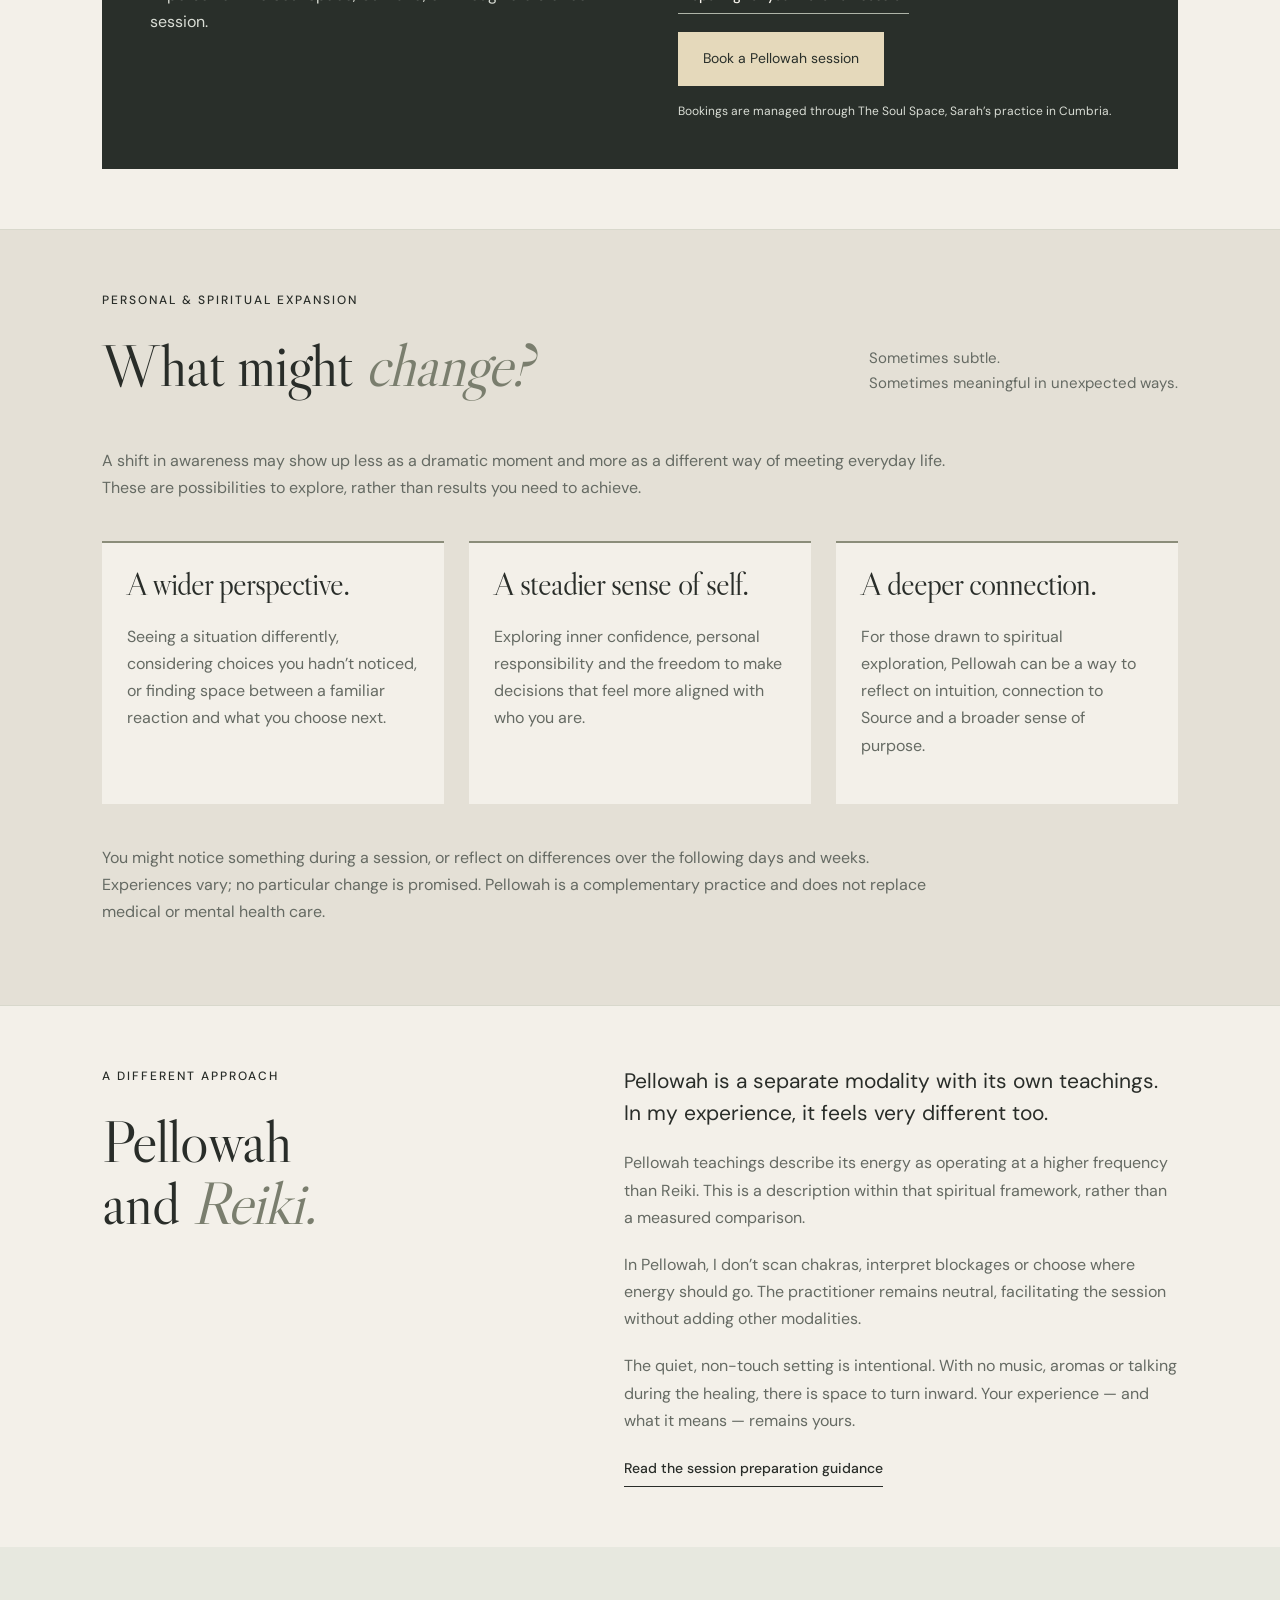
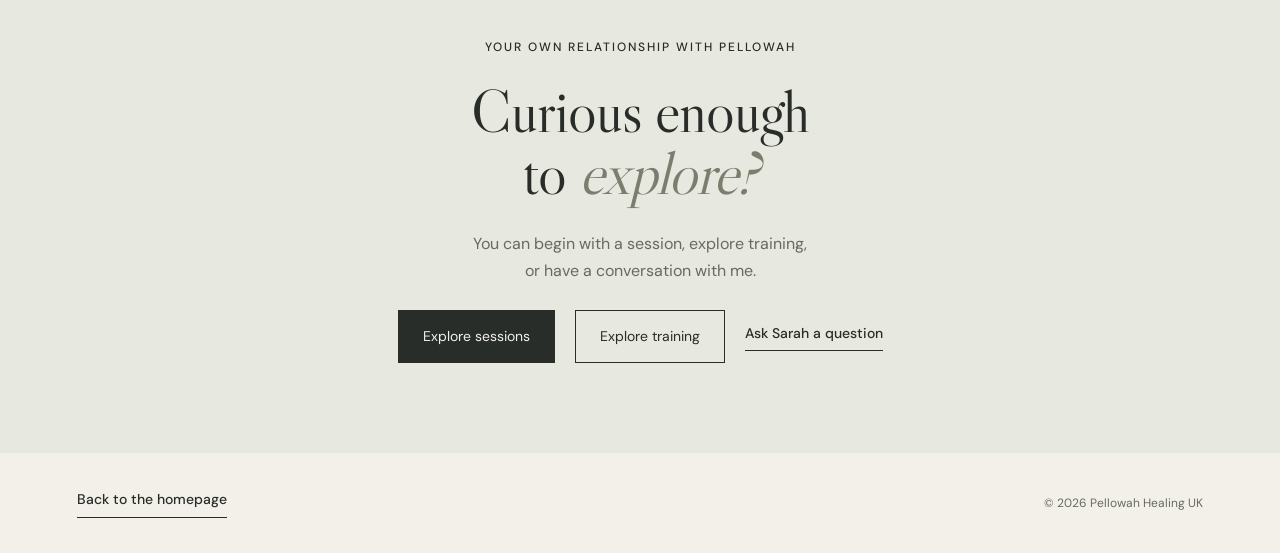
==== commit f9bd27bc: "Add files via upload" ====
--- a/discover.html
+++ b/discover.html
@@ -1,6 +1,6 @@
 <!doctype html>
-<html lang="en-GB"><head><meta charset="UTF-8"><meta name="viewport" content="width=device-width,initial-scale=1"><title>What Is Pellowah? | Pellowah Healing UK</title><meta name="description" content="Discover Pellowah energy healing for people, animals and plants. Explore consciousness, the session experience and distance Pellowah with Sarah Watt in Cumbria."><link rel="icon" href="data:image/svg+xml,%3Csvg xmlns='http://www.w3.org/2000/svg' viewBox='0 0 32 32'%3E%3Crect width='32' height='32' rx='16' fill='%23262825'/%3E%3Cpath d='M21 6a11 11 0 100 20A13 13 0 0121 6' fill='%23e5d9bb'/%3E%3C/svg%3E"><link rel="stylesheet" href="style.css"><link rel="canonical" href="https://pellowahhealing.co.uk/discover.html"></head><body class="discover-page"><a class="skip" href="#main">Skip to content</a><header><a class="brand official-brand" href="index.html" aria-label="Pellowah Healing UK home"><img src="pellowah-logo.jpg" alt="Pellowah"><small>HEALING UK</small></a><nav aria-label="Main navigation"><a href="index.html#session-details">Sessions</a><a href="index.html#training-details">Training</a><a href="preparation.html">Preparation</a></nav><a class="header-cta" href="index.html">Back to homepage</a><button class="mobile-menu-button" type="button" aria-expanded="false" aria-controls="mobile-navigation">Menu <span aria-hidden="true">☰</span></button><nav class="mobile-navigation" id="mobile-navigation" aria-label="Mobile navigation" hidden><a href="index.html">Home</a><a href="discover.html">Discover Pellowah</a><a href="training.html">Training</a><a href="practitioners.html">Practitioners</a><a href="preparation.html">Session preparation</a><a href="index.html#sarah">Meet Sarah</a><a href="index.html#connect">Contact & enquiries</a></nav></header><main id="main">
-<section class="discover-hero"><p class="eyebrow">DISCOVER PELLOWAH</p><h1>Consciousness.<br>Connection.<br><em>Possibility.</em></h1><p class="lead">An invitation to explore your inner world — and what might become possible when your perspective begins to change.</p><nav class="prep-nav" aria-label="Explore this page"><a href="#philosophy">The philosophy</a><a href="#worldwide-community">Founder &amp; worldwide community</a><a href="#house">The twelve-room house</a><a href="#change">Personal & spiritual change</a><a href="#session-details">The session experience</a><a href="#reiki">Pellowah & Reiki</a></nav></section>
+<html lang="en-GB"><head><meta charset="UTF-8"><meta name="viewport" content="width=device-width,initial-scale=1"><title>What Is Pellowah? | Pellowah Healing UK</title><meta name="description" content="Discover Pellowah energy healing for people, animals and plants. Explore consciousness, the session experience and distance Pellowah with Sarah Watt in Cumbria."><link rel="icon" href="data:image/svg+xml,%3Csvg xmlns='http://www.w3.org/2000/svg' viewBox='0 0 32 32'%3E%3Crect width='32' height='32' rx='16' fill='%23262825'/%3E%3Cpath d='M21 6a11 11 0 100 20A13 13 0 0121 6' fill='%23e5d9bb'/%3E%3C/svg%3E"><link rel="stylesheet" href="style.css"><link rel="canonical" href="https://pellowahhealing.co.uk/discover.html"></head><body class="discover-page"><a class="skip" href="#main">Skip to content</a><header><a class="brand official-brand" href="index.html" aria-label="Pellowah Healing UK home"><svg class="brand-icon" viewBox="0 0 32 32" width="30" height="30" aria-hidden="true"><path d="M22 4a12 12 0 1 0 0 24A14 14 0 0 1 22 4Z" fill="currentColor"/></svg><span class="brand-name">Pellowah Healing UK</span></a><nav aria-label="Main navigation"><a href="index.html#session-details">Sessions</a><a href="index.html#training-details">Training</a><a href="preparation.html">Preparation</a></nav><a class="header-cta" href="index.html">Back to homepage</a><button class="mobile-menu-button" type="button" aria-expanded="false" aria-controls="mobile-navigation">Menu <span aria-hidden="true">☰</span></button><nav class="mobile-navigation" id="mobile-navigation" aria-label="Mobile navigation" hidden><a href="index.html">Home</a><a href="discover.html">Discover Pellowah</a><a href="training.html">Training</a><a href="practitioners.html">Practitioners</a><a href="preparation.html">Session preparation</a><a href="index.html#sarah">Meet Sarah</a><a href="index.html#connect">Contact & enquiries</a></nav></header><main id="main">
+<section class="discover-hero discover-moon-hero"><div class="discover-moon-copy"><p class="eyebrow">DISCOVER PELLOWAH</p><h1>Consciousness.<br>Connection.<br><em>Possibility.</em></h1><p class="lead">An invitation to explore your inner world — and what might become possible when your perspective begins to change.</p><nav class="prep-nav" aria-label="Explore this page"><a href="#philosophy">The philosophy</a><a href="#worldwide-community">Founder &amp; worldwide community</a><a href="#house">The twelve-room house</a><a href="#change">Personal & spiritual change</a><a href="#session-details">The session experience</a><a href="#reiki">Pellowah & Reiki</a></nav></div></section>
 <section class="section discover-philosophy" id="philosophy"><div><p class="eyebrow">WHAT IS PELLOWAH?</p><h2>A shift within.<br>A different <em>outlook.</em></h2></div><div class="text"><p class="lead">Pellowah is a non-touch energy healing practice whose central purpose, within its teachings, is a shift in consciousness.</p><p>It approaches you as a whole, rather than asking the practitioner to focus on a particular symptom or decide what needs attention. The invitation is to explore a wider awareness of yourself, your choices and the world around you.</p><p>For me, it became a journey of self-discovery and spiritual connection. It opened up possibilities I hadn’t known were there. Other people may find their own meaning in it — through clarity, curiosity, stillness or a changed perspective.</p><details class="teaching-detail"><summary>Source energy, DNA and meridians in Pellowah teachings</summary><p>Pellowah is described within its teachings as 100% pure source energy, working at a very high frequency. The teachings speak of connecting and activating “12 strands of DNA” and unblocking and realigning the body’s energy meridians.</p><p>These are concepts within Pellowah’s spiritual framework, rather than established biological mechanisms or evidence that a session changes physical DNA. You’re welcome to explore the philosophy, ask questions and decide what it means to you.</p></details></div></section><section class="consciousness-pause" aria-label="A reflection on consciousness"><p class="eyebrow">A MOMENT TO REFLECT</p><blockquote>“Sometimes, a shift in consciousness begins with seeing yourself — and what is possible — a little differently.”</blockquote></section><section class="section discover-philosophy founder-community" id="worldwide-community"><div><p class="eyebrow">THE FOUNDER &amp; THE WIDER COMMUNITY</p><h2>From Australia<br>to a <em>worldwide community.</em></h2></div><div class="text"><p class="lead">Pellowah began in Australia with its founder, Kachina Ma’an, who brought the technique into the world in 2003. Within its teachings, the name Pellowah means “a radical shift in consciousness”.</p><p>Since then, it has travelled far beyond Australia. Practitioners and teachers share Pellowah across the UK and around the world, offering sessions, teaching others and supporting people on their own journeys of discovery.</p><p>I feel grateful to be part of that community.</p><p>My own journey began with Julie Parker, who taught and attuned me to Pellowah Levels I and II. I later trained and received my teacher attunement directly from Kachina herself.</p><p>Having learned from both Julie and Pellowah’s founder means a great deal to me. Their teaching is part of what I carry into the space I offer you: respect for the practice, room for questions and the freedom to discover your own relationship with Pellowah.</p><p>And I see that curiosity growing. Around 80% of my clients now choose Pellowah — something that continues to remind me how deeply people are drawn to this work.</p><p>Whether you come for a session or decide to learn, you are joining a much wider story: a worldwide community connected through Pellowah.</p><a class="text-link" href="https://www.pellowahteachers.com/">Explore the worldwide Pellowah community</a></div></section>
 <section class="section session-details" id="session-details">
 <div class="session-heading"><p class="eyebrow">EXPERIENCING PELLOWAH</p><h2>There may be more to you<br>than you’ve <em>discovered.</em></h2></div>
--- a/style.css
+++ b/style.css
@@ -34,7 +34,7 @@
 .discover-page .section,.training-page .section{padding-top:60px;padding-bottom:60px}.discover-page .house-story{gap:50px}.discover-page .analogy{background:#e4e0d6;border-radius:140px 140px 0 0;padding:65px 35px 35px}.discover-page .session-practice{margin-top:45px}.discover-page .experience-notes{border:0;background:#e8e5dc;padding:35px}.discover-page .discover-change,.training-page .course-growth{background:#e4e0d6;max-width:none;padding-left:max(8%,calc((100vw - 1210px)/2));padding-right:max(8%,calc((100vw - 1210px)/2))}.discover-page .change-grid article,.training-page .change-grid article{background:var(--paper);padding:25px;border-top:2px solid #8b8d7a}.discover-page .change-grid,.training-page .change-grid{gap:25px}.discover-page .discover-reiki,.training-page .course-support{gap:60px}
 .training-page .day-grid{gap:28px;margin-top:45px}.training-page .training-day{background:#e8e5dc;padding:30px;border-top:2px solid #8b8d7a}.training-page .training-day:last-child{background:#e0e1d6}.training-page .training-day h3{font-size:38px}.training-page .levels-note{background:transparent;border:1px solid var(--line);padding:30px;margin:35px 0}.training-page .takeaway-quote{background:#292f2b;border:0;color:var(--paper)}.training-page .takeaway-quote>p{color:var(--paper)!important}.training-page .takeaway-quote small{color:#c8cabe}.training-page .takeaway-quote .button{background:#e2d7bb;color:#292d29;border-color:#e2d7bb}.training-page .tour{padding-top:60px;padding-bottom:60px}
 .preparation-page .prep-page{max-width:1060px;padding-top:50px}.preparation-page .prep-intro{padding-bottom:5px}.preparation-page .prep-section{padding:35px;margin:25px 0;border:0}.preparation-page .prep-section h2{font-size:43px}.preparation-page .prep-section:nth-of-type(2){background:#292f2b;color:var(--paper)}.preparation-page .prep-section:nth-of-type(2) p{color:#c8cabe}.preparation-page .prep-section:nth-of-type(2) em{color:#d7c9a4}.preparation-page #before,.preparation-page #during{border-left:2px solid #969b87;background:#eeece5}.preparation-page .distance-panel{background:#e4e0d6}.preparation-page #after{background:#292f2b;color:var(--paper)}.preparation-page #after p,.preparation-page #after li{color:#c8cabe}.preparation-page #after em{color:#d7c9a4}.preparation-page .prep-contact{margin:25px 0;background:#e4e0d6}
-.practitioners-page .region-heading{background:#292f2b;color:var(--paper);padding:30px 35px;border:0;margin-bottom:40px}.practitioners-page .region-heading em{color:#d7c9a4}.practitioners-page .region-heading>p:last-child{color:#c8cabe}.practitioners-page .practitioner-region{padding-top:25px;padding-bottom:60px}.practitioners-page .practitioner-profile{padding:30px;background:#e8e5dc;gap:45px}.practitioners-page #rachel-stevens{background:#eeece5;grid-template-columns:1.2fr .8fr}.practitioners-page #rachel-stevens>figure{grid-column:2;grid-row:1}.practitioners-page #rachel-stevens>div{grid-column:1;grid-row:1}.practitioners-page .graduate-heading{margin:40px 0 30px}.practitioners-page .profile-tags span{background:var(--paper)}
+.practitioners-page .region-heading{background:#292f2b;color:var(--paper);padding:30px 35px;border:0;margin-bottom:40px}.practitioners-page .region-heading em{color:#d7c9a4}.practitioners-page .region-heading>p:last-child{color:#c8cabe}.practitioners-page .practitioner-region{padding-top:25px;padding-bottom:60px}.practitioners-page .practitioner-profile{padding:30px;background:#e8e5dc;gap:45px}.practitioners-page #rachel-stevens{background:#eeece5}.practitioners-page .graduate-heading{margin:40px 0 30px}.practitioners-page .profile-tags span{background:var(--paper)}
 @media(max-width:1000px){.discover-page .discover-philosophy,.training-page .course-purpose,.discover-page .discover-change,.training-page .course-growth{padding-left:6%;padding-right:6%}.discover-page .house-story,.discover-page .discover-reiki,.training-page .course-support{gap:35px}.practitioners-page .practitioner-profile{gap:30px}}
 @media(max-width:700px){.discover-page .discover-hero,.training-page .discover-hero,.practitioners-page .discover-hero{padding:40px 6% 30px}.discover-page .section,.training-page .section{padding-top:40px;padding-bottom:40px}.discover-page .discover-philosophy,.training-page .course-purpose{gap:25px}.discover-page .analogy{border-radius:100px 100px 0 0;padding:55px 25px 25px}.discover-page .experience-notes{padding:25px}.training-page .training-day{padding:25px}.training-page .day-grid{gap:22px}.training-page .training-day h3{font-size:36px}.training-page .levels-note{padding:25px}.preparation-page .prep-page{padding-top:35px}.preparation-page .prep-section{padding:25px;margin:20px 0}.preparation-page .prep-section h2{font-size:38px}.practitioners-page .region-heading{padding:25px}.practitioners-page .practitioner-profile,.practitioners-page #rachel-stevens{grid-template-columns:1fr;padding:25px;gap:25px}.practitioners-page #rachel-stevens>figure,.practitioners-page #rachel-stevens>div{grid-column:auto;grid-row:auto}.practitioners-page .practitioner-profile h3{font-size:42px}.practitioners-page .practitioner-profile .sarah-portrait{max-width:300px}}
 
@@ -67,3 +67,121 @@
 
 /* Gentle movement */
 .motion-ready{opacity:0;transform:translateY(14px);transition:opacity .85s ease,transform .85s cubic-bezier(.2,.65,.3,1)}.motion-ready.motion-visible{opacity:1;transform:translateY(0)}.consciousness-pause.motion-ready{transition-duration:1.15s}.hero-art{overflow:hidden}.hero-art img{transform:translateY(var(--moon-offset,0px)) scale(1.2);will-change:transform}.button{transition:background .25s,color .25s,box-shadow .25s}.practitioner-profile{transition:box-shadow .3s ease}@media(hover:hover) and (prefers-reduced-motion:no-preference){.button:hover{box-shadow:0 5px 15px #00000012}.practitioner-profile:hover{box-shadow:0 8px 24px #292d290b}}@media(max-width:700px){.motion-ready{transform:translateY(8px);transition-duration:.65s}.hero-art img{transform:translateY(var(--moon-offset,0px)) scale(1.11);will-change:transform}}@media(prefers-reduced-motion:reduce){html{scroll-behavior:auto}.motion-ready{opacity:1;transform:none;transition:none}.hero-art img{transform:none;will-change:auto}.button,.practitioner-profile{transition:none}}
+/* Mobile homepage: moonlight, warm contrast and a compact opening. */
+@media(max-width:700px){
+ .homepage header{padding:12px 6%;gap:12px}
+ .homepage header .official-brand{flex-direction:row;gap:9px}
+ .homepage header .official-brand img{width:66px;height:48px}
+ .homepage header .official-brand small{font-size:10px;letter-spacing:2px;margin:0}
+ .homepage .mobile-menu-button{border:0;padding:10px 0 10px 12px;min-height:44px}
+ .homepage .hero{background:#222723;color:#f3f0e9;padding:0 6% 32px;gap:0;overflow:hidden}
+ .homepage .hero-art{display:block;grid-row:1;aspect-ratio:auto;height:150px;margin:0 -7%;border-radius:0;background:#222723;position:relative}
+ .homepage .hero-art img{display:block;object-fit:cover;object-position:center 56%;opacity:.95}
+ .homepage .hero-art:after{content:'';position:absolute;inset:0;background:linear-gradient(180deg,transparent 45%,#222723 100%);pointer-events:none}
+ .homepage .hero-art .art-label{display:none}
+ .homepage .hero-copy{position:relative;grid-row:2;margin-top:-9px;z-index:1}
+ .homepage .hero .eyebrow{font-size:12px;letter-spacing:1.25px;color:#d7c9a4;margin-bottom:19px;max-width:330px;line-height:1.6}
+ .homepage .hero h1{font-size:clamp(52px,15.5vw,72px);line-height:.98;letter-spacing:-.8px}
+ .homepage .hero h1 em{color:#dfd0aa}
+ .homepage .hero .intro{font-size:16px;line-height:1.65;color:#d9ddd5;margin:23px 0 24px}
+ .homepage .hero .actions{display:grid;grid-template-columns:1fr 1fr;gap:10px}
+ .homepage .hero .button{background:#e5d9bb;color:#222723;border-color:#e5d9bb;padding:13px 9px;font-size:14px;min-height:48px;display:flex;align-items:center;justify-content:center}
+ .homepage .hero .button.outline{background:transparent;color:#f3f0e9;border-color:#8c9285}
+ .homepage .hero .button:hover{background:#f3f0e9;color:#222723}
+ .homepage .hero-note{font-size:13px;line-height:1.6;color:#c0c7ba;margin-top:20px;max-width:310px}
+ .homepage .principles{padding:19px 12px;background:#e9e3d6;border-top:0;gap:18px;font-size:12px}
+}
+
+/* A simple crescent wordmark for the top bar. */
+header .official-brand{flex-direction:row;gap:12px;align-items:center}
+header .official-brand .brand-icon{flex:none;color:#8b7950;width:30px;height:30px}
+header .official-brand .brand-name{font:25px/1.15 'Libre Caslon Display',Georgia,serif;letter-spacing:0}
+@media(max-width:700px){
+ header .official-brand .brand-name{font-size:22px;max-width:180px}
+ header .official-brand .brand-icon{width:25px;height:25px}
+ .homepage header .official-brand{gap:10px}
+ .homepage .hero-art{height:172px}
+ .homepage .hero-art img{object-position:center 49%}
+ .homepage .hero-art:after{background:linear-gradient(180deg,rgba(34,39,35,.08) 0%,rgba(34,39,35,.12) 25%,rgba(34,39,35,.3) 48%,rgba(34,39,35,.65) 73%,#222723 100%)}
+}
+
+@media(max-width:380px){header .official-brand .brand-name{font-size:20px;max-width:150px}.homepage .mobile-menu-button{font-size:14px;gap:7px}}
+
+/* Gold moon artwork introduces Discover Pellowah. */
+.discover-page .discover-moon-hero{max-width:none;background:#222723;color:#f3f0e9;display:grid;grid-template-columns:minmax(0,1.3fr) minmax(0,1fr);gap:45px;padding:60px max(6%,calc((100vw - 1200px)/2));align-items:center}
+.discover-moon-copy{grid-column:1;grid-row:1;min-width:0}
+.discover-page .discover-moon-hero h1{font-size:clamp(58px,6.5vw,94px)}
+.discover-page .discover-moon-hero em{color:#dfd0aa}
+.discover-page .discover-moon-hero .eyebrow{color:#d7c9a4}
+.discover-page .discover-moon-hero .lead{color:#d9ddd5}
+.discover-page .discover-moon-hero .prep-nav a{border-color:#777e70;color:#f3f0e9}
+.discover-moon-art{grid-column:2;grid-row:1;position:relative;height:490px;overflow:hidden;border-radius:230px 230px 0 0}
+.discover-moon-art img{width:100%;height:100%;object-fit:cover;object-position:center 55%;display:block}
+.discover-moon-art:after{content:'';position:absolute;inset:0;background:linear-gradient(180deg,transparent 20%,rgba(34,39,35,.2) 55%,#222723 100%);pointer-events:none}
+@media(max-width:700px){
+ .discover-page .discover-moon-hero{grid-template-columns:1fr;padding:0 6% 38px;gap:0}
+ .discover-moon-art{grid-column:1;grid-row:1;height:175px;margin:0 -7%;border-radius:0}
+ .discover-moon-art img{object-position:center 49%}
+ .discover-moon-art:after{background:linear-gradient(180deg,rgba(34,39,35,.08),rgba(34,39,35,.12) 25%,rgba(34,39,35,.3) 48%,rgba(34,39,35,.65) 73%,#222723)}
+ .discover-moon-copy{grid-column:1;grid-row:2;position:relative;margin-top:-6px}
+ .discover-page .discover-moon-hero h1{font-size:clamp(43px,10.8vw,72px);line-height:1.08}
+ .discover-page .discover-moon-hero .eyebrow{font-size:12px;letter-spacing:1.7px;margin-bottom:22px}
+ .discover-page .discover-moon-hero .lead{font-size:17px;margin:25px 0}
+ .discover-page .discover-moon-hero .prep-nav{gap:14px 20px}
+}
+
+/* Keep Discover's opening light, with a gold crescent accent. */
+.discover-page .discover-moon-hero{background:var(--paper);color:var(--ink)}
+.discover-page .discover-moon-hero em{color:#7a7e6e}
+.discover-page .discover-moon-hero .eyebrow{color:var(--ink)}
+.discover-page .discover-moon-hero .lead{color:var(--muted)}
+.discover-page .discover-moon-hero .prep-nav a{color:var(--ink);border-color:var(--line)}
+.discover-moon-art{height:340px;display:flex;align-items:center;justify-content:center;border-radius:0;color:#b39b62}
+.discover-moon-art svg{width:230px;height:230px}
+.discover-moon-art:after{display:none}
+@media(max-width:700px){
+ .discover-page .discover-moon-hero{padding-top:30px}
+ .discover-moon-art{height:115px;margin:0 0 22px;justify-content:flex-end;padding-right:16px}
+ .discover-moon-art svg{width:112px;height:112px}
+ .discover-moon-copy{margin-top:0}
+}
+
+/* The illuminated moon arc on cream, with its background removed. */
+.discover-moon-art{height:340px;padding:0;overflow:visible}
+.discover-moon-art img{width:100%;height:auto;max-height:340px;object-fit:contain;display:block}
+@media(max-width:700px){
+ .discover-moon-art{height:auto;min-height:135px;margin:0 -2% 24px;padding:0;justify-content:center}
+ .discover-moon-art img{width:100%;height:auto;max-height:205px;object-fit:contain}
+}
+
+/* Place the illuminated arc behind the title, revealing its right edge. */
+.discover-page .discover-moon-hero{position:relative;display:block;overflow:hidden;isolation:isolate}
+.discover-moon-copy{position:relative;z-index:1;max-width:900px}
+.discover-moon-art{position:absolute;z-index:0;pointer-events:none;width:850px;height:425px;right:-100px;top:75px;margin:0;min-height:0;padding:0;opacity:.7}
+.discover-moon-art img{width:100%;height:100%;max-height:none;object-fit:contain;mask-image:linear-gradient(to right,transparent 0%,rgba(0,0,0,.2) 35%,#000 68%);-webkit-mask-image:linear-gradient(to right,transparent 0%,rgba(0,0,0,.2) 35%,#000 68%)}
+@media(max-width:700px){
+ .discover-page .discover-moon-hero{padding-top:40px}
+ .discover-moon-copy{margin-top:0}
+ .discover-moon-art{width:540px;height:270px;top:60px;right:-125px;opacity:.65;margin:0}
+ .discover-moon-art img{max-height:none;height:100%}
+}
+
+/* Keep the complete moon arc inside the mobile opening. */
+@media(max-width:700px){
+ .discover-moon-art{left:6%;right:6%;width:auto;height:auto;aspect-ratio:2/1;top:78px;margin:0;opacity:.65}
+ .discover-moon-art img{width:100%;height:100%;max-height:none;object-fit:contain}
+}
+
+/* Give the gold arc its own space above the writing. */
+.discover-moon-art{position:relative;inset:auto;width:min(100%,560px);height:auto;aspect-ratio:2/1;min-height:0;margin:0 0 32px auto;opacity:.85;display:block;pointer-events:none}
+.discover-moon-art img{width:100%;height:auto;max-height:none;object-fit:contain;mask-image:none;-webkit-mask-image:none}
+@media(max-width:700px){
+ .discover-page .discover-moon-hero{padding-top:28px}
+ .discover-moon-art{position:relative;inset:auto;width:100%;height:auto;aspect-ratio:2/1;margin:0 0 26px;opacity:.85}
+ .discover-moon-art img{height:auto;max-height:none}
+ .discover-moon-copy{margin-top:0}
+}
+
+/* Restore the simple cream Discover opening. */
+.discover-page .discover-moon-hero{max-width:1200px;margin:auto;padding:55px 8% 45px}
+@media(max-width:700px){.discover-page .discover-moon-hero{padding:40px 6% 30px}}
